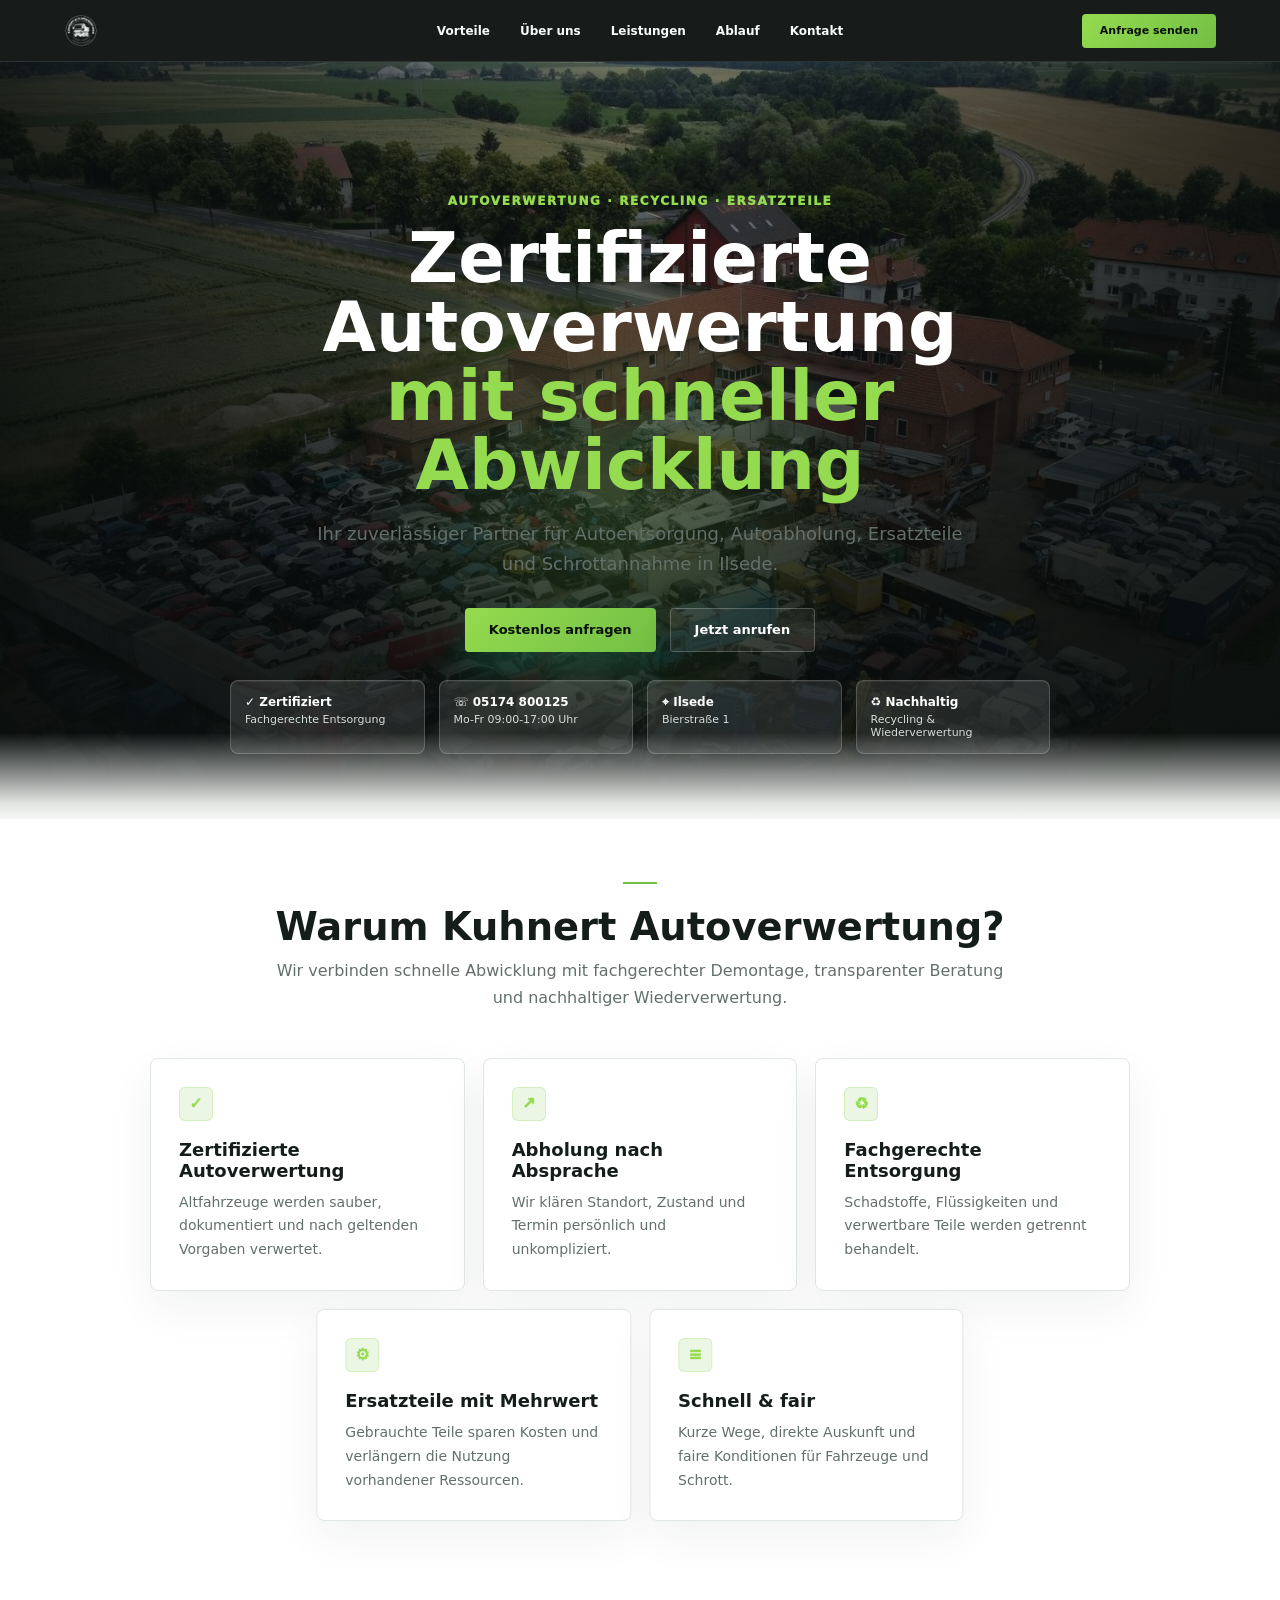
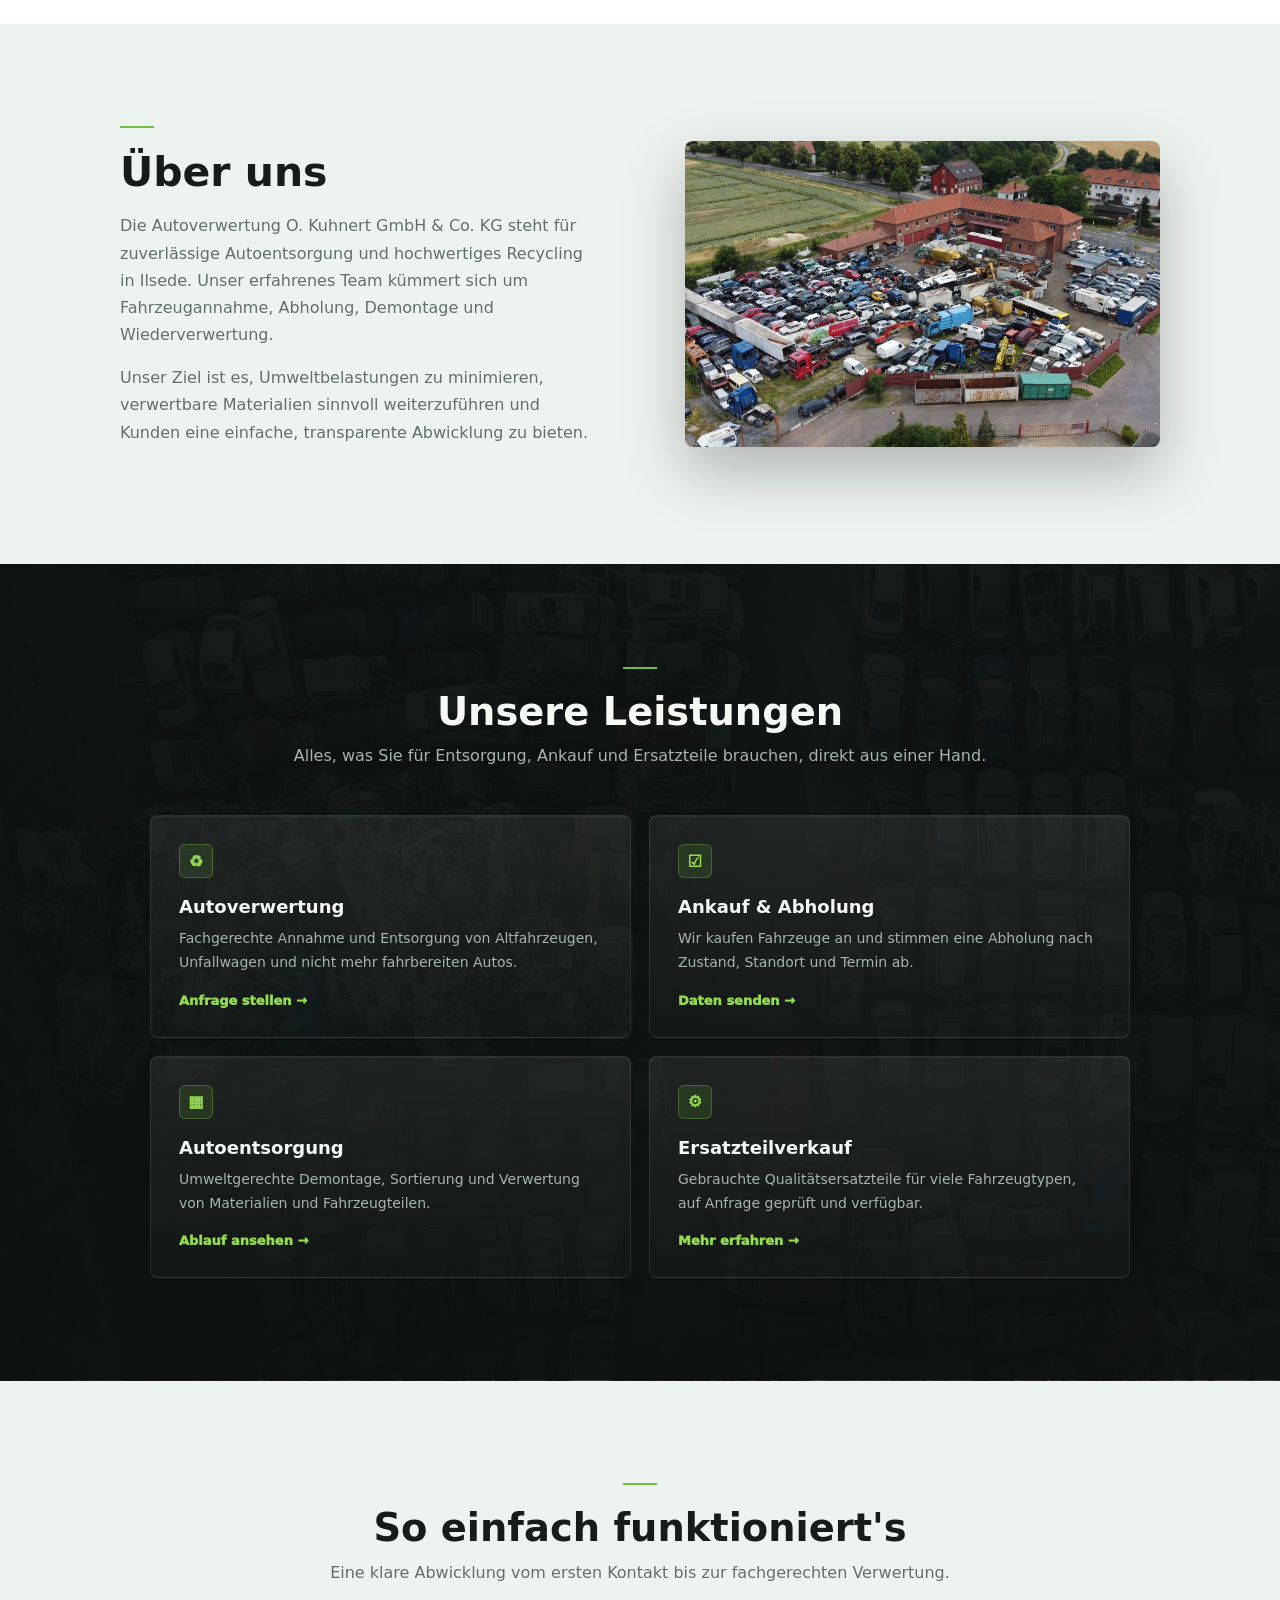
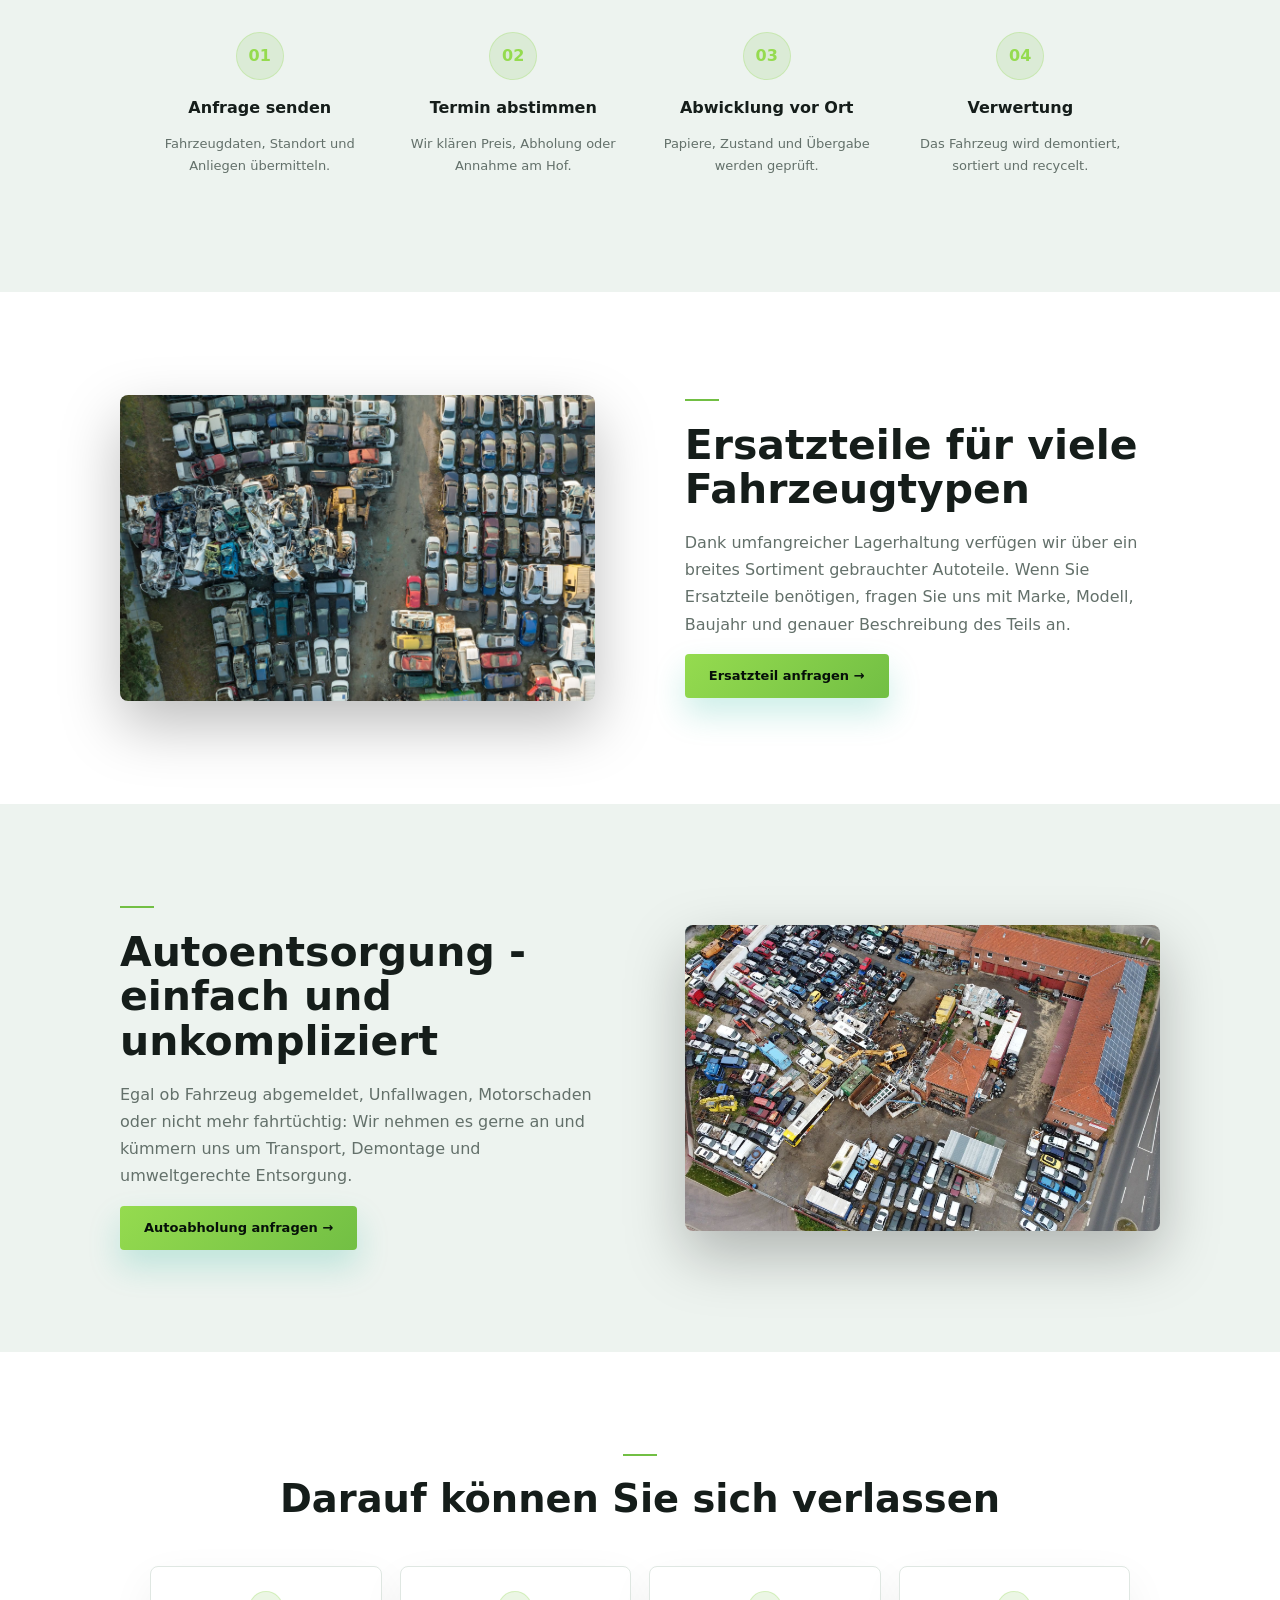
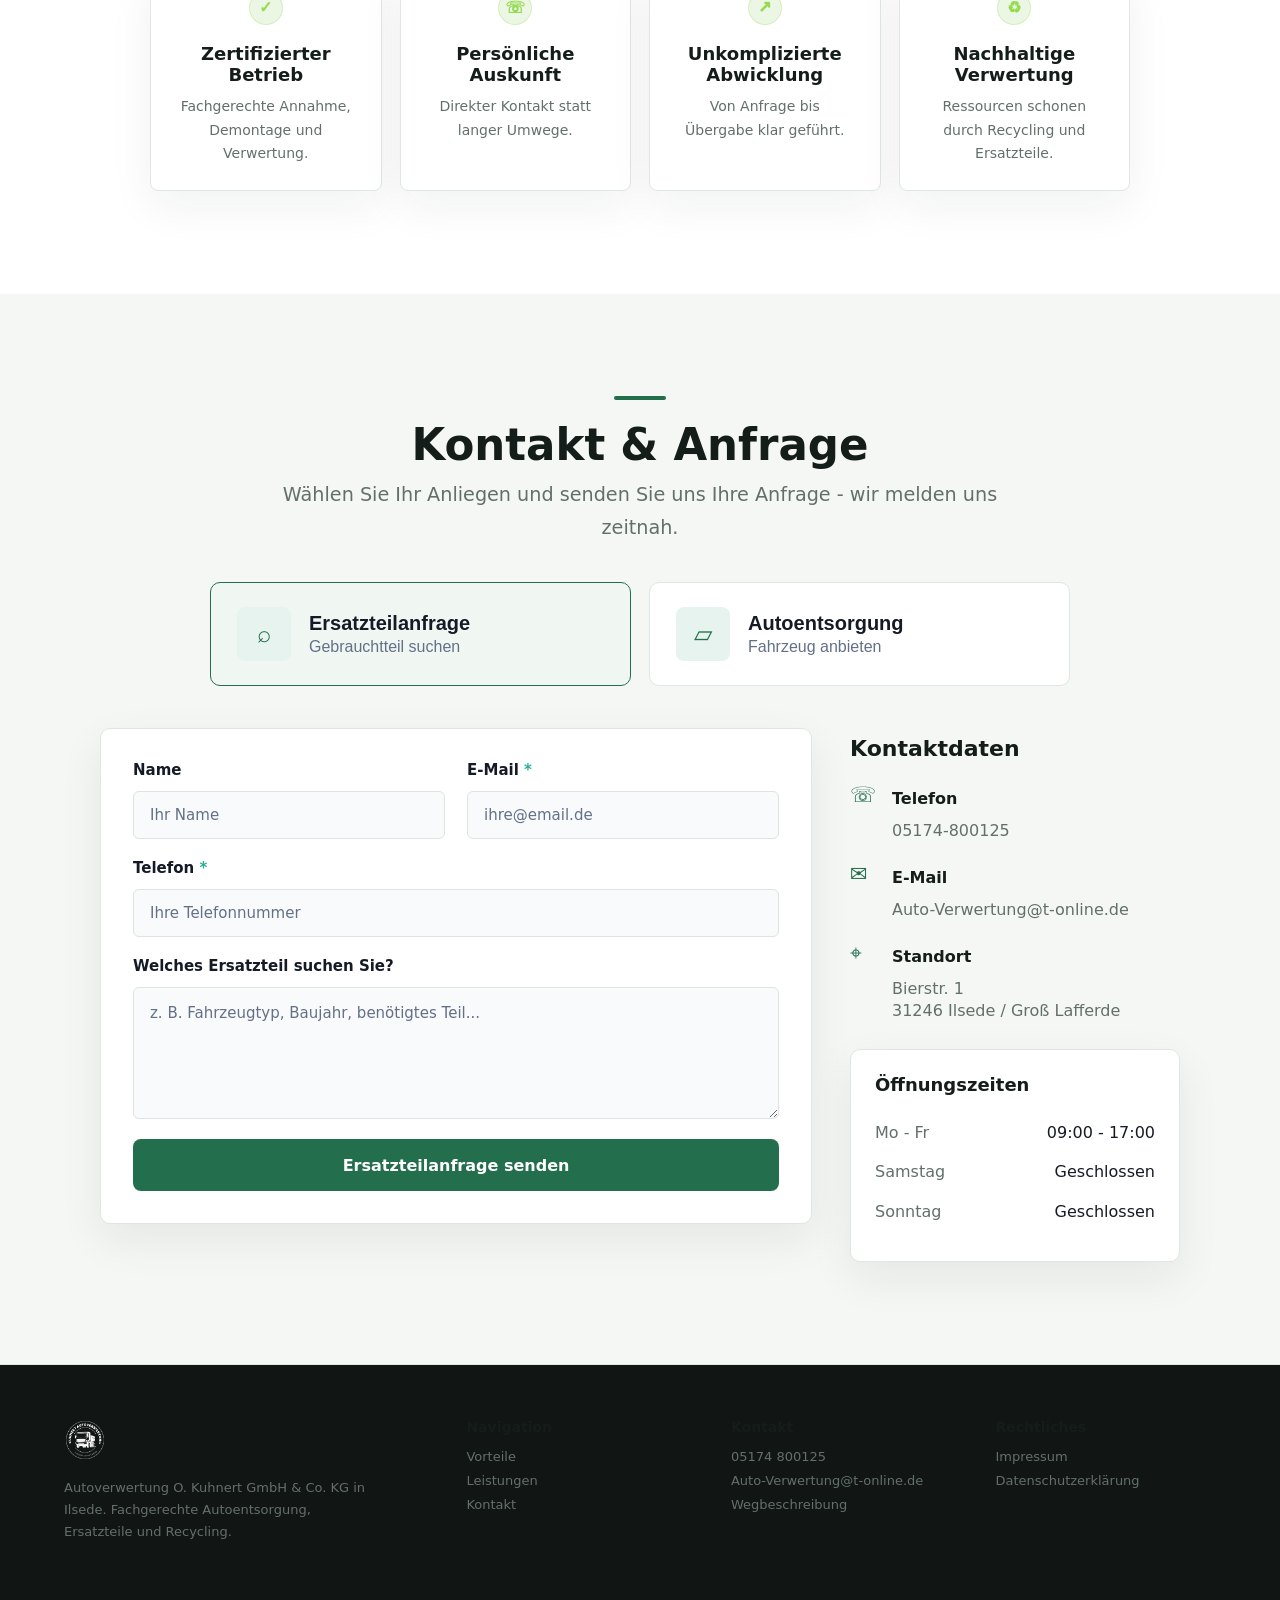
==== index.html @ eb3c518d "Create Kuhnert website" ====
<!doctype html>
<html lang="de">
  <head>
    <meta charset="utf-8" />
    <meta name="viewport" content="width=device-width, initial-scale=1" />
    <title>Autoverwertung O. Kuhnert GmbH & Co. KG</title>
    <meta name="description" content="Zertifizierte Autoverwertung, Autoabholung, Ersatzteile und Schrottannahme in Ilsede." />
    <link rel="stylesheet" href="assets/styles.css" />
  </head>
  <body class="onepage">
    <header class="onepage-header">
      <a class="onepage-logo" href="#top" aria-label="Zur Startseite">
        <img src="assets/logo.png" alt="Kuhnert Autoverwertung Logo" />
      </a>
      <nav class="onepage-nav" aria-label="Hauptnavigation">
        <a href="#vorteile">Vorteile</a>
        <a href="#ueber-uns">Über uns</a>
        <a href="#leistungen">Leistungen</a>
        <a href="#ablauf">Ablauf</a>
        <a href="#kontakt">Kontakt</a>
      </nav>
      <a class="onepage-header-button" href="#kontakt">Anfrage senden</a>
    </header>

    <main id="top">
      <section class="onepage-hero">
        <div class="onepage-hero-content">
          <span class="onepage-kicker">Autoverwertung · Recycling · Ersatzteile</span>
          <h1>Zertifizierte Autoverwertung <span>mit schneller Abwicklung</span></h1>
          <p>Ihr zuverlässiger Partner für Autoentsorgung, Autoabholung, Ersatzteile und Schrottannahme in Ilsede.</p>
          <div class="onepage-hero-actions">
            <a class="onepage-button" href="#kontakt">Kostenlos anfragen</a>
            <a class="onepage-button secondary" href="tel:+495174800125">Jetzt anrufen</a>
          </div>
          <div class="onepage-hero-facts">
            <div><b>✓ Zertifiziert</b><span>Fachgerechte Entsorgung</span></div>
            <div><b>☏ 05174 800125</b><span>Mo-Fr 09:00-17:00 Uhr</span></div>
            <div><b>⌖ Ilsede</b><span>Bierstraße 1</span></div>
            <div><b>♻ Nachhaltig</b><span>Recycling & Wiederverwertung</span></div>
          </div>
        </div>
      </section>

      <section id="vorteile" class="onepage-section">
        <div class="onepage-section-head">
          <span></span>
          <h2>Warum Kuhnert Autoverwertung?</h2>
          <p>Wir verbinden schnelle Abwicklung mit fachgerechter Demontage, transparenter Beratung und nachhaltiger Wiederverwertung.</p>
        </div>
        <div class="onepage-feature-grid">
          <article>
            <i>✓</i>
            <h3>Zertifizierte Autoverwertung</h3>
            <p>Altfahrzeuge werden sauber, dokumentiert und nach geltenden Vorgaben verwertet.</p>
          </article>
          <article>
            <i>↗</i>
            <h3>Abholung nach Absprache</h3>
            <p>Wir klären Standort, Zustand und Termin persönlich und unkompliziert.</p>
          </article>
          <article>
            <i>♻</i>
            <h3>Fachgerechte Entsorgung</h3>
            <p>Schadstoffe, Flüssigkeiten und verwertbare Teile werden getrennt behandelt.</p>
          </article>
          <article>
            <i>⚙</i>
            <h3>Ersatzteile mit Mehrwert</h3>
            <p>Gebrauchte Teile sparen Kosten und verlängern die Nutzung vorhandener Ressourcen.</p>
          </article>
          <article>
            <i>≡</i>
            <h3>Schnell & fair</h3>
            <p>Kurze Wege, direkte Auskunft und faire Konditionen für Fahrzeuge und Schrott.</p>
          </article>
        </div>
      </section>

      <section id="ueber-uns" class="onepage-section onepage-band">
        <div class="onepage-split">
          <div>
            <span class="onepage-line"></span>
            <h2>Über uns</h2>
            <p>Die Autoverwertung O. Kuhnert GmbH & Co. KG steht für zuverlässige Autoentsorgung und hochwertiges Recycling in Ilsede. Unser erfahrenes Team kümmert sich um Fahrzeugannahme, Abholung, Demontage und Wiederverwertung.</p>
            <p>Unser Ziel ist es, Umweltbelastungen zu minimieren, verwertbare Materialien sinnvoll weiterzuführen und Kunden eine einfache, transparente Abwicklung zu bieten.</p>
          </div>
          <img src="assets/yard-aerial.jpg" alt="Luftaufnahme der Autoverwertung Kuhnert" />
        </div>
      </section>

      <section id="leistungen" class="onepage-section">
        <div class="onepage-section-head">
          <span></span>
          <h2>Unsere Leistungen</h2>
          <p>Alles, was Sie für Entsorgung, Ankauf und Ersatzteile brauchen, direkt aus einer Hand.</p>
        </div>
        <div class="onepage-service-grid">
          <article>
            <i>♻</i>
            <h3>Autoverwertung</h3>
            <p>Fachgerechte Annahme und Entsorgung von Altfahrzeugen, Unfallwagen und nicht mehr fahrbereiten Autos.</p>
            <a href="#kontakt">Anfrage stellen →</a>
          </article>
          <article>
            <i>☑</i>
            <h3>Ankauf & Abholung</h3>
            <p>Wir kaufen Fahrzeuge an und stimmen eine Abholung nach Zustand, Standort und Termin ab.</p>
            <a href="#kontakt">Daten senden →</a>
          </article>
          <article>
            <i>▦</i>
            <h3>Autoentsorgung</h3>
            <p>Umweltgerechte Demontage, Sortierung und Verwertung von Materialien und Fahrzeugteilen.</p>
            <a href="#ablauf">Ablauf ansehen →</a>
          </article>
          <article>
            <i>⚙</i>
            <h3>Ersatzteilverkauf</h3>
            <p>Gebrauchte Qualitätsersatzteile für viele Fahrzeugtypen, auf Anfrage geprüft und verfügbar.</p>
            <a href="#ersatzteile">Mehr erfahren →</a>
          </article>
        </div>
      </section>

      <section id="ablauf" class="onepage-section onepage-band">
        <div class="onepage-section-head">
          <span></span>
          <h2>So einfach funktioniert's</h2>
          <p>Eine klare Abwicklung vom ersten Kontakt bis zur fachgerechten Verwertung.</p>
        </div>
        <div class="onepage-process">
          <article><b>01</b><h3>Anfrage senden</h3><p>Fahrzeugdaten, Standort und Anliegen übermitteln.</p></article>
          <article><b>02</b><h3>Termin abstimmen</h3><p>Wir klären Preis, Abholung oder Annahme am Hof.</p></article>
          <article><b>03</b><h3>Abwicklung vor Ort</h3><p>Papiere, Zustand und Übergabe werden geprüft.</p></article>
          <article><b>04</b><h3>Verwertung</h3><p>Das Fahrzeug wird demontiert, sortiert und recycelt.</p></article>
        </div>
      </section>

      <section id="ersatzteile" class="onepage-section">
        <div class="onepage-split reverse">
          <img src="assets/scrapyard.jpg" alt="Fahrzeuge und Ersatzteile auf dem Verwertungshof" />
          <div>
            <span class="onepage-line"></span>
            <h2>Ersatzteile für viele Fahrzeugtypen</h2>
            <p>Dank umfangreicher Lagerhaltung verfügen wir über ein breites Sortiment gebrauchter Autoteile. Wenn Sie Ersatzteile benötigen, fragen Sie uns mit Marke, Modell, Baujahr und genauer Beschreibung des Teils an.</p>
            <a class="onepage-button" href="#kontakt">Ersatzteil anfragen →</a>
          </div>
        </div>
      </section>

      <section class="onepage-section onepage-band">
        <div class="onepage-split">
          <div>
            <span class="onepage-line"></span>
            <h2>Autoentsorgung - einfach und unkompliziert</h2>
            <p>Egal ob Fahrzeug abgemeldet, Unfallwagen, Motorschaden oder nicht mehr fahrtüchtig: Wir nehmen es gerne an und kümmern uns um Transport, Demontage und umweltgerechte Entsorgung.</p>
            <a class="onepage-button" href="#kontakt">Autoabholung anfragen →</a>
          </div>
          <img src="assets/yard-front.jpg" alt="Hof der Autoverwertung Kuhnert" />
        </div>
      </section>

      <section class="onepage-section">
        <div class="onepage-section-head">
          <span></span>
          <h2>Darauf können Sie sich verlassen</h2>
        </div>
        <div class="onepage-trust-grid">
          <article><i>✓</i><h3>Zertifizierter Betrieb</h3><p>Fachgerechte Annahme, Demontage und Verwertung.</p></article>
          <article><i>☏</i><h3>Persönliche Auskunft</h3><p>Direkter Kontakt statt langer Umwege.</p></article>
          <article><i>↗</i><h3>Unkomplizierte Abwicklung</h3><p>Von Anfrage bis Übergabe klar geführt.</p></article>
          <article><i>♻</i><h3>Nachhaltige Verwertung</h3><p>Ressourcen schonen durch Recycling und Ersatzteile.</p></article>
        </div>
      </section>

      <section id="kontakt" class="onepage-section onepage-contact inquiry-section">
        <div class="onepage-section-head">
          <span></span>
          <h2>Kontakt & Anfrage</h2>
          <p>Wählen Sie Ihr Anliegen und senden Sie uns Ihre Anfrage - wir melden uns zeitnah.</p>
        </div>

        <div class="inquiry-switch" aria-label="Anfrageart auswählen">
          <button class="inquiry-option is-active" type="button" data-inquiry="Ersatzteilanfrage">
            <i>⌕</i>
            <span><b>Ersatzteilanfrage</b><small>Gebrauchtteil suchen</small></span>
          </button>
          <button class="inquiry-option" type="button" data-inquiry="Autoentsorgung">
            <i>▱</i>
            <span><b>Autoentsorgung</b><small>Fahrzeug anbieten</small></span>
          </button>
        </div>

        <div class="inquiry-layout">
          <form class="request-form inquiry-form" id="request-form" action="mailto:Auto-Verwertung@t-online.de" method="post" enctype="text/plain">
            <input id="art" type="hidden" name="Anfrageart" value="Ersatzteilanfrage" />
            <div class="field"><label for="name">Name</label><input id="name" name="Name" placeholder="Ihr Name" /></div>
            <div class="field"><label for="email">E-Mail <span>*</span></label><input id="email" name="E-Mail" type="email" placeholder="ihre@email.de" required /></div>
            <div class="field full"><label for="telefon">Telefon <span>*</span></label><input id="telefon" name="Telefon" placeholder="Ihre Telefonnummer" required /></div>

            <div class="field part-field full"><label for="teil">Welches Ersatzteil suchen Sie?</label><textarea id="teil" name="Nachricht" placeholder="z. B. Fahrzeugtyp, Baujahr, benötigtes Teil..."></textarea></div>

            <div class="field car-field"><label for="marke">Automarke</label><input id="marke" name="Automarke" placeholder="z. B. VW, BMW..." /></div>
            <div class="field car-field"><label for="modell">Modell / Typ</label><input id="modell" name="Modell / Typ" placeholder="z. B. Golf, 3er..." /></div>
            <div class="field car-field"><label for="baujahr">Baujahr</label><input id="baujahr" name="Baujahr" placeholder="z. B. 2015" /></div>
            <div class="field car-field"><label for="rollfaehig">Rollfähig</label><select id="rollfaehig" name="Rollfähig"><option>Bitte wählen</option><option>Ja</option><option>Nein</option></select></div>
            <div class="field car-field"><label for="abgemeldet">Abgemeldet</label><select id="abgemeldet" name="Abgemeldet"><option>Bitte wählen</option><option>Ja</option><option>Nein</option></select></div>
            <div class="field car-field full"><label for="standort">Standort <span>*</span></label><input id="standort" name="Standort" placeholder="PLZ / Ort des Fahrzeugs" /></div>
            <div class="field car-field full"><label for="nachricht">Ihre Nachricht</label><textarea id="nachricht" name="Weitere Angaben" placeholder="Weitere Angaben zum Fahrzeug oder Ihrer Anfrage..."></textarea></div>

            <div class="field full"><button class="onepage-button inquiry-submit" type="submit">Ersatzteilanfrage senden</button></div>
          </form>

          <aside class="inquiry-side">
            <h3>Kontaktdaten</h3>
            <div class="inquiry-contact-row"><i>☏</i><p><b>Telefon</b><a href="tel:+495174800125">05174-800125</a></p></div>
            <div class="inquiry-contact-row"><i>✉</i><p><b>E-Mail</b><a href="mailto:Auto-Verwertung@t-online.de">Auto-Verwertung@t-online.de</a></p></div>
            <div class="inquiry-contact-row"><i>⌖</i><p><b>Standort</b><span>Bierstr. 1<br />31246 Ilsede / Groß Lafferde</span></p></div>
            <div class="opening-card">
              <h3>Öffnungszeiten</h3>
              <p><span>Mo - Fr</span><b>09:00 - 17:00</b></p>
              <p><span>Samstag</span><b>Geschlossen</b></p>
              <p><span>Sonntag</span><b>Geschlossen</b></p>
            </div>
          </aside>
        </div>
      </section>
    </main>

    <footer class="onepage-footer">
      <div>
        <img src="assets/logo.png" alt="Kuhnert Autoverwertung Logo" />
        <p>Autoverwertung O. Kuhnert GmbH & Co. KG in Ilsede. Fachgerechte Autoentsorgung, Ersatzteile und Recycling.</p>
      </div>
      <div>
        <h3>Navigation</h3>
        <a href="#vorteile">Vorteile</a>
        <a href="#leistungen">Leistungen</a>
        <a href="#kontakt">Kontakt</a>
      </div>
      <div>
        <h3>Kontakt</h3>
        <a href="tel:+495174800125">05174 800125</a>
        <a href="mailto:Auto-Verwertung@t-online.de">Auto-Verwertung@t-online.de</a>
        <a href="https://www.google.com/maps/search/?api=1&query=Bierstra%C3%9Fe%201%2031246%20Ilsede">Wegbeschreibung</a>
      </div>
      <div>
        <h3>Rechtliches</h3>
        <a href="impressum.html">Impressum</a>
        <a href="datenschutz.html">Datenschutzerklärung</a>
      </div>
    </footer>
    <script src="assets/mailto.js"></script>
    <script src="assets/contact-toggle.js"></script>
  </body>
</html>
---- assets/styles.css ----
:root {
  --bg: #0c1110;
  --bg-deep: #070b0a;
  --panel: #111918;
  --panel-soft: #18221f;
  --paper: #f4f6f2;
  --ink: #101514;
  --text: #f6f8f4;
  --muted: #a8b4ad;
  --line: rgba(255, 255, 255, 0.1);
  --line-dark: rgba(16, 21, 20, 0.12);
  --green: #72bf44;
  --green-bright: #95db4f;
  --green-dark: #326d30;
  --mint: #34d49b;
  --yellow: #ffc52d;
}

* {
  box-sizing: border-box;
}

html {
  scroll-behavior: smooth;
}

body {
  margin: 0;
  background: var(--bg);
  color: var(--text);
  font-family: "Montserrat", "Avenir Next", "Segoe UI", system-ui, sans-serif;
}

img {
  display: block;
  max-width: 100%;
}

a {
  color: inherit;
}

.site-header {
  position: relative;
  z-index: 20;
  display: flex;
  align-items: center;
  justify-content: space-between;
  gap: 28px;
  min-height: 82px;
  padding: 0 clamp(20px, 4vw, 72px);
  background: rgba(7, 11, 10, 0.94);
  border-bottom: 1px solid var(--line);
  backdrop-filter: blur(16px);
}

.brand {
  display: flex;
  align-items: center;
  gap: 14px;
  text-decoration: none;
  min-width: 260px;
}

.brand img {
  width: 58px;
  height: 58px;
  object-fit: contain;
}

.brand-kicker {
  display: block;
  color: var(--green-bright);
  font-size: 11px;
  font-weight: 950;
  letter-spacing: 1.8px;
  line-height: 1;
  text-transform: uppercase;
}

.brand strong {
  display: block;
  color: #fff;
  font-size: 23px;
  font-weight: 950;
  letter-spacing: 0.5px;
  line-height: 0.95;
}

.brand small {
  color: #dbe4df;
  font-size: 11px;
  font-weight: 800;
}

.main-nav {
  display: flex;
  align-items: center;
  justify-content: center;
  gap: clamp(18px, 2.7vw, 42px);
  font-size: 13px;
  font-weight: 850;
}

.main-nav a {
  color: #f8fbf7;
  text-decoration: none;
}

.main-nav a[aria-current="page"],
.main-nav a:hover {
  color: var(--green-bright);
}

.header-actions {
  display: flex;
  align-items: center;
  gap: 18px;
}

.phone-block {
  display: grid;
  grid-template-columns: 28px 1fr;
  gap: 10px;
  align-items: center;
  text-decoration: none;
}

.phone-block .icon {
  color: var(--green);
  font-size: 25px;
}

.phone-block b {
  display: block;
  color: #fff;
  font-size: 18px;
  line-height: 1.1;
}

.phone-block small {
  display: block;
  color: var(--muted);
  font-size: 10px;
  margin-top: 3px;
}

.button {
  display: inline-flex;
  align-items: center;
  justify-content: center;
  gap: 10px;
  min-height: 50px;
  padding: 0 26px;
  border: 1px solid transparent;
  border-radius: 7px;
  background: linear-gradient(135deg, var(--green-bright), var(--green));
  color: #061009;
  font-size: 13px;
  font-weight: 950;
  letter-spacing: 0.4px;
  text-decoration: none;
  text-transform: uppercase;
  box-shadow: 0 18px 42px rgba(114, 191, 68, 0.25);
  cursor: pointer;
}

button.button {
  font-family: inherit;
}

.button:hover {
  transform: translateY(-1px);
}

.button.ghost {
  background: rgba(255, 255, 255, 0.045);
  border-color: rgba(255, 255, 255, 0.22);
  color: #fff;
  box-shadow: none;
}

.hero {
  position: relative;
  min-height: 640px;
  display: flex;
  align-items: center;
  padding: 108px clamp(24px, 5vw, 78px) 78px;
  background-image:
    radial-gradient(circle at 18% 58%, rgba(114, 191, 68, 0.22), transparent 28%),
    linear-gradient(90deg, rgba(7, 11, 10, 0.94) 0%, rgba(7, 11, 10, 0.76) 38%, rgba(7, 11, 10, 0.2) 72%, rgba(7, 11, 10, 0.78) 100%),
    linear-gradient(0deg, rgba(7, 11, 10, 0.74), rgba(7, 11, 10, 0.22)),
    url("yard-front.jpg");
  background-position: center;
  background-size: cover;
}

.hero-inner {
  width: min(760px, 100%);
}

.eyebrow {
  display: inline-flex;
  align-items: center;
  gap: 10px;
  color: #dce8dd;
  font-size: 13px;
  font-weight: 900;
  letter-spacing: 1.6px;
  text-transform: uppercase;
}

.eyebrow::before {
  content: "♻";
  color: var(--green);
  font-size: 20px;
}

h1,
h2,
h3,
p {
  margin-top: 0;
}

h1 {
  margin-bottom: 22px;
  font-size: clamp(46px, 6.5vw, 88px);
  font-weight: 950;
  letter-spacing: 0;
  line-height: 0.96;
  text-transform: uppercase;
}

h2 {
  margin-bottom: 18px;
  font-size: clamp(32px, 3.5vw, 50px);
  font-weight: 950;
  line-height: 1.08;
}

h3 {
  font-size: 20px;
  font-weight: 950;
}

.accent {
  color: var(--green);
}

.lead {
  max-width: 690px;
  color: #e6eee9;
  font-size: clamp(18px, 1.5vw, 23px);
  line-height: 1.6;
}

.hero-badges {
  display: flex;
  flex-wrap: wrap;
  gap: 24px;
  margin: 46px 0 36px;
}

.hero-badge {
  display: flex;
  align-items: center;
  gap: 13px;
  color: #fff;
  font-size: 13px;
  font-weight: 900;
  line-height: 1.25;
  text-transform: uppercase;
}

.badge-icon,
.card-icon,
.contact-icon {
  display: grid;
  place-items: center;
  border-radius: 50%;
}

.badge-icon {
  width: 48px;
  height: 48px;
  border: 1px solid rgba(149, 219, 79, 0.6);
  color: var(--green-bright);
  font-size: 22px;
}

.hero-actions,
.actions {
  display: flex;
  flex-wrap: wrap;
  gap: 16px;
}

.section {
  padding: clamp(56px, 6vw, 92px) clamp(22px, 5vw, 78px);
}

.light-section {
  background: var(--paper);
  color: var(--ink);
}

.split {
  display: grid;
  grid-template-columns: 0.9fr 1.1fr;
  gap: clamp(36px, 5vw, 76px);
  align-items: center;
}

.media-card {
  min-height: 380px;
  border-radius: 10px;
  overflow: hidden;
  background-position: center;
  background-size: cover;
  box-shadow: 0 24px 70px rgba(0, 0, 0, 0.18);
}

.media-yard {
  background-image:
    linear-gradient(180deg, rgba(7, 11, 10, 0.08), rgba(7, 11, 10, 0.2)),
    url("yard-aerial.jpg");
}

.media-scrap {
  background-image:
    linear-gradient(180deg, rgba(7, 11, 10, 0.1), rgba(7, 11, 10, 0.25)),
    url("scrapyard.jpg");
}

.label {
  color: var(--green);
  font-size: 13px;
  font-weight: 950;
  letter-spacing: 1.8px;
  text-transform: uppercase;
}

.light-section p {
  color: #35413c;
}

.body-copy {
  font-size: 18px;
  line-height: 1.74;
}

.checks {
  display: grid;
  gap: 12px;
  margin: 24px 0 30px;
  color: #26322d;
  font-weight: 800;
}

.checks span::before {
  content: "✓";
  display: inline-grid;
  place-items: center;
  width: 21px;
  height: 21px;
  margin-right: 10px;
  border-radius: 50%;
  background: #dff3d4;
  color: #3f9d35;
  font-size: 12px;
}

.dark-image-section {
  background-image:
    linear-gradient(180deg, rgba(12, 17, 16, 0.95), rgba(12, 17, 16, 0.98)),
    url("scrapyard.jpg");
  background-position: center;
  background-size: cover;
}

.center {
  max-width: 900px;
  margin-inline: auto;
  text-align: center;
}

.cards {
  display: grid;
  grid-template-columns: repeat(4, 1fr);
  gap: 22px;
  margin-top: 42px;
}

.card {
  min-height: 238px;
  padding: 30px;
  border: 1px solid var(--line);
  border-radius: 8px;
  background: linear-gradient(180deg, rgba(255, 255, 255, 0.07), rgba(255, 255, 255, 0.025));
  box-shadow: inset 0 1px 0 rgba(255, 255, 255, 0.06);
}

.card-icon {
  width: 50px;
  height: 50px;
  margin-bottom: 24px;
  color: var(--green);
  font-size: 32px;
  background: rgba(114, 191, 68, 0.1);
}

.card h3 {
  margin-bottom: 12px;
  text-transform: uppercase;
}

.card p {
  color: var(--muted);
  line-height: 1.65;
}

.card a {
  color: var(--green-bright);
  font-size: 13px;
  font-weight: 950;
  text-decoration: none;
  text-transform: uppercase;
}

.cta-band {
  display: grid;
  grid-template-columns: 1fr auto;
  align-items: center;
  gap: 28px;
  margin-top: 48px;
  padding: clamp(26px, 3vw, 42px);
  border-radius: 9px;
  background-image:
    linear-gradient(90deg, rgba(25, 94, 75, 0.92), rgba(10, 16, 15, 0.35)),
    url("scrapyard.jpg");
  background-position: center 56%;
  background-size: cover;
}

.cta-band h2,
.cta-band h3 {
  margin-bottom: 10px;
  text-transform: uppercase;
}

.cta-band p {
  margin-bottom: 0;
  color: #dce8dd;
}

.contact-grid {
  display: grid;
  grid-template-columns: 430px 1fr;
  gap: 34px;
}

.contact-panel {
  padding: clamp(28px, 3vw, 42px);
  border: 1px solid var(--line);
  border-radius: 9px;
  background: rgba(8, 12, 12, 0.88);
}

.contact-list {
  display: grid;
  gap: 24px;
}

.contact-row {
  display: grid;
  grid-template-columns: 42px 1fr;
  gap: 16px;
}

.contact-icon {
  width: 42px;
  height: 42px;
  color: var(--green-bright);
  background: rgba(114, 191, 68, 0.13);
}

.contact-row b {
  display: block;
  margin-bottom: 5px;
  font-size: 14px;
}

.contact-row span,
.contact-row a {
  color: var(--muted);
  font-size: 14px;
  line-height: 1.45;
  text-decoration: none;
}

.map-panel {
  position: relative;
  min-height: 430px;
  border-radius: 9px;
  overflow: hidden;
  background:
    linear-gradient(90deg, rgba(15, 22, 21, 0.62), rgba(15, 22, 21, 0.15)),
    linear-gradient(36deg, transparent 0 49%, rgba(149, 219, 79, 0.3) 49% 50%, transparent 50%),
    linear-gradient(118deg, transparent 0 48%, rgba(255, 255, 255, 0.16) 48% 49%, transparent 49%),
    #182420;
}

.map-panel::before {
  content: "";
  position: absolute;
  inset: 0;
  background-image:
    linear-gradient(rgba(255, 255, 255, 0.05) 1px, transparent 1px),
    linear-gradient(90deg, rgba(255, 255, 255, 0.05) 1px, transparent 1px);
  background-size: 52px 52px;
  opacity: 0.35;
}

.pin {
  position: absolute;
  left: 56%;
  top: 40%;
  width: 44px;
  height: 44px;
  border-radius: 50% 50% 50% 0;
  background: var(--green);
  transform: rotate(-45deg);
}

.pin::after {
  content: "";
  position: absolute;
  left: 14px;
  top: 14px;
  width: 16px;
  height: 16px;
  border-radius: 50%;
  background: var(--bg);
}

.page-hero {
  padding: 96px clamp(22px, 5vw, 78px) 80px;
  background-image:
    linear-gradient(90deg, rgba(7, 11, 10, 0.92), rgba(7, 11, 10, 0.58), rgba(7, 11, 10, 0.9)),
    url("yard-aerial.jpg");
  background-position: center;
  background-size: cover;
}

.page-hero .lead {
  max-width: 850px;
}

.content-grid {
  display: grid;
  grid-template-columns: minmax(0, 1fr) 360px;
  gap: 44px;
  align-items: start;
}

.prose {
  max-width: 980px;
}

.prose p {
  color: #d8e1dc;
  font-size: 18px;
  line-height: 1.8;
}

.prose.light p {
  color: #25312c;
}

.steps {
  display: grid;
  gap: 16px;
  margin-top: 28px;
}

.step {
  display: grid;
  grid-template-columns: 58px 1fr;
  gap: 18px;
  padding: 22px;
  border: 1px solid var(--line);
  border-radius: 8px;
  background: rgba(255, 255, 255, 0.045);
}

.step-number {
  display: grid;
  place-items: center;
  width: 58px;
  height: 58px;
  border-radius: 50%;
  background: var(--green-bright);
  color: #07100b;
  font-weight: 950;
}

.side-panel {
  padding: 28px;
  border: 1px solid var(--line);
  border-radius: 8px;
  background: var(--panel);
}

.side-panel .button {
  width: 100%;
  margin-top: 12px;
}

.form-page {
  background: var(--paper);
  color: var(--ink);
}

.form-wrap {
  display: grid;
  grid-template-columns: 0.75fr 1.25fr;
  gap: 38px;
  align-items: start;
}

.form-intro {
  min-height: 690px;
  padding: 36px;
  border-radius: 9px;
  overflow: hidden;
  background-image:
    linear-gradient(180deg, rgba(12, 17, 16, 0.12), rgba(12, 17, 16, 0.9)),
    url("yard-aerial.jpg");
  background-position: center;
  background-size: cover;
  color: #fff;
}

.form-intro h2 {
  margin-top: 250px;
}

.form-intro p {
  color: #dbe4df;
  font-size: 17px;
  line-height: 1.7;
}

.request-form {
  display: grid;
  grid-template-columns: 1fr 1fr;
  gap: 20px;
}

.field {
  display: grid;
  gap: 8px;
}

.field.full {
  grid-column: 1 / -1;
}

label {
  color: var(--ink);
  font-size: 14px;
  font-weight: 900;
}

input,
textarea,
select {
  width: 100%;
  min-height: 58px;
  padding: 0 16px;
  border: 1px solid #dde5e0;
  border-radius: 6px;
  background: #edf2ef;
  color: var(--ink);
  font: inherit;
}

textarea {
  min-height: 170px;
  padding-top: 16px;
  resize: vertical;
}

.site-footer {
  display: grid;
  grid-template-columns: 1fr 1fr 1fr;
  gap: 48px;
  align-items: center;
  padding: 54px clamp(22px, 5vw, 78px);
  border-top: 1px solid var(--line);
  background: #111514;
}

.site-footer img {
  width: 120px;
}

.site-footer p,
.site-footer a {
  color: #d9dfdc;
  text-decoration: none;
  line-height: 1.8;
}

.legal-page {
  min-height: 50vh;
}

@media (max-width: 980px) {
  .site-header {
    align-items: flex-start;
    flex-wrap: wrap;
    padding-top: 14px;
    padding-bottom: 14px;
  }

  .brand {
    min-width: 0;
  }

  .main-nav {
    order: 3;
    width: 100%;
    justify-content: flex-start;
    overflow-x: auto;
    padding-top: 10px;
  }

  .phone-block {
    display: none;
  }

  .split,
  .contact-grid,
  .content-grid,
  .form-wrap,
  .site-footer {
    grid-template-columns: 1fr;
  }

  .cards {
    grid-template-columns: repeat(2, 1fr);
  }

  .cta-band {
    grid-template-columns: 1fr;
  }

  .form-intro {
    min-height: 430px;
  }

  .form-intro h2 {
    margin-top: 160px;
  }
}

@media (max-width: 640px) {
  .site-header {
    min-height: 74px;
    gap: 10px;
  }

  .brand img {
    width: 46px;
    height: 46px;
  }

  .brand-kicker {
    display: none;
  }

  .brand strong {
    font-size: 18px;
  }

  .header-actions .button {
    min-height: 42px;
    padding-inline: 16px;
    font-size: 12px;
  }

  .main-nav {
    display: none;
  }

  .hero {
    min-height: 640px;
    padding: 58px 22px 34px;
    background-position: center;
  }

  h1 {
    font-size: 43px;
  }

  .hero-badges {
    display: grid;
    gap: 14px;
  }

  .hero-actions,
  .actions,
  .request-form {
    display: grid;
    grid-template-columns: 1fr;
  }

  .button {
    width: 100%;
  }

  .media-card {
    min-height: 230px;
  }

  .cards {
    grid-template-columns: 1fr;
  }

  .card {
    min-height: 0;
  }

  .contact-panel {
    padding: 24px;
  }

  .map-panel {
    min-height: 300px;
  }

  .step {
    grid-template-columns: 44px 1fr;
    padding: 16px;
  }

  .step-number {
    width: 44px;
    height: 44px;
  }

  .form-intro {
    min-height: 360px;
    padding: 24px;
  }

  .form-intro h2 {
    margin-top: 110px;
  }

  .site-footer {
    text-align: center;
  }

  .site-footer img {
    margin: 0 auto;
  }
}

/* Onepage redesign */
.onepage {
  --one-bg: #f6f8f7;
  --one-soft: #eef3f1;
  --one-card: #ffffff;
  --one-ink: #13201c;
  --one-muted: #66756f;
  --one-line: #dde8e4;
  --one-teal: #19b394;
  --one-teal-dark: #0d8e76;
  background: var(--one-bg);
  color: var(--one-ink);
  font-family: "Montserrat", "Avenir Next", "Segoe UI", system-ui, sans-serif;
}

.onepage {
  --one-bg: #0c1110;
  --one-soft: #111918;
  --one-card: rgba(255, 255, 255, 0.055);
  --one-ink: #f6f8f4;
  --one-muted: #a8b4ad;
  --one-line: rgba(255, 255, 255, 0.1);
  --one-teal: #72bf44;
  --one-teal-dark: #95db4f;
}

.onepage-header {
  position: sticky;
  top: 0;
  z-index: 30;
  display: grid;
  grid-template-columns: 1fr auto 1fr;
  align-items: center;
  min-height: 62px;
  padding: 0 clamp(18px, 5vw, 96px);
  background: rgba(7, 11, 10, 0.94);
  border-bottom: 1px solid rgba(255, 255, 255, 0.1);
  backdrop-filter: blur(18px);
}

.onepage-logo img {
  width: 34px;
  height: 34px;
  object-fit: contain;
}

.onepage-nav {
  display: flex;
  gap: 30px;
  align-items: center;
  color: #f8fbf7;
  font-size: 12px;
  font-weight: 850;
}

.onepage-nav a,
.onepage-footer a {
  color: inherit;
  text-decoration: none;
}

.onepage-nav a:hover {
  color: var(--one-teal);
}

.onepage-header-button {
  justify-self: end;
  display: inline-flex;
  align-items: center;
  justify-content: center;
  min-height: 34px;
  padding: 0 18px;
  border-radius: 4px;
  background: linear-gradient(135deg, #95db4f, #72bf44);
  color: #061009;
  font-size: 11px;
  font-weight: 900;
  text-decoration: none;
}

.onepage-hero {
  position: relative;
  min-height: 760px;
  display: grid;
  place-items: center;
  padding: 110px 22px 120px;
  text-align: center;
  background-image:
    radial-gradient(circle at 48% 58%, rgba(114, 191, 68, 0.18), transparent 32%),
    linear-gradient(180deg, rgba(7, 11, 10, 0.5), rgba(7, 11, 10, 0.92) 78%, #0c1110 100%),
    linear-gradient(90deg, rgba(7, 11, 10, 0.75), rgba(7, 11, 10, 0.2), rgba(7, 11, 10, 0.75)),
    url("yard-aerial.jpg");
  background-position: center top;
  background-size: cover;
}

.onepage-hero::after {
  content: "";
  position: absolute;
  left: 0;
  right: 0;
  bottom: -1px;
  height: 150px;
  background: linear-gradient(180deg, rgba(12,17,16,0), #0c1110);
  pointer-events: none;
}

.onepage-hero-content {
  position: relative;
  z-index: 1;
  width: min(920px, 100%);
}

.onepage-kicker,
.onepage-section-head span,
.onepage-line {
  display: inline-block;
  width: 34px;
  height: 2px;
  margin-bottom: 18px;
  background: var(--one-teal);
}

.onepage-kicker {
  width: auto;
  height: auto;
  margin-bottom: 16px;
  background: transparent;
  color: var(--one-teal);
  font-size: 12px;
  font-weight: 950;
  letter-spacing: 1.6px;
  text-transform: uppercase;
}

.onepage h1,
.onepage h2,
.onepage h3 {
  color: var(--one-ink);
  letter-spacing: 0;
}

.onepage h1 {
  max-width: 860px;
  margin: 0 auto 18px;
  font-size: clamp(42px, 5.4vw, 78px);
  font-weight: 780;
  line-height: 1;
  text-transform: none;
}

.onepage h1 span {
  display: block;
  color: #95db4f;
}

.onepage-hero p {
  max-width: 680px;
  margin: 0 auto;
  color: #dce8dd;
  font-size: 18px;
  line-height: 1.65;
}

.onepage-hero-actions {
  display: flex;
  justify-content: center;
  gap: 14px;
  margin-top: 28px;
}

.onepage-button {
  display: inline-flex;
  align-items: center;
  justify-content: center;
  min-height: 44px;
  padding: 0 24px;
  border: 0;
  border-radius: 4px;
  background: linear-gradient(135deg, #95db4f, #72bf44);
  color: #061009;
  font: inherit;
  font-size: 13px;
  font-weight: 900;
  text-decoration: none;
  box-shadow: 0 16px 32px rgba(25, 179, 148, 0.22);
  cursor: pointer;
}

.onepage-button.secondary {
  background: rgba(255, 255, 255, 0.06);
  color: #fff;
  border: 1px solid rgba(255, 255, 255, 0.22);
  box-shadow: 0 10px 28px rgba(31, 48, 42, 0.12);
}

.onepage-hero-facts {
  display: grid;
  grid-template-columns: repeat(4, 1fr);
  gap: 14px;
  max-width: 820px;
  margin: 34px auto 0;
}

.onepage-hero-facts div,
.onepage-feature-grid article,
.onepage-service-grid article,
.onepage-trust-grid article,
.onepage-contact-cards a {
  border: 1px solid var(--one-line);
  border-radius: 8px;
  background: var(--one-card);
  box-shadow: inset 0 1px 0 rgba(255, 255, 255, 0.06);
}

.onepage-hero-facts div {
  padding: 14px;
  text-align: left;
}

.onepage-hero-facts b,
.onepage-hero-facts span {
  display: block;
}

.onepage-hero-facts b {
  font-size: 12px;
}

.onepage-hero-facts span {
  margin-top: 4px;
  color: var(--one-muted);
  font-size: 11px;
}

.onepage-section {
  padding: clamp(70px, 8vw, 112px) clamp(22px, 5vw, 96px);
  background: #0c1110;
}

.onepage-band {
  background: #111918;
}

.onepage-section-head {
  width: min(760px, 100%);
  margin: 0 auto 46px;
  text-align: center;
}

.onepage-section-head h2 {
  margin-bottom: 10px;
  font-size: clamp(28px, 3vw, 42px);
  font-weight: 760;
  text-transform: none;
}

.onepage-section-head p,
.onepage p {
  color: var(--one-muted);
  line-height: 1.7;
}

.onepage-feature-grid {
  display: grid;
  grid-template-columns: repeat(3, minmax(0, 1fr));
  gap: 18px;
  width: min(980px, 100%);
  margin: 0 auto;
}

.onepage-feature-grid article,
.onepage-service-grid article {
  padding: 28px;
}

.onepage-feature-grid article:nth-child(4),
.onepage-feature-grid article:nth-child(5) {
  transform: translateX(calc(50% + 9px));
}

.onepage-feature-grid i,
.onepage-service-grid i,
.onepage-trust-grid i {
  display: grid;
  place-items: center;
  width: 34px;
  height: 34px;
  margin-bottom: 18px;
  border-radius: 6px;
  background: var(--one-teal);
  color: #fff;
  font-style: normal;
  font-weight: 950;
}

.onepage-feature-grid h3,
.onepage-service-grid h3,
.onepage-trust-grid h3 {
  margin-bottom: 10px;
  font-size: 18px;
  font-weight: 760;
}

.onepage-feature-grid p,
.onepage-service-grid p,
.onepage-trust-grid p {
  margin-bottom: 0;
  font-size: 14px;
}

.onepage-split {
  display: grid;
  grid-template-columns: 1fr 1fr;
  gap: clamp(42px, 7vw, 96px);
  align-items: center;
  width: min(1040px, 100%);
  margin: 0 auto;
}

.onepage-split img {
  width: 100%;
  aspect-ratio: 1.55 / 1;
  border-radius: 8px;
  object-fit: cover;
  box-shadow: 0 24px 60px rgba(0, 0, 0, 0.26);
}

.onepage-split h2 {
  font-size: clamp(30px, 3.2vw, 44px);
  font-weight: 760;
  text-transform: none;
}

.onepage-split p {
  font-size: 16px;
}

.onepage-service-grid {
  display: grid;
  grid-template-columns: repeat(2, minmax(0, 1fr));
  gap: 18px;
  width: min(980px, 100%);
  margin: 0 auto;
}

.onepage-service-grid a {
  display: inline-block;
  margin-top: 18px;
  color: var(--one-teal);
  font-size: 13px;
  font-weight: 950;
  text-decoration: none;
}

.onepage-process {
  position: relative;
  display: grid;
  grid-template-columns: repeat(4, 1fr);
  gap: 34px;
  width: min(980px, 100%);
  margin: 0 auto;
  text-align: center;
}

.onepage-process b {
  display: grid;
  place-items: center;
  width: 48px;
  height: 48px;
  margin: 0 auto 18px;
  border: 1px solid rgba(25, 179, 148, 0.25);
  border-radius: 50%;
  background: #e5faf5;
  color: var(--one-teal);
}

.onepage-process h3 {
  font-size: 16px;
}

.onepage-process p {
  font-size: 13px;
}

.onepage-trust-grid {
  display: grid;
  grid-template-columns: repeat(4, 1fr);
  gap: 18px;
  width: min(980px, 100%);
  margin: 0 auto;
}

.onepage-trust-grid article {
  padding: 24px;
  text-align: center;
}

.onepage-trust-grid i {
  margin-inline: auto;
  border-radius: 50%;
  background: #e5faf5;
  color: var(--one-teal);
}

.onepage-contact {
  background: #f4f6f8;
  color: #151b26;
}

.onepage-contact .onepage-section-head h2,
.onepage-contact .onepage-section-head p {
  color: #151b26;
}

.onepage-contact-cards {
  display: flex;
  justify-content: center;
  gap: 16px;
  margin: -16px auto 34px;
}

.onepage-contact-cards a {
  min-width: 230px;
  padding: 18px 22px;
  color: var(--one-ink);
  text-decoration: none;
}

.onepage-contact-cards b,
.onepage-contact-cards span {
  display: block;
}

.onepage-contact-cards span {
  margin-top: 4px;
  color: var(--one-muted);
}

.onepage-contact-layout {
  display: grid;
  grid-template-columns: minmax(0, 1fr) 320px;
  gap: 30px;
  width: min(980px, 100%);
  margin: 0 auto;
  align-items: start;
}

.onepage-form {
  padding: 28px;
  border: 1px solid var(--one-line);
  border-radius: 8px;
  background: #fff;
  box-shadow: 0 18px 55px rgba(25, 42, 36, 0.08);
}

.onepage-form input,
.onepage-form select,
.onepage-form textarea {
  background: #f6faf8;
  border-color: #dfe9e5;
}

.onepage-contact-layout aside {
  padding: 28px;
  border-radius: 8px;
  background: #fff;
  border: 1px solid var(--one-line);
}

.onepage-contact-layout aside a {
  color: var(--one-teal-dark);
  text-decoration: none;
}

.onepage-footer {
  display: grid;
  grid-template-columns: 1.3fr .8fr .8fr .8fr;
  gap: 44px;
  padding: 54px clamp(22px, 5vw, 96px);
  border-top: 1px solid var(--one-line);
  background: #111514;
  color: #f6f8f4;
}

.onepage-footer img {
  width: 42px;
  margin-bottom: 16px;
}

.onepage-footer h3 {
  margin-bottom: 14px;
  font-size: 14px;
}

.onepage-footer a {
  display: block;
  margin-bottom: 9px;
  color: var(--one-muted);
  font-size: 13px;
}

.onepage-footer p {
  max-width: 310px;
  font-size: 13px;
}

@media (max-width: 980px) {
  .onepage-header {
    grid-template-columns: auto 1fr;
    gap: 16px;
  }

  .onepage-nav {
    display: none;
  }

  .onepage-header-button {
    justify-self: end;
  }

  .onepage-hero-facts,
  .onepage-feature-grid,
  .onepage-service-grid,
  .onepage-process,
  .onepage-trust-grid,
  .onepage-split,
  .onepage-contact-layout,
  .onepage-footer {
    grid-template-columns: 1fr;
  }

  .onepage-feature-grid article:nth-child(4),
  .onepage-feature-grid article:nth-child(5) {
    transform: none;
  }

  .onepage-split.reverse img {
    order: 2;
  }
}

@media (max-width: 640px) {
  .onepage-header {
    min-height: 58px;
    padding-inline: 16px;
  }

  .onepage-header-button {
    min-height: 34px;
    padding-inline: 12px;
    font-size: 10px;
  }

  .onepage-hero {
    min-height: 690px;
    padding-top: 74px;
  }

  .onepage h1 {
    font-size: 39px;
  }

  .onepage-hero-actions,
  .onepage-contact-cards {
    display: grid;
  }

  .onepage-button {
    width: 100%;
  }

  .onepage-section {
    padding: 62px 18px;
  }

  .onepage-form {
    padding: 18px;
  }
}

.onepage .onepage-kicker {
  color: #95db4f;
}

.onepage .onepage-feature-grid i,
.onepage .onepage-service-grid i,
.onepage .onepage-trust-grid i,
.onepage-process b {
  background: rgba(114, 191, 68, 0.14);
  color: #95db4f;
  border: 1px solid rgba(149, 219, 79, 0.28);
}

.onepage-service-grid a {
  color: #95db4f;
}

.onepage-contact .onepage-section-head {
  margin-bottom: 54px;
}

.onepage-contact .onepage-section-head span {
  width: 74px;
  height: 6px;
  border-radius: 999px;
  background: #28ad98;
}

.onepage-contact .onepage-section-head h2 {
  font-size: clamp(38px, 4.8vw, 64px);
  font-weight: 700;
}

.onepage-contact .onepage-section-head p {
  max-width: 1100px;
  margin-inline: auto;
  color: #637087;
  font-size: clamp(20px, 2vw, 28px);
}

.inquiry-switch {
  display: grid;
  grid-template-columns: repeat(2, minmax(0, 1fr));
  gap: 28px;
  width: min(1100px, 100%);
  margin: 0 auto 76px;
}

.inquiry-option {
  display: grid;
  grid-template-columns: 76px 1fr;
  gap: 26px;
  align-items: center;
  min-height: 150px;
  padding: 32px 38px;
  border: 2px solid #dce3ea;
  border-radius: 18px;
  background: #fff;
  color: #151b26;
  text-align: left;
  cursor: pointer;
  transition: border-color 160ms ease, background 160ms ease, transform 160ms ease;
}

.inquiry-option:hover,
.inquiry-option.is-active {
  border-color: #28ad98;
  background: #eff8f6;
}

.inquiry-option:hover {
  transform: translateY(-1px);
}

.inquiry-option i {
  display: grid;
  place-items: center;
  width: 76px;
  height: 76px;
  border-radius: 12px;
  background: #e5f4f1;
  color: #28ad98;
  font-style: normal;
  font-size: 34px;
}

.inquiry-option b,
.inquiry-option small {
  display: block;
}

.inquiry-option b {
  font-size: 27px;
  font-weight: 700;
  line-height: 1.1;
}

.inquiry-option small {
  margin-top: 8px;
  color: #637087;
  font-size: 22px;
}

.inquiry-layout {
  display: grid;
  grid-template-columns: minmax(0, 1fr) 460px;
  gap: 78px;
  width: min(1500px, 100%);
  margin: 0 auto;
  align-items: start;
}

.inquiry-form {
  display: grid;
  grid-template-columns: repeat(2, minmax(0, 1fr));
  gap: 30px 32px;
  padding: 50px;
  border: 2px solid #dce3ea;
  border-radius: 18px;
  background: #fff;
  box-shadow: 0 10px 24px rgba(30, 45, 60, 0.06);
}

.inquiry-form .field {
  gap: 12px;
}

.inquiry-form .field.full {
  grid-column: 1 / -1;
}

.inquiry-form label {
  color: #151b26;
  font-size: 21px;
  font-weight: 700;
}

.inquiry-form label span {
  color: #28ad98;
}

.inquiry-form input,
.inquiry-form select,
.inquiry-form textarea {
  min-height: 62px;
  border: 2px solid #dce3ea;
  border-radius: 8px;
  background: #f8fafc;
  color: #151b26;
  font-size: 20px;
}

.inquiry-form textarea {
  min-height: 160px;
}

.inquiry-form input::placeholder,
.inquiry-form textarea::placeholder {
  color: #637087;
}

.inquiry-form .onepage-button {
  width: 100%;
  min-height: 70px;
  border-radius: 8px;
  background: #28ad98;
  color: #fff;
  font-size: 24px;
  font-weight: 700;
  box-shadow: none;
}

.car-field {
  display: none;
}

.inquiry-section.is-car .car-field {
  display: grid;
}

.inquiry-section.is-car .part-field {
  display: none;
}

.inquiry-side {
  padding-top: 8px;
}

.inquiry-side h3 {
  margin-bottom: 30px;
  color: #151b26;
  font-size: 29px;
  font-weight: 700;
}

.inquiry-contact-row {
  display: grid;
  grid-template-columns: 34px 1fr;
  gap: 20px;
  margin-bottom: 30px;
  color: #151b26;
}

.inquiry-contact-row i {
  color: #28ad98;
  font-style: normal;
  font-size: 28px;
  line-height: 1;
}

.inquiry-contact-row p {
  margin: 0;
}

.inquiry-contact-row b,
.inquiry-contact-row a,
.inquiry-contact-row span {
  display: block;
}

.inquiry-contact-row b {
  margin-bottom: 8px;
  color: #151b26;
  font-size: 22px;
  font-weight: 700;
}

.inquiry-contact-row a,
.inquiry-contact-row span {
  color: #637087;
  font-size: 22px;
  line-height: 1.35;
  text-decoration: none;
}

.opening-card {
  margin-top: 42px;
  padding: 34px;
  border: 2px solid #dce3ea;
  border-radius: 18px;
  background: #fff;
  box-shadow: 0 10px 24px rgba(30, 45, 60, 0.06);
}

.opening-card h3 {
  margin-bottom: 24px;
  font-size: 24px;
}

.opening-card p {
  display: flex;
  justify-content: space-between;
  gap: 24px;
  margin: 0 0 12px;
  color: #637087;
  font-size: 21px;
}

.opening-card b {
  color: #151b26;
  font-weight: 500;
}

@media (max-width: 1100px) {
  .inquiry-layout {
    grid-template-columns: 1fr;
    gap: 42px;
  }

  .inquiry-side {
    display: grid;
    grid-template-columns: 1fr 1fr;
    gap: 28px;
  }

  .inquiry-side h3 {
    grid-column: 1 / -1;
  }

  .opening-card {
    margin-top: 0;
  }
}

@media (max-width: 760px) {
  .inquiry-switch,
  .inquiry-form,
  .inquiry-side {
    grid-template-columns: 1fr;
  }

  .inquiry-switch {
    gap: 14px;
    margin-bottom: 38px;
  }

  .inquiry-option {
    grid-template-columns: 58px 1fr;
    min-height: 108px;
    padding: 20px;
  }

  .inquiry-option i {
    width: 58px;
    height: 58px;
    font-size: 26px;
  }

  .inquiry-option b {
    font-size: 22px;
  }

  .inquiry-option small,
  .inquiry-form input,
  .inquiry-form select,
  .inquiry-form textarea,
  .inquiry-contact-row a,
  .inquiry-contact-row span,
  .opening-card p {
    font-size: 17px;
  }

  .inquiry-form {
    padding: 22px;
    gap: 22px;
  }

  .inquiry-form label,
  .inquiry-contact-row b {
    font-size: 17px;
  }

  .onepage-contact .onepage-section-head h2 {
    font-size: 38px;
  }

  .onepage-contact .onepage-section-head p {
    font-size: 18px;
  }
}

/* Balance pass: keep the Kuhnert premium design, but with onepage pacing. */
.onepage {
  --one-bg: #f5f7f4;
  --one-soft: #edf3ef;
  --one-card: #ffffff;
  --one-ink: #151d1a;
  --one-muted: #63706a;
  --one-line: #dfe7e2;
  --one-teal: #72bf44;
  --one-teal-dark: #236f4d;
  background: var(--one-bg);
  color: var(--one-ink);
}

.onepage h1,
.onepage h2,
.onepage h3 {
  font-weight: 650;
}

.onepage-header {
  background: rgba(9, 14, 13, 0.94);
}

.onepage-hero {
  min-height: 620px;
  padding-bottom: 82px;
  background-image:
    radial-gradient(circle at 48% 58%, rgba(114, 191, 68, 0.2), transparent 34%),
    linear-gradient(180deg, rgba(7, 11, 10, 0.24), rgba(7, 11, 10, 0.8) 76%, #0c1110 100%),
    linear-gradient(90deg, rgba(7, 11, 10, 0.78), rgba(7, 11, 10, 0.14), rgba(7, 11, 10, 0.72)),
    url("yard-aerial.jpg");
}

.onepage-hero h1,
.onepage-hero h2,
.onepage-hero h3 {
  color: #fff;
}

.onepage-hero::after {
  height: 86px;
  background: linear-gradient(180deg, rgba(12, 17, 16, 0), rgba(245, 247, 244, 0.92) 82%, #f5f7f4);
}

.onepage-hero-content {
  transform: translateY(18px);
}

.onepage-hero-facts {
  margin-top: 28px;
}

#vorteile {
  padding-top: 64px;
}

.onepage-hero-facts div {
  background: rgba(255, 255, 255, 0.1);
  border-color: rgba(255, 255, 255, 0.18);
}

.onepage-hero-facts b {
  color: #fff;
}

.onepage-hero-facts span {
  color: #d5ded9;
}

.onepage-section {
  background: #fff;
  color: var(--one-ink);
}

.onepage-band {
  background: var(--one-soft);
}

.onepage-section-head h2,
.onepage-split h2,
.onepage-feature-grid h3,
.onepage-service-grid h3,
.onepage-trust-grid h3 {
  color: var(--one-ink);
  font-weight: 650;
}

.onepage-section-head p,
.onepage p {
  color: var(--one-muted);
}

.onepage-feature-grid article,
.onepage-service-grid article,
.onepage-trust-grid article {
  background: #fff;
  border-color: var(--one-line);
  box-shadow: 0 16px 45px rgba(22, 35, 30, 0.06);
}

#leistungen {
  background-image:
    linear-gradient(180deg, rgba(12, 17, 16, 0.95), rgba(12, 17, 16, 0.98)),
    url("scrapyard.jpg");
  background-position: center;
  background-size: cover;
  color: #f6f8f4;
}

#leistungen .onepage-section-head h2,
#leistungen .onepage-service-grid h3 {
  color: #f6f8f4;
}

#leistungen .onepage-section-head p,
#leistungen .onepage-service-grid p {
  color: #a8b4ad;
}

#leistungen .onepage-service-grid article {
  background: linear-gradient(180deg, rgba(255, 255, 255, 0.075), rgba(255, 255, 255, 0.025));
  border-color: rgba(255, 255, 255, 0.1);
  box-shadow: inset 0 1px 0 rgba(255, 255, 255, 0.06);
}

.onepage-contact {
  background: #f5f7f4;
  color: var(--one-ink);
}

.onepage-contact .onepage-section-head {
  width: min(780px, 100%);
  margin-bottom: 38px;
}

.onepage-contact .onepage-section-head h2 {
  color: var(--one-ink);
  font-size: clamp(32px, 3.4vw, 46px);
  font-weight: 650;
}

.onepage-contact .onepage-section-head p {
  color: var(--one-muted);
  font-size: clamp(16px, 1.5vw, 20px);
}

.onepage-contact .onepage-section-head span {
  width: 52px;
  height: 4px;
  background: var(--one-teal-dark);
}

.inquiry-switch {
  width: min(860px, 100%);
  gap: 18px;
  margin-bottom: 42px;
}

.inquiry-option {
  grid-template-columns: 54px 1fr;
  gap: 18px;
  min-height: 104px;
  padding: 22px 26px;
  border: 1px solid var(--one-line);
  border-radius: 10px;
  background: #fff;
}

.inquiry-option:hover,
.inquiry-option.is-active {
  border-color: var(--one-teal-dark);
  background: #f0f7f3;
}

.inquiry-option i {
  width: 54px;
  height: 54px;
  border-radius: 8px;
  background: #e6f3ee;
  color: var(--one-teal-dark);
  font-size: 24px;
}

.inquiry-option b {
  font-size: 20px;
  font-weight: 650;
}

.inquiry-option small {
  margin-top: 4px;
  font-size: 16px;
}

.inquiry-layout {
  grid-template-columns: minmax(0, 1fr) 330px;
  gap: 38px;
  width: min(1080px, 100%);
}

.inquiry-form {
  gap: 20px 22px;
  padding: 32px;
  border: 1px solid var(--one-line);
  border-radius: 10px;
  box-shadow: 0 16px 45px rgba(22, 35, 30, 0.07);
}

.inquiry-form label {
  font-size: 15px;
  font-weight: 650;
}

.inquiry-form input,
.inquiry-form select,
.inquiry-form textarea {
  min-height: 48px;
  border: 1px solid #dce5e0;
  border-radius: 6px;
  font-size: 15px;
}

.inquiry-form textarea {
  min-height: 132px;
}

.inquiry-form .onepage-button {
  min-height: 52px;
  background: var(--one-teal-dark);
  font-size: 16px;
  font-weight: 650;
}

.inquiry-side h3 {
  color: var(--one-ink);
  font-size: 22px;
  font-weight: 650;
  margin-bottom: 24px;
}

.inquiry-contact-row {
  grid-template-columns: 26px 1fr;
  gap: 16px;
  margin-bottom: 22px;
}

.inquiry-contact-row i {
  color: var(--one-teal-dark);
  font-size: 21px;
}

.inquiry-contact-row b {
  color: var(--one-ink);
  font-size: 16px;
  font-weight: 650;
}

.inquiry-contact-row a,
.inquiry-contact-row span {
  color: var(--one-muted);
  font-size: 16px;
}

.opening-card {
  margin-top: 28px;
  padding: 24px;
  border: 1px solid var(--one-line);
  border-radius: 10px;
  box-shadow: 0 16px 45px rgba(22, 35, 30, 0.07);
}

.opening-card h3 {
  font-size: 18px;
  font-weight: 650;
}

.opening-card p {
  font-size: 16px;
}

.onepage-footer {
  background: #111514;
  color: #f6f8f4;
}

@media (max-width: 1100px) {
  .inquiry-layout {
    grid-template-columns: 1fr;
  }
}

@media (max-width: 760px) {
  .inquiry-switch,
  .inquiry-form,
  .inquiry-side {
    grid-template-columns: 1fr;
  }

  .inquiry-side {
    display: block;
  }
}
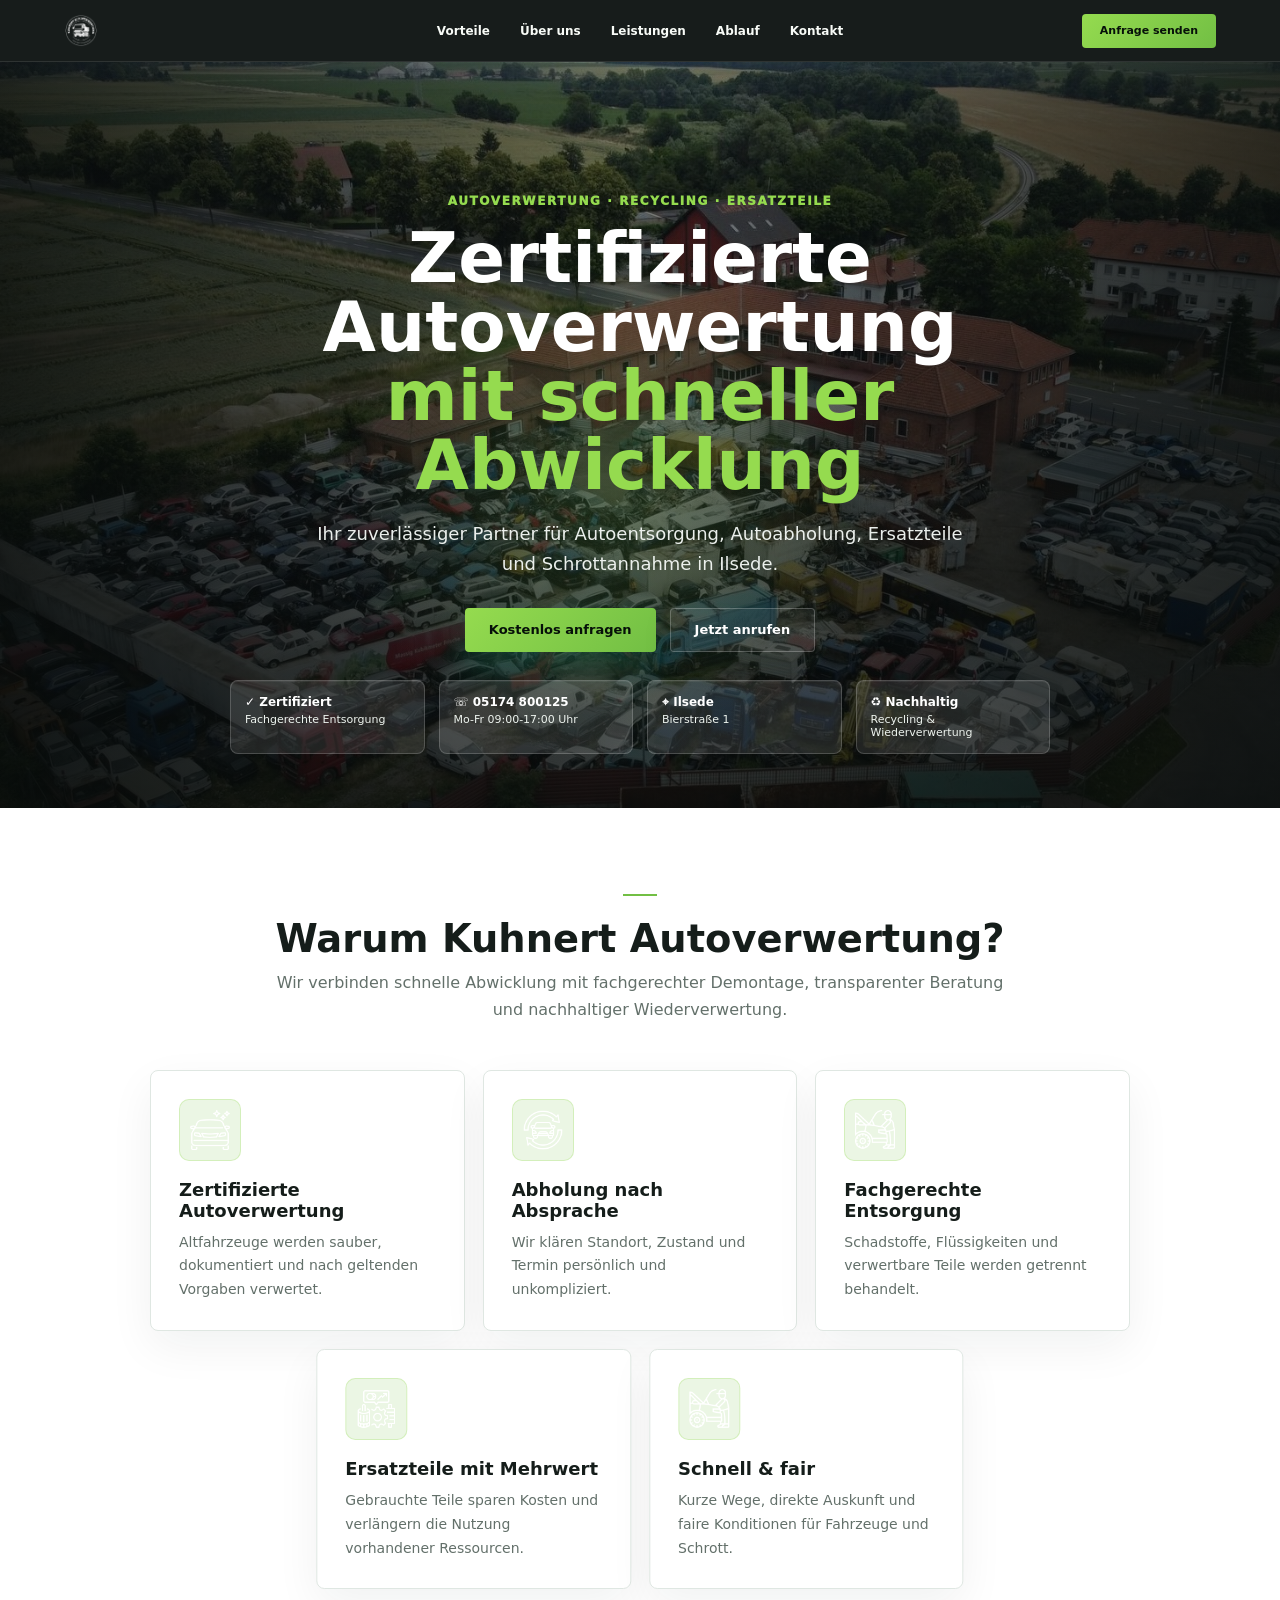
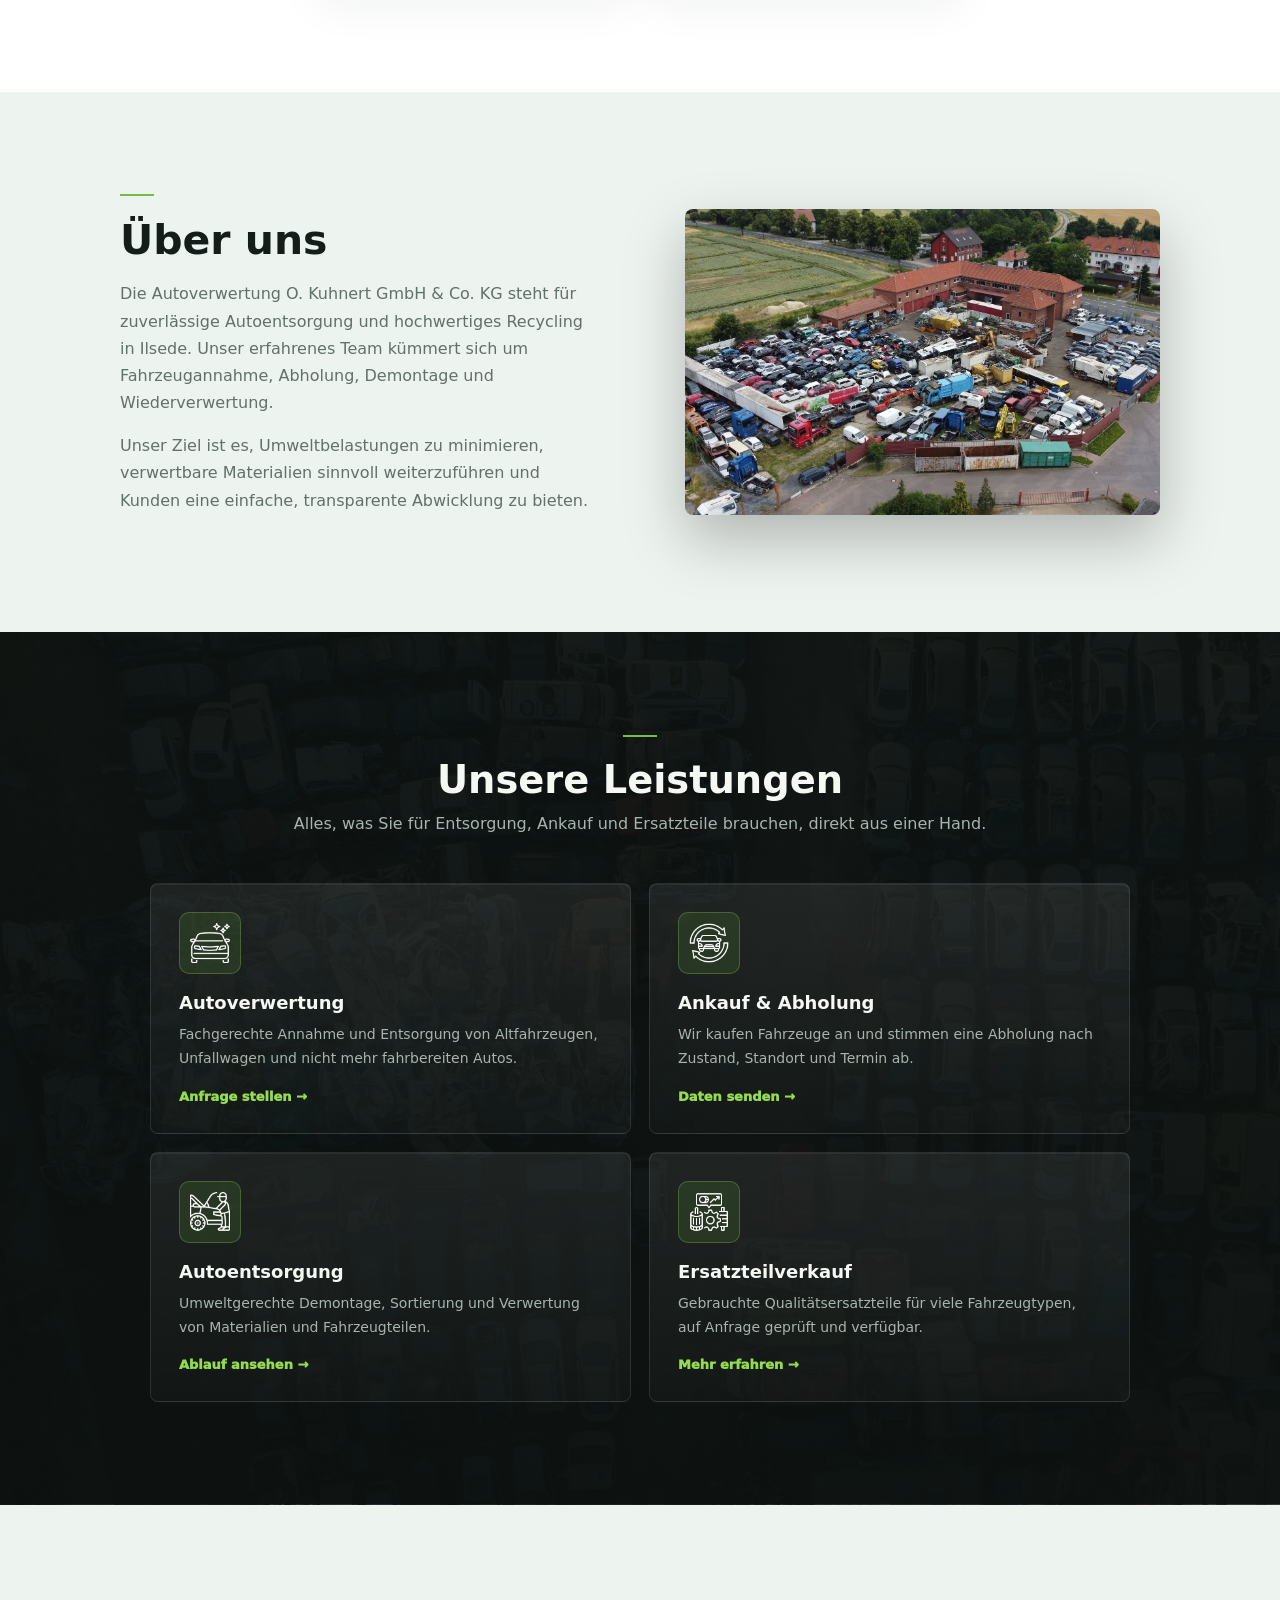
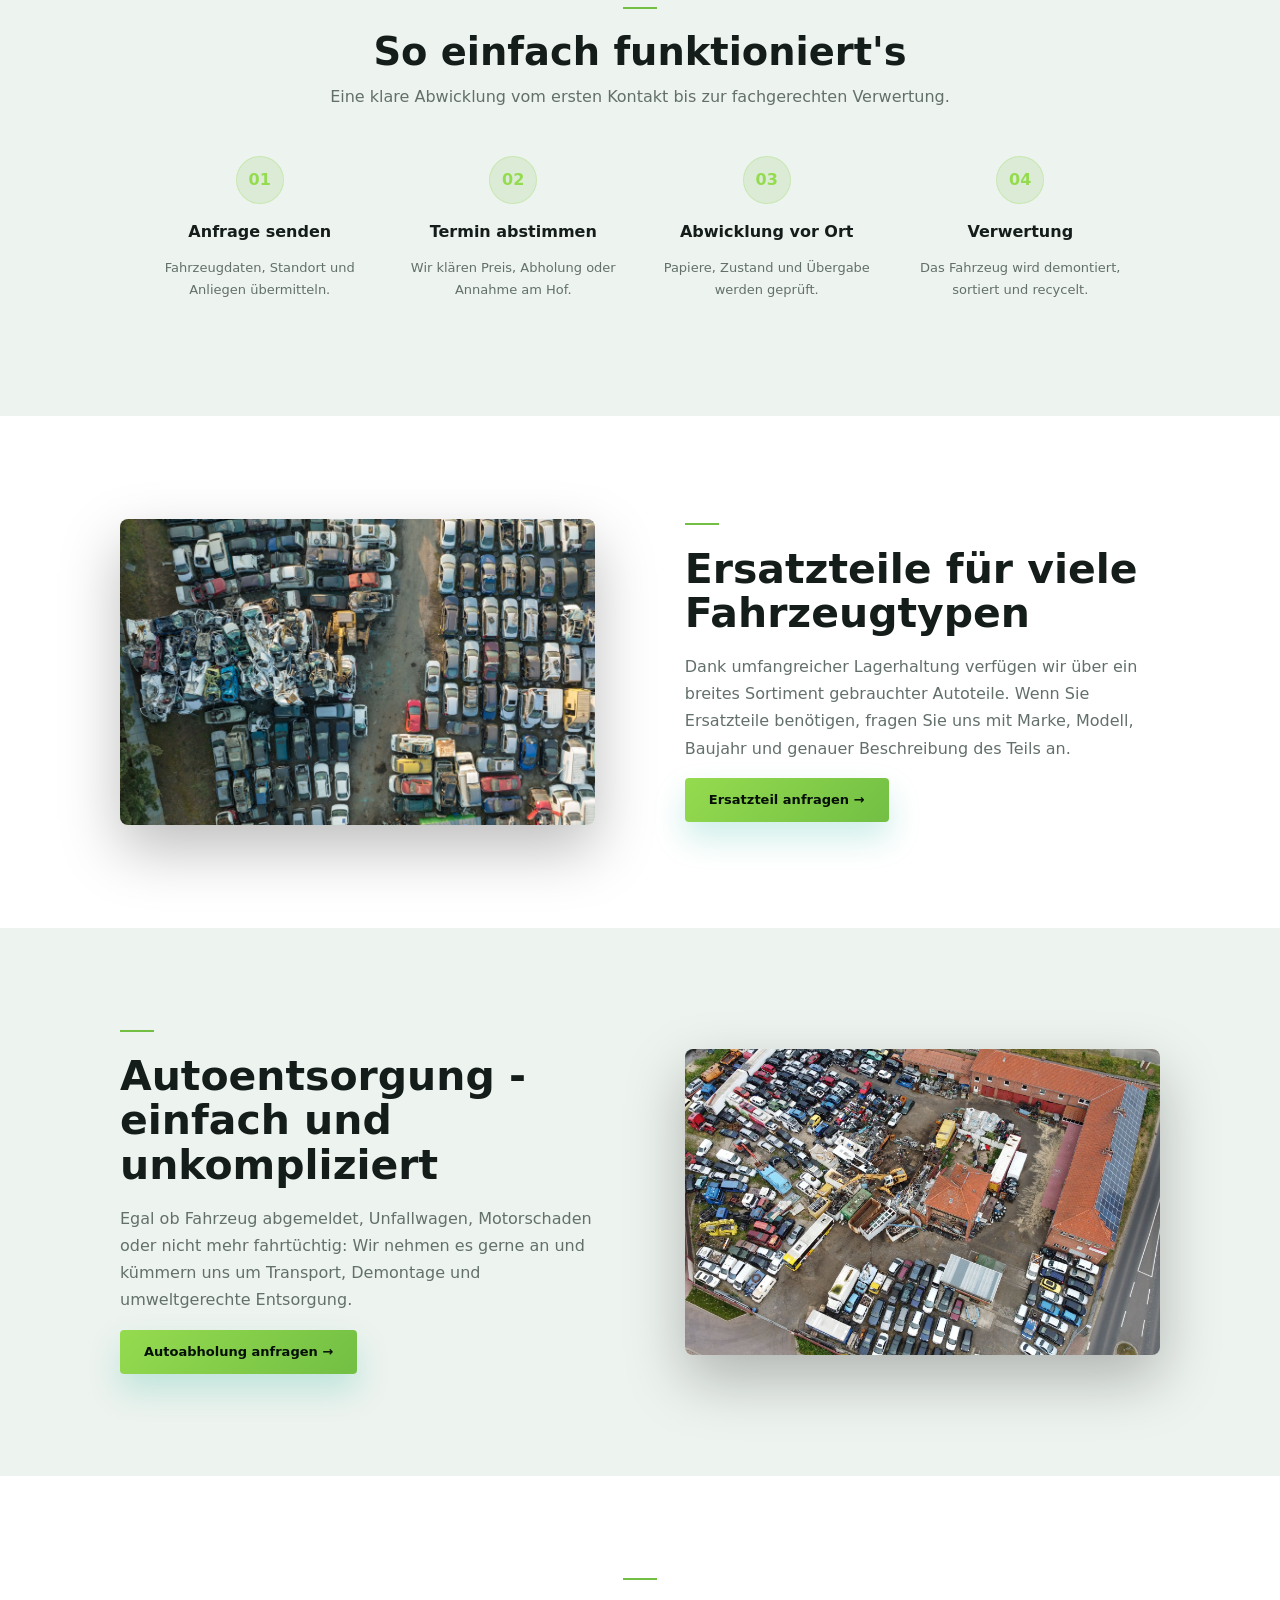
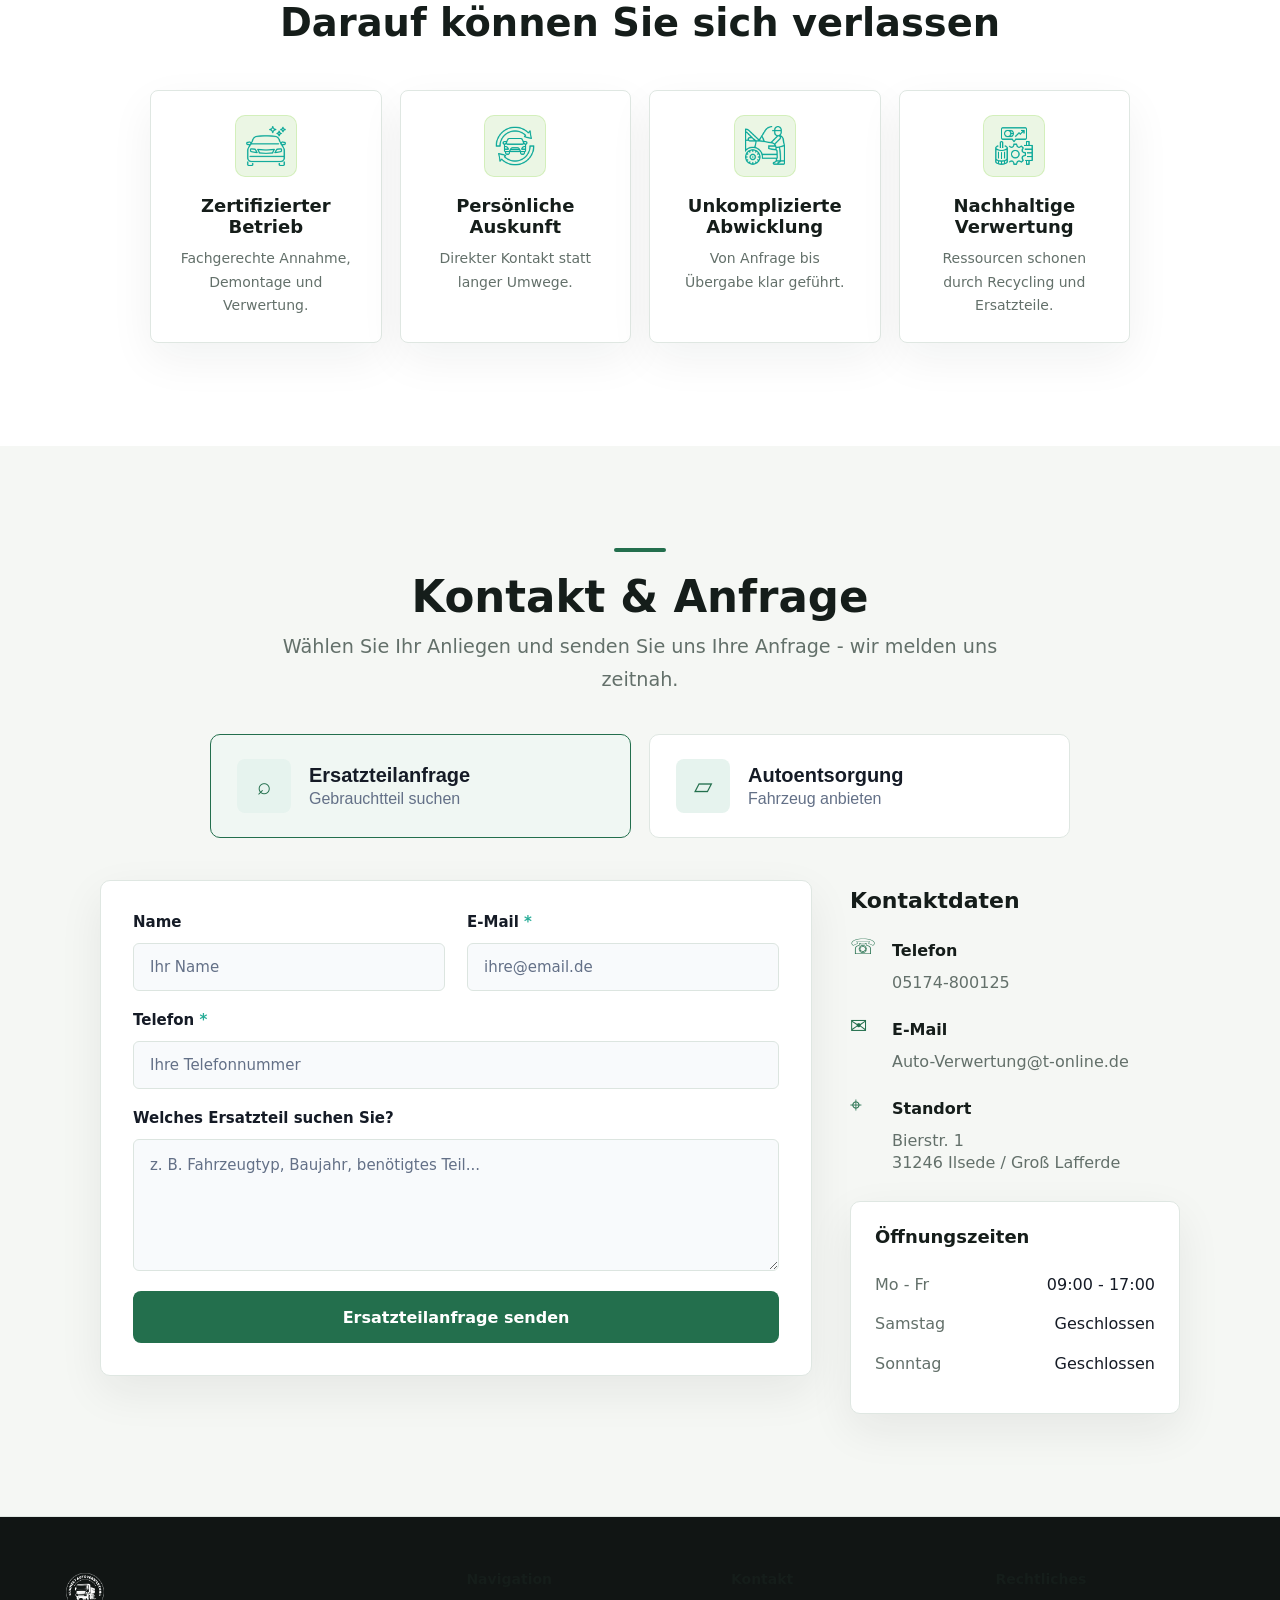
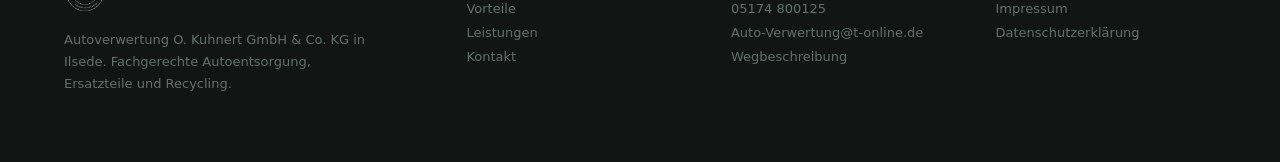
==== commit 80b5acda: "Refine hero transition and icons" ====
--- a/index.html
+++ b/index.html
@@ -49,27 +49,27 @@
         </div>
         <div class="onepage-feature-grid">
           <article>
-            <i>✓</i>
+            <i><img src="assets/icon-car-clean.png" alt="" /></i>
             <h3>Zertifizierte Autoverwertung</h3>
             <p>Altfahrzeuge werden sauber, dokumentiert und nach geltenden Vorgaben verwertet.</p>
           </article>
           <article>
-            <i>↗</i>
+            <i><img src="assets/icon-car.png" alt="" /></i>
             <h3>Abholung nach Absprache</h3>
             <p>Wir klären Standort, Zustand und Termin persönlich und unkompliziert.</p>
           </article>
           <article>
-            <i>♻</i>
+            <i><img src="assets/icon-maintenance.png" alt="" /></i>
             <h3>Fachgerechte Entsorgung</h3>
             <p>Schadstoffe, Flüssigkeiten und verwertbare Teile werden getrennt behandelt.</p>
           </article>
           <article>
-            <i>⚙</i>
+            <i><img src="assets/icon-spare-parts.png" alt="" /></i>
             <h3>Ersatzteile mit Mehrwert</h3>
             <p>Gebrauchte Teile sparen Kosten und verlängern die Nutzung vorhandener Ressourcen.</p>
           </article>
           <article>
-            <i>≡</i>
+            <i><img src="assets/icon-maintenance.png" alt="" /></i>
             <h3>Schnell & fair</h3>
             <p>Kurze Wege, direkte Auskunft und faire Konditionen für Fahrzeuge und Schrott.</p>
           </article>
@@ -96,25 +96,25 @@
         </div>
         <div class="onepage-service-grid">
           <article>
-            <i>♻</i>
+            <i><img src="assets/icon-car-clean.png" alt="" /></i>
             <h3>Autoverwertung</h3>
             <p>Fachgerechte Annahme und Entsorgung von Altfahrzeugen, Unfallwagen und nicht mehr fahrbereiten Autos.</p>
             <a href="#kontakt">Anfrage stellen →</a>
           </article>
           <article>
-            <i>☑</i>
+            <i><img src="assets/icon-car.png" alt="" /></i>
             <h3>Ankauf & Abholung</h3>
             <p>Wir kaufen Fahrzeuge an und stimmen eine Abholung nach Zustand, Standort und Termin ab.</p>
             <a href="#kontakt">Daten senden →</a>
           </article>
           <article>
-            <i>▦</i>
+            <i><img src="assets/icon-maintenance.png" alt="" /></i>
             <h3>Autoentsorgung</h3>
             <p>Umweltgerechte Demontage, Sortierung und Verwertung von Materialien und Fahrzeugteilen.</p>
             <a href="#ablauf">Ablauf ansehen →</a>
           </article>
           <article>
-            <i>⚙</i>
+            <i><img src="assets/icon-spare-parts.png" alt="" /></i>
             <h3>Ersatzteilverkauf</h3>
             <p>Gebrauchte Qualitätsersatzteile für viele Fahrzeugtypen, auf Anfrage geprüft und verfügbar.</p>
             <a href="#ersatzteile">Mehr erfahren →</a>
@@ -166,10 +166,10 @@
           <h2>Darauf können Sie sich verlassen</h2>
         </div>
         <div class="onepage-trust-grid">
-          <article><i>✓</i><h3>Zertifizierter Betrieb</h3><p>Fachgerechte Annahme, Demontage und Verwertung.</p></article>
-          <article><i>☏</i><h3>Persönliche Auskunft</h3><p>Direkter Kontakt statt langer Umwege.</p></article>
-          <article><i>↗</i><h3>Unkomplizierte Abwicklung</h3><p>Von Anfrage bis Übergabe klar geführt.</p></article>
-          <article><i>♻</i><h3>Nachhaltige Verwertung</h3><p>Ressourcen schonen durch Recycling und Ersatzteile.</p></article>
+          <article><i><img src="assets/icon-car-clean.png" alt="" /></i><h3>Zertifizierter Betrieb</h3><p>Fachgerechte Annahme, Demontage und Verwertung.</p></article>
+          <article><i><img src="assets/icon-car.png" alt="" /></i><h3>Persönliche Auskunft</h3><p>Direkter Kontakt statt langer Umwege.</p></article>
+          <article><i><img src="assets/icon-maintenance.png" alt="" /></i><h3>Unkomplizierte Abwicklung</h3><p>Von Anfrage bis Übergabe klar geführt.</p></article>
+          <article><i><img src="assets/icon-spare-parts.png" alt="" /></i><h3>Nachhaltige Verwertung</h3><p>Ressourcen schonen durch Recycling und Ersatzteile.</p></article>
         </div>
       </section>
 
--- a/assets/styles.css
+++ b/assets/styles.css
@@ -2093,3 +2093,58 @@
     display: block;
   }
 }
+
+/* Final hero and icon refinements */
+.onepage-hero {
+  min-height: 620px;
+  padding-bottom: 72px;
+  background-image:
+    radial-gradient(circle at 48% 58%, rgba(114, 191, 68, 0.18), transparent 34%),
+    linear-gradient(180deg, rgba(7, 11, 10, 0.24), rgba(7, 11, 10, 0.78) 100%),
+    linear-gradient(90deg, rgba(7, 11, 10, 0.78), rgba(7, 11, 10, 0.16), rgba(7, 11, 10, 0.72)),
+    url("yard-aerial.jpg");
+}
+
+.onepage-hero::after {
+  display: none;
+}
+
+.onepage-hero p {
+  color: #f3f7f4;
+  opacity: 0.96;
+}
+
+.onepage-hero-facts span {
+  color: #eef4ef;
+}
+
+#vorteile {
+  padding-top: 86px;
+}
+
+.onepage-feature-grid i,
+.onepage-service-grid i,
+.onepage-trust-grid i {
+  width: 62px;
+  height: 62px;
+  border: 0;
+  border-radius: 10px;
+  background: #28ad98;
+  color: #fff;
+}
+
+.onepage-feature-grid i img,
+.onepage-service-grid i img,
+.onepage-trust-grid i img {
+  width: 40px;
+  height: 40px;
+  object-fit: contain;
+}
+
+.onepage-trust-grid i {
+  background: #e5f4f1;
+}
+
+.onepage-trust-grid i img {
+  filter: brightness(0) saturate(100%) invert(50%) sepia(62%) saturate(596%) hue-rotate(125deg) brightness(93%) contrast(91%);
+}
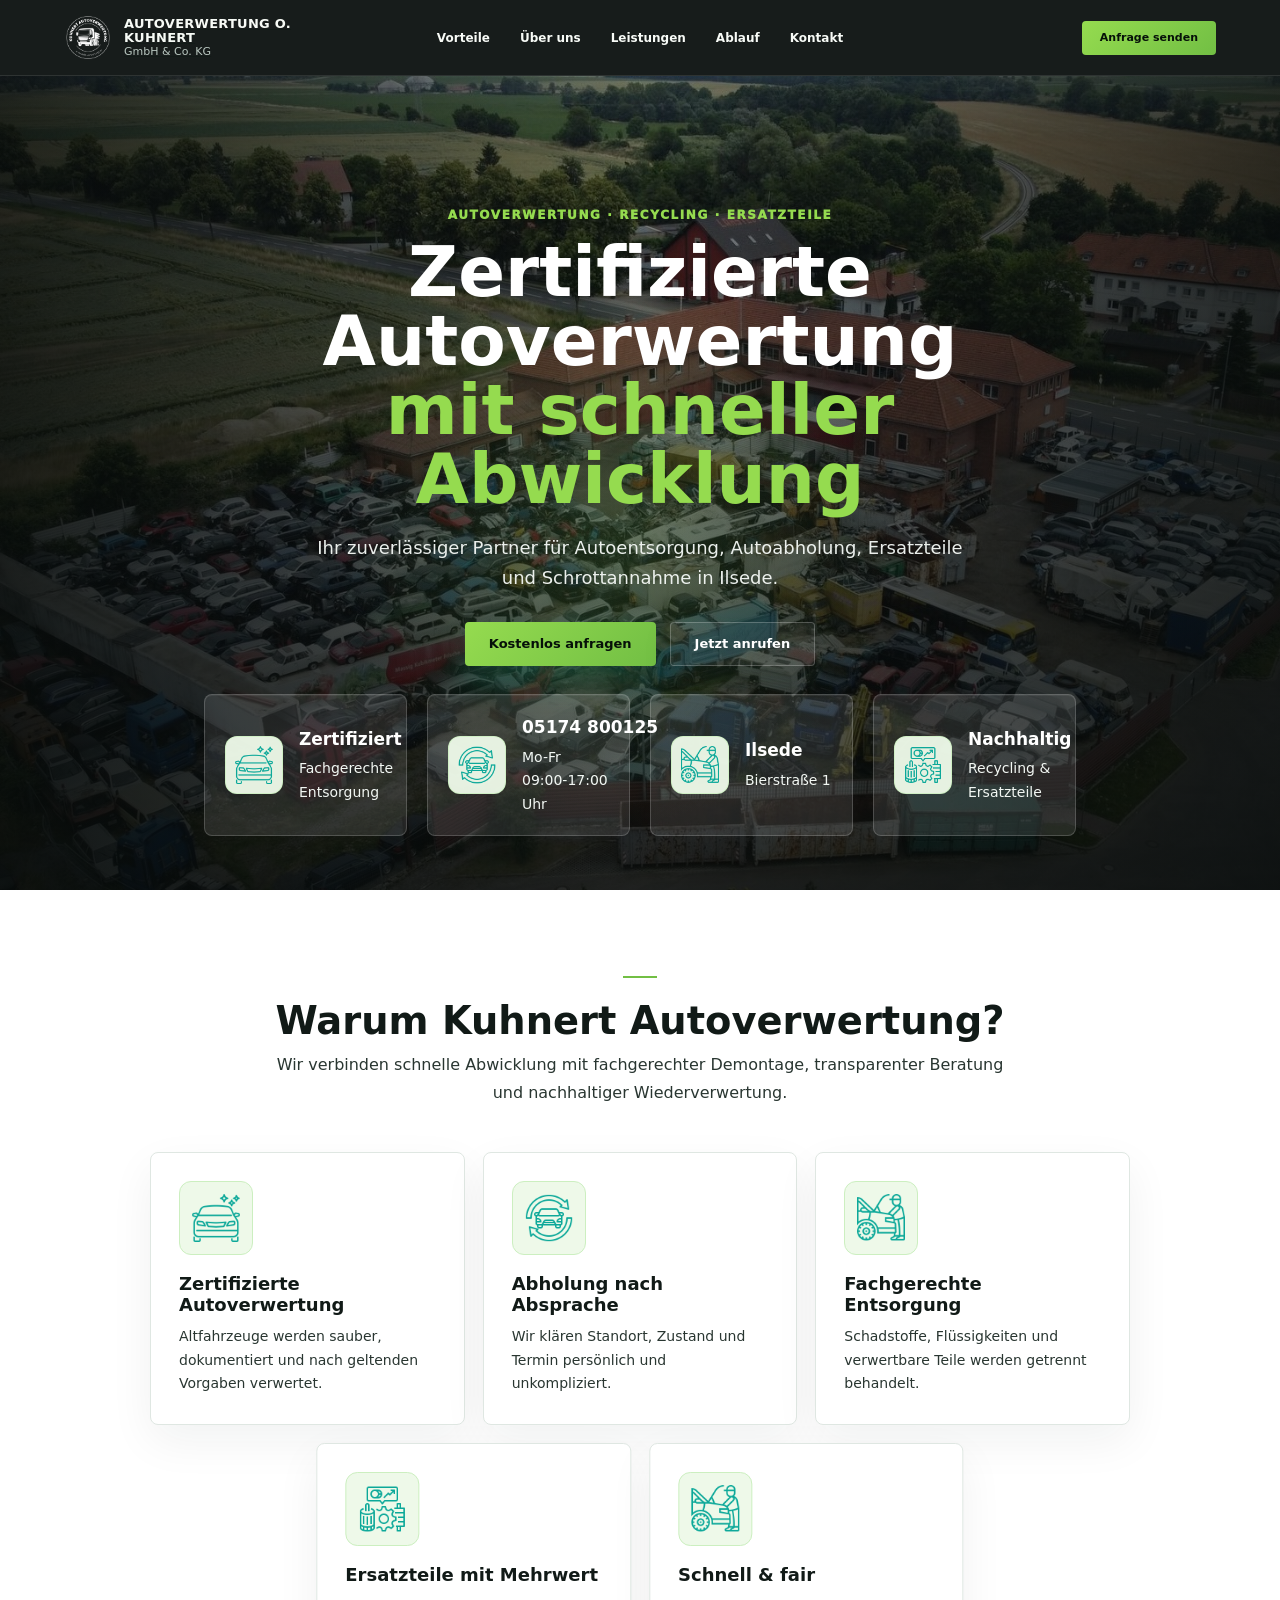
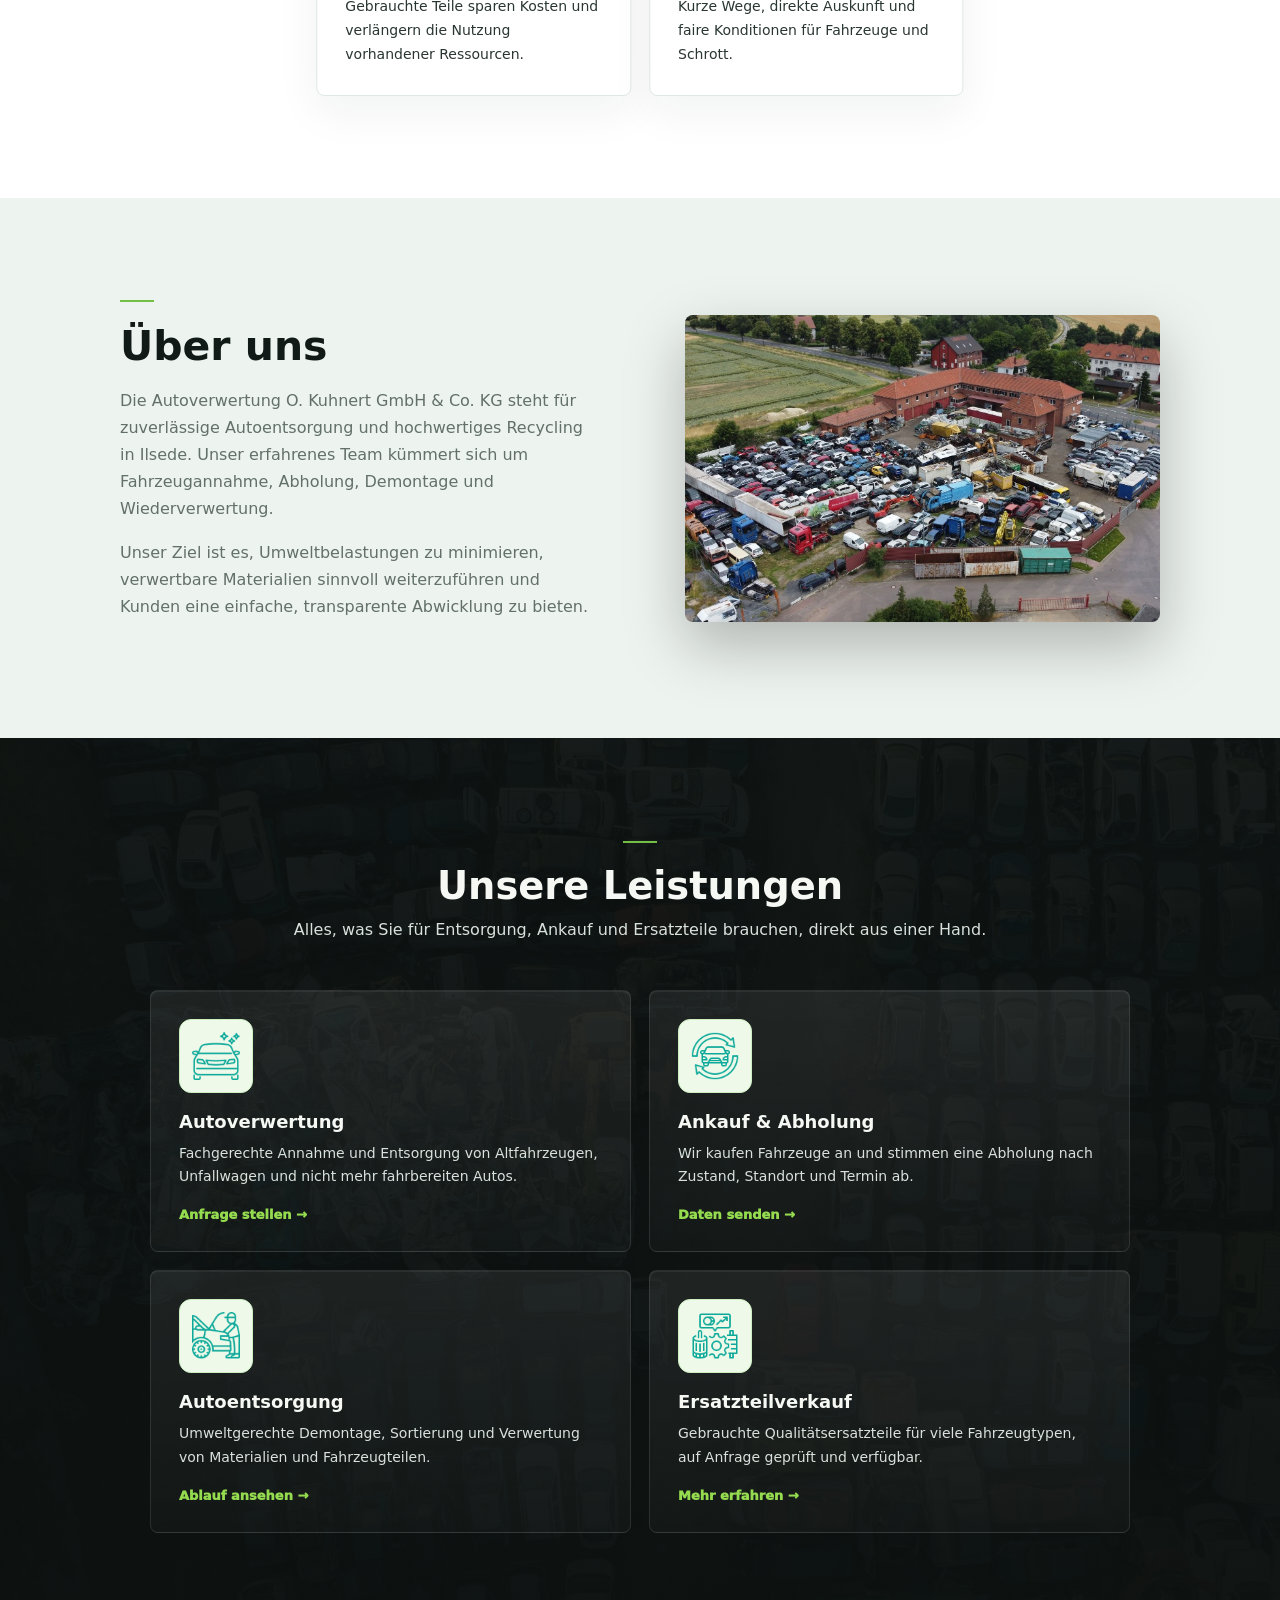
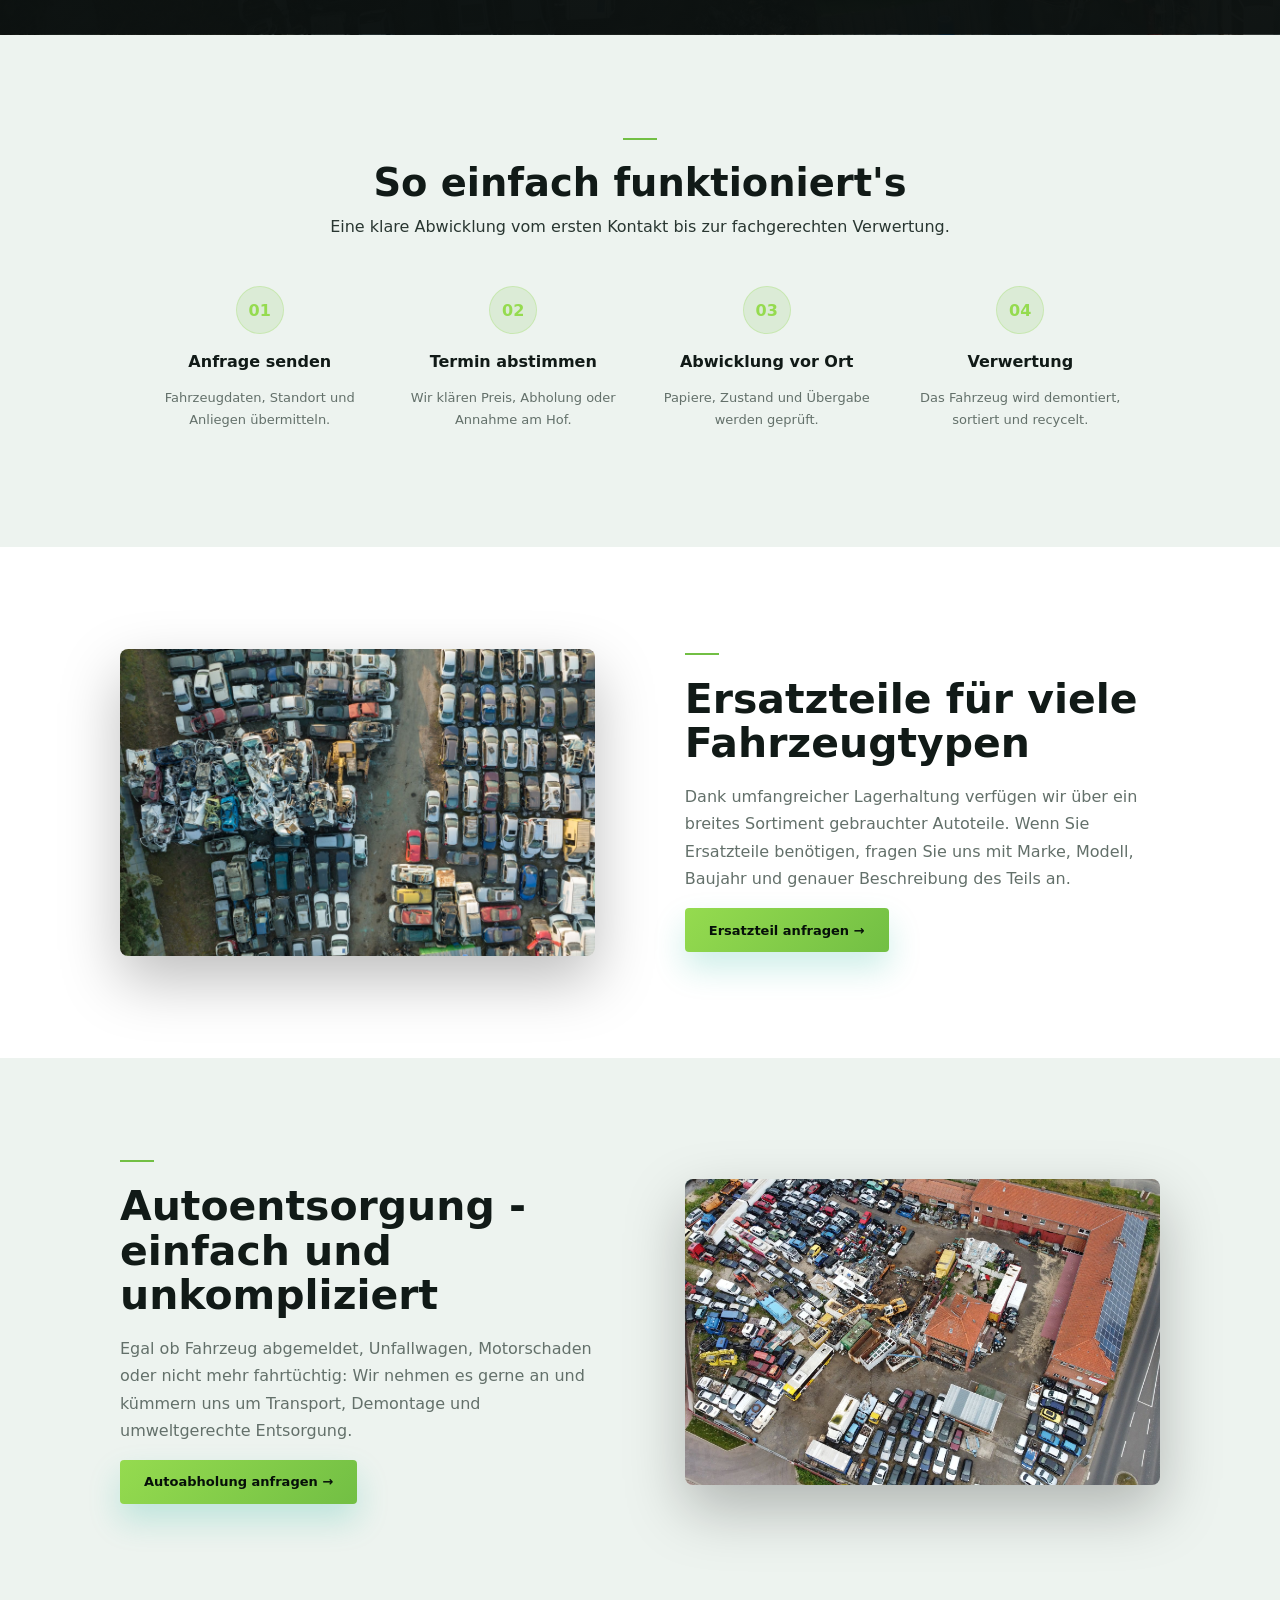
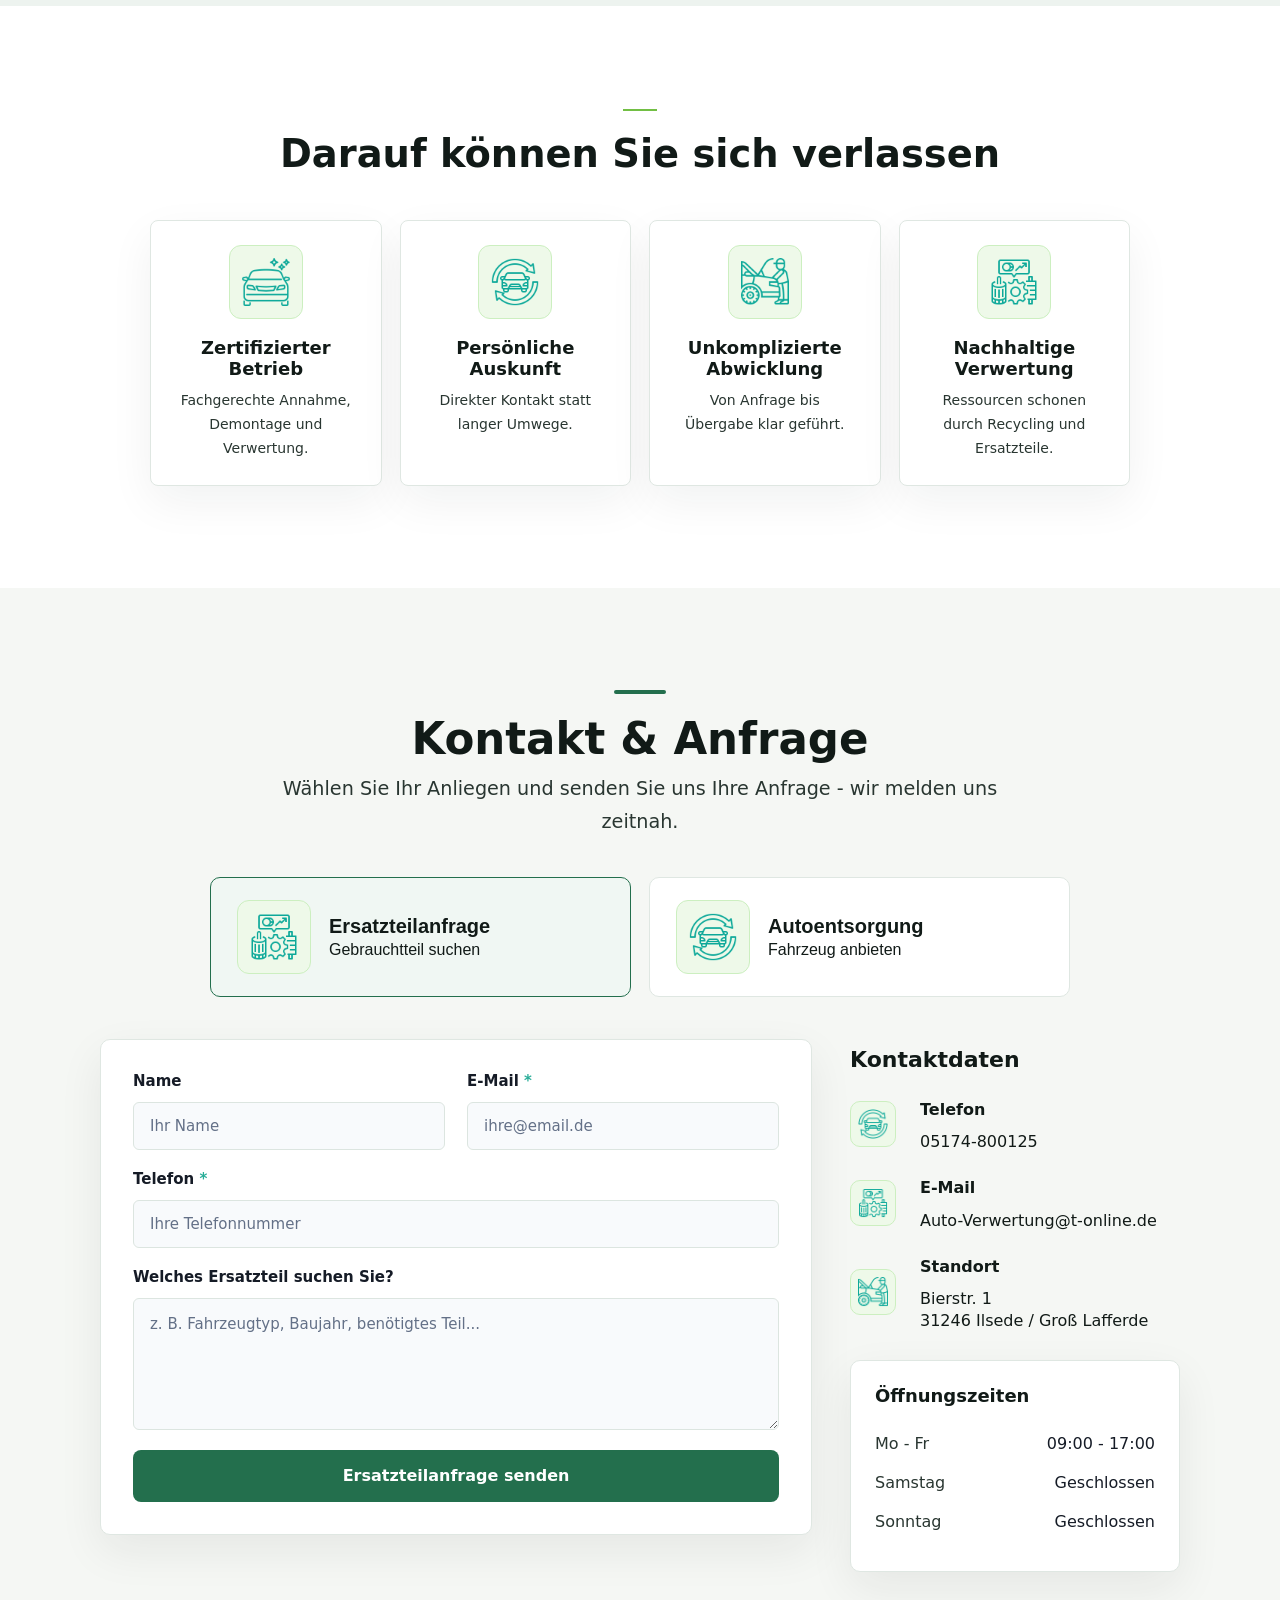
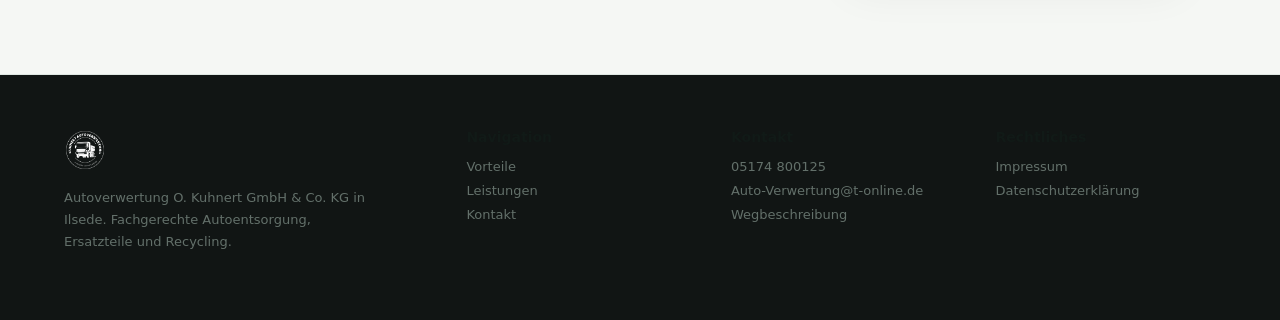
==== commit 1e6dfc31: "Refine icon treatments and contact styling" ====
--- a/index.html
+++ b/index.html
@@ -11,6 +11,7 @@
     <header class="onepage-header">
       <a class="onepage-logo" href="#top" aria-label="Zur Startseite">
         <img src="assets/logo.png" alt="Kuhnert Autoverwertung Logo" />
+        <span><b>Autoverwertung O. Kuhnert</b><small>GmbH & Co. KG</small></span>
       </a>
       <nav class="onepage-nav" aria-label="Hauptnavigation">
         <a href="#vorteile">Vorteile</a>
@@ -33,10 +34,10 @@
             <a class="onepage-button secondary" href="tel:+495174800125">Jetzt anrufen</a>
           </div>
           <div class="onepage-hero-facts">
-            <div><b>✓ Zertifiziert</b><span>Fachgerechte Entsorgung</span></div>
-            <div><b>☏ 05174 800125</b><span>Mo-Fr 09:00-17:00 Uhr</span></div>
-            <div><b>⌖ Ilsede</b><span>Bierstraße 1</span></div>
-            <div><b>♻ Nachhaltig</b><span>Recycling & Wiederverwertung</span></div>
+            <div><i><img src="assets/icon-car-clean.png" alt="" /></i><p><b>Zertifiziert</b><span>Fachgerechte Entsorgung</span></p></div>
+            <div><i><img src="assets/icon-car.png" alt="" /></i><p><b>05174 800125</b><span>Mo-Fr 09:00-17:00 Uhr</span></p></div>
+            <div><i><img src="assets/icon-maintenance.png" alt="" /></i><p><b>Ilsede</b><span>Bierstraße 1</span></p></div>
+            <div><i><img src="assets/icon-spare-parts.png" alt="" /></i><p><b>Nachhaltig</b><span>Recycling & Ersatzteile</span></p></div>
           </div>
         </div>
       </section>
@@ -182,11 +183,11 @@
 
         <div class="inquiry-switch" aria-label="Anfrageart auswählen">
           <button class="inquiry-option is-active" type="button" data-inquiry="Ersatzteilanfrage">
-            <i>⌕</i>
+            <i><img src="assets/icon-spare-parts.png" alt="" /></i>
             <span><b>Ersatzteilanfrage</b><small>Gebrauchtteil suchen</small></span>
           </button>
           <button class="inquiry-option" type="button" data-inquiry="Autoentsorgung">
-            <i>▱</i>
+            <i><img src="assets/icon-car.png" alt="" /></i>
             <span><b>Autoentsorgung</b><small>Fahrzeug anbieten</small></span>
           </button>
         </div>
@@ -213,9 +214,9 @@
 
           <aside class="inquiry-side">
             <h3>Kontaktdaten</h3>
-            <div class="inquiry-contact-row"><i>☏</i><p><b>Telefon</b><a href="tel:+495174800125">05174-800125</a></p></div>
-            <div class="inquiry-contact-row"><i>✉</i><p><b>E-Mail</b><a href="mailto:Auto-Verwertung@t-online.de">Auto-Verwertung@t-online.de</a></p></div>
-            <div class="inquiry-contact-row"><i>⌖</i><p><b>Standort</b><span>Bierstr. 1<br />31246 Ilsede / Groß Lafferde</span></p></div>
+            <div class="inquiry-contact-row"><i><img src="assets/icon-car.png" alt="" /></i><p><b>Telefon</b><a href="tel:+495174800125">05174-800125</a></p></div>
+            <div class="inquiry-contact-row"><i><img src="assets/icon-spare-parts.png" alt="" /></i><p><b>E-Mail</b><a href="mailto:Auto-Verwertung@t-online.de">Auto-Verwertung@t-online.de</a></p></div>
+            <div class="inquiry-contact-row"><i><img src="assets/icon-maintenance.png" alt="" /></i><p><b>Standort</b><span>Bierstr. 1<br />31246 Ilsede / Groß Lafferde</span></p></div>
             <div class="opening-card">
               <h3>Öffnungszeiten</h3>
               <p><span>Mo - Fr</span><b>09:00 - 17:00</b></p>
--- a/assets/styles.css
+++ b/assets/styles.css
@@ -2148,3 +2148,215 @@
 .onepage-trust-grid i img {
   filter: brightness(0) saturate(100%) invert(50%) sepia(62%) saturate(596%) hue-rotate(125deg) brightness(93%) contrast(91%);
 }
+
+/* Final card, header and contact icon refinements */
+.onepage {
+  --one-ink: #111a17;
+  --one-copy: #293631;
+}
+
+.onepage-header {
+  min-height: 76px;
+}
+
+.onepage-logo {
+  display: inline-flex;
+  align-items: center;
+  gap: 12px;
+}
+
+.onepage-logo img {
+  width: 48px;
+  height: 48px;
+}
+
+.onepage-logo span {
+  display: grid;
+  gap: 2px;
+  color: #f7fbf6;
+  line-height: 1.05;
+}
+
+.onepage-logo b {
+  max-width: 190px;
+  font-size: 13px;
+  font-weight: 750;
+  letter-spacing: 0.02em;
+  text-transform: uppercase;
+}
+
+.onepage-logo small {
+  color: #b9c7c0;
+  font-size: 11px;
+}
+
+.onepage .onepage-section-head h2,
+.onepage .onepage-split h2,
+.onepage .onepage-feature-grid h3,
+.onepage .onepage-trust-grid h3,
+.onepage .opening-card h3 {
+  color: var(--one-ink);
+}
+
+.onepage .onepage-section-head p,
+.onepage .onepage-feature-grid p,
+.onepage .onepage-trust-grid p,
+.onepage .opening-card p,
+.onepage .opening-card span {
+  color: var(--one-copy);
+  opacity: 1;
+}
+
+.onepage .onepage-feature-grid i,
+.onepage .onepage-service-grid i,
+.onepage .onepage-trust-grid i,
+.onepage .inquiry-option i,
+.onepage .inquiry-contact-row i {
+  display: grid;
+  place-items: center;
+  width: 74px;
+  height: 74px;
+  border: 1px solid #ccefc0;
+  border-radius: 12px;
+  background: #eef9e9;
+  color: #28ad98;
+}
+
+.onepage .onepage-feature-grid i img,
+.onepage .onepage-service-grid i img,
+.onepage .onepage-trust-grid i img,
+.onepage .inquiry-option i img,
+.onepage .inquiry-contact-row i img {
+  width: 48px;
+  height: 48px;
+  object-fit: contain;
+  filter: brightness(0) saturate(100%) invert(50%) sepia(62%) saturate(596%) hue-rotate(125deg) brightness(93%) contrast(91%);
+}
+
+.onepage .onepage-feature-grid article,
+.onepage .onepage-trust-grid article {
+  color: var(--one-ink);
+}
+
+.onepage-hero-facts {
+  width: min(1420px, 100%);
+  max-width: min(1280px, calc(100% - 48px));
+  gap: 20px;
+}
+
+.onepage-hero-facts div {
+  display: grid;
+  grid-template-columns: 58px minmax(0, 1fr);
+  align-items: center;
+  gap: 16px;
+  min-height: 96px;
+  padding: 18px 20px;
+  text-align: left;
+}
+
+.onepage-hero-facts i {
+  display: grid;
+  place-items: center;
+  width: 58px;
+  height: 58px;
+  border: 1px solid rgba(204, 239, 192, 0.82);
+  border-radius: 12px;
+  background: rgba(238, 249, 233, 0.96);
+}
+
+.onepage-hero-facts i img {
+  width: 38px;
+  height: 38px;
+  object-fit: contain;
+  filter: brightness(0) saturate(100%) invert(50%) sepia(62%) saturate(596%) hue-rotate(125deg) brightness(93%) contrast(91%);
+}
+
+.onepage-hero-facts p {
+  margin: 0;
+  color: inherit;
+  opacity: 1;
+}
+
+.onepage-hero-facts b {
+  color: #fff;
+  font-size: 17px;
+  font-weight: 750;
+  white-space: nowrap;
+}
+
+.onepage-hero-facts span {
+  margin-top: 4px;
+  color: #f2f7f3;
+  font-size: 14px;
+}
+
+.onepage .inquiry-option {
+  grid-template-columns: 74px 1fr;
+}
+
+.onepage .inquiry-option b,
+.onepage .inquiry-option small,
+.onepage .inquiry-contact-row b,
+.onepage .inquiry-contact-row a,
+.onepage .inquiry-contact-row span {
+  color: var(--one-ink);
+}
+
+.onepage .inquiry-contact-row {
+  grid-template-columns: 54px minmax(0, 1fr);
+  align-items: center;
+}
+
+.onepage .inquiry-contact-row i {
+  width: 46px;
+  height: 46px;
+  border-radius: 10px;
+}
+
+.onepage .inquiry-contact-row i img {
+  width: 30px;
+  height: 30px;
+}
+
+#leistungen .onepage-section-head h2,
+#leistungen .onepage-service-grid h3 {
+  color: #f6f8f4;
+}
+
+#leistungen .onepage-section-head p,
+#leistungen .onepage-service-grid p {
+  color: #d8e1dc;
+}
+
+@media (max-width: 760px) {
+  .onepage-logo img {
+    width: 42px;
+    height: 42px;
+  }
+
+  .onepage-logo b,
+  .onepage-logo small {
+    display: none;
+  }
+
+  .onepage-hero-facts div,
+  .onepage .inquiry-option {
+    grid-template-columns: 58px 1fr;
+  }
+
+  .onepage .onepage-feature-grid i,
+  .onepage .onepage-service-grid i,
+  .onepage .onepage-trust-grid i,
+  .onepage .inquiry-option i {
+    width: 62px;
+    height: 62px;
+  }
+
+  .onepage .onepage-feature-grid i img,
+  .onepage .onepage-service-grid i img,
+  .onepage .onepage-trust-grid i img,
+  .onepage .inquiry-option i img {
+    width: 40px;
+    height: 40px;
+  }
+}
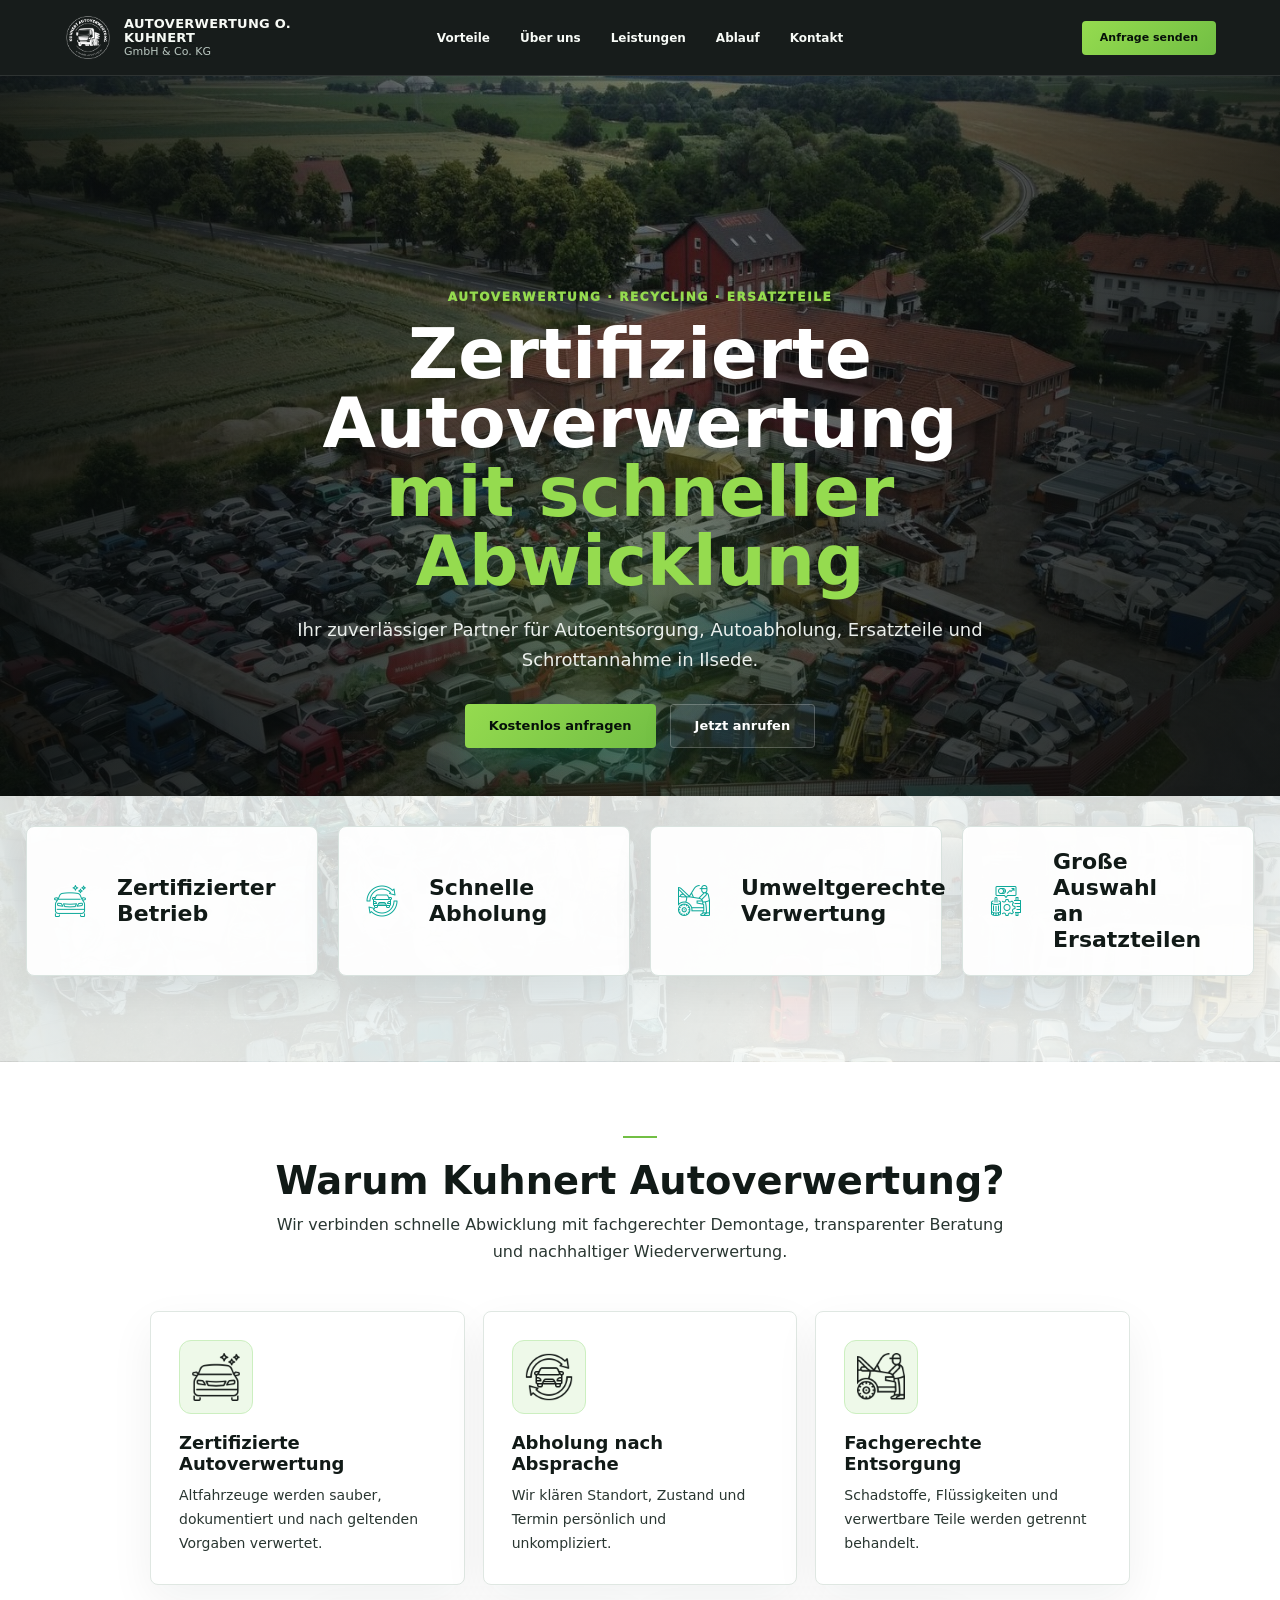
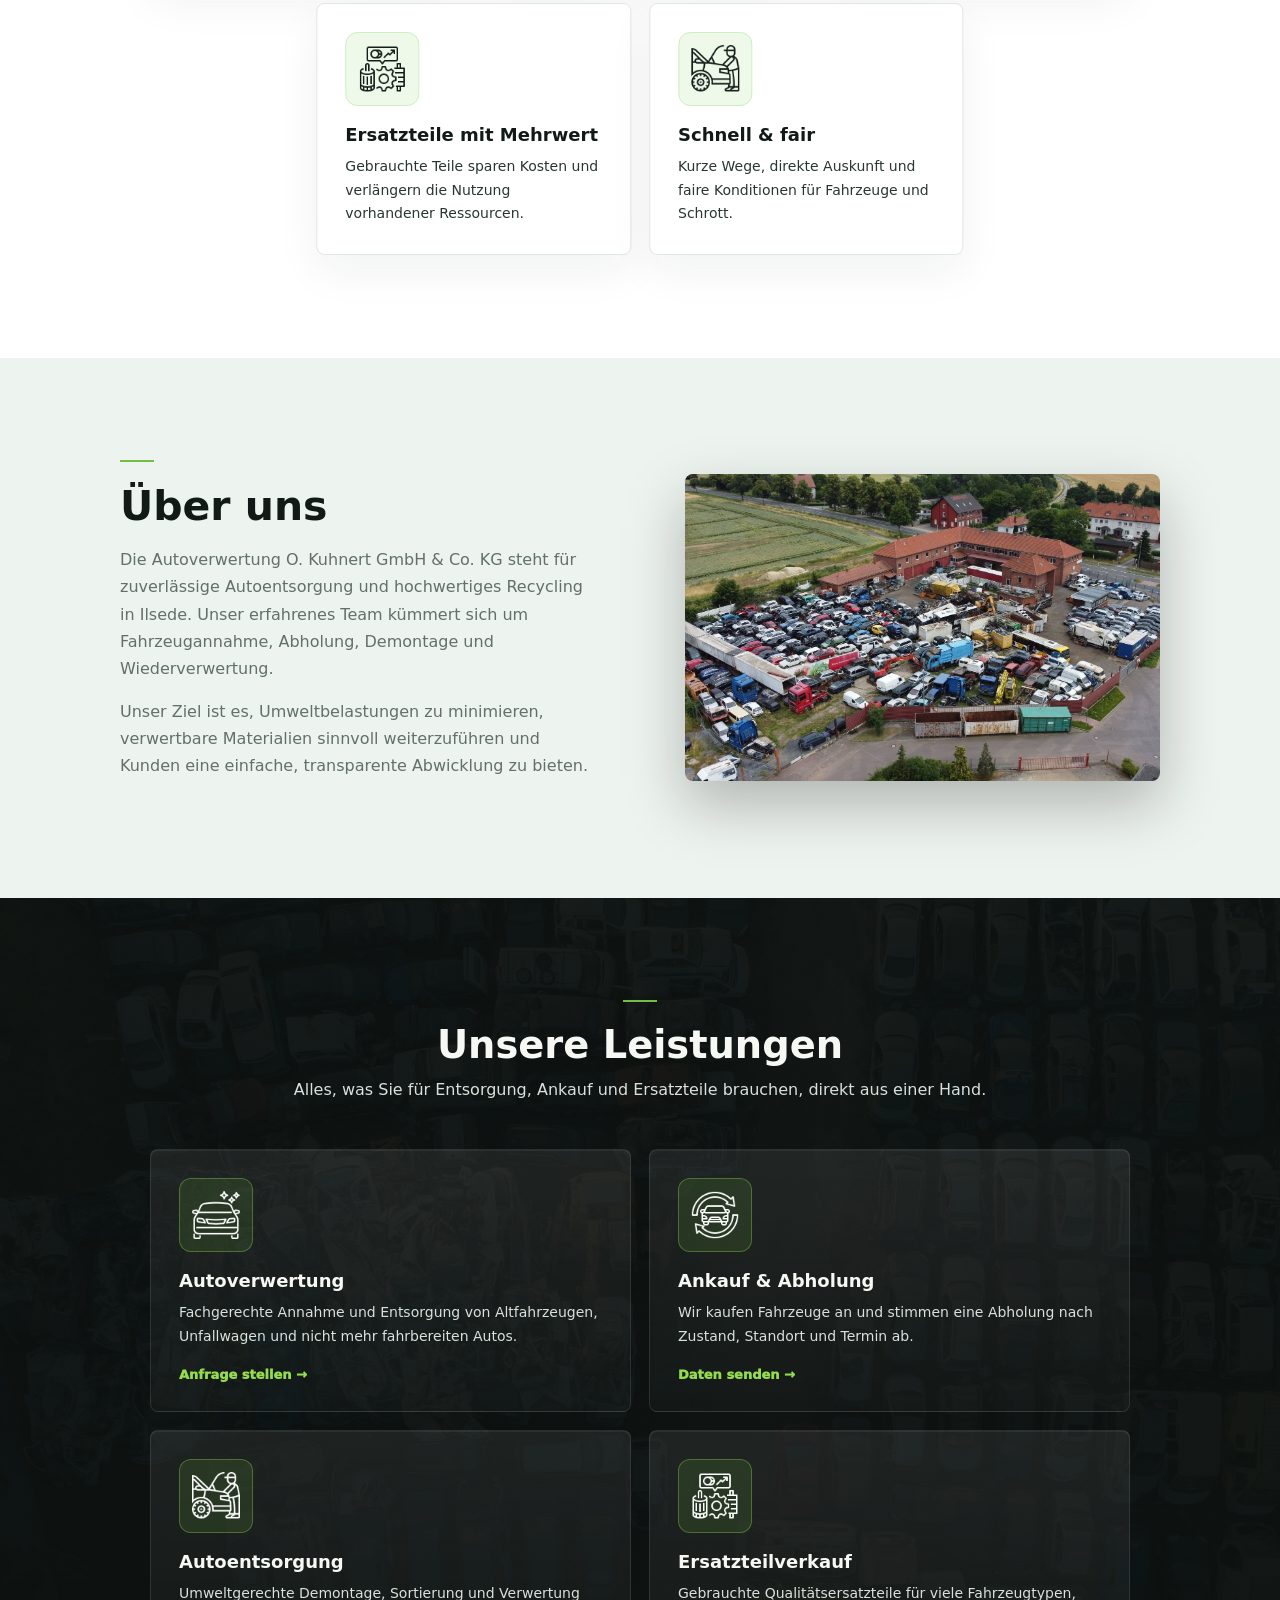
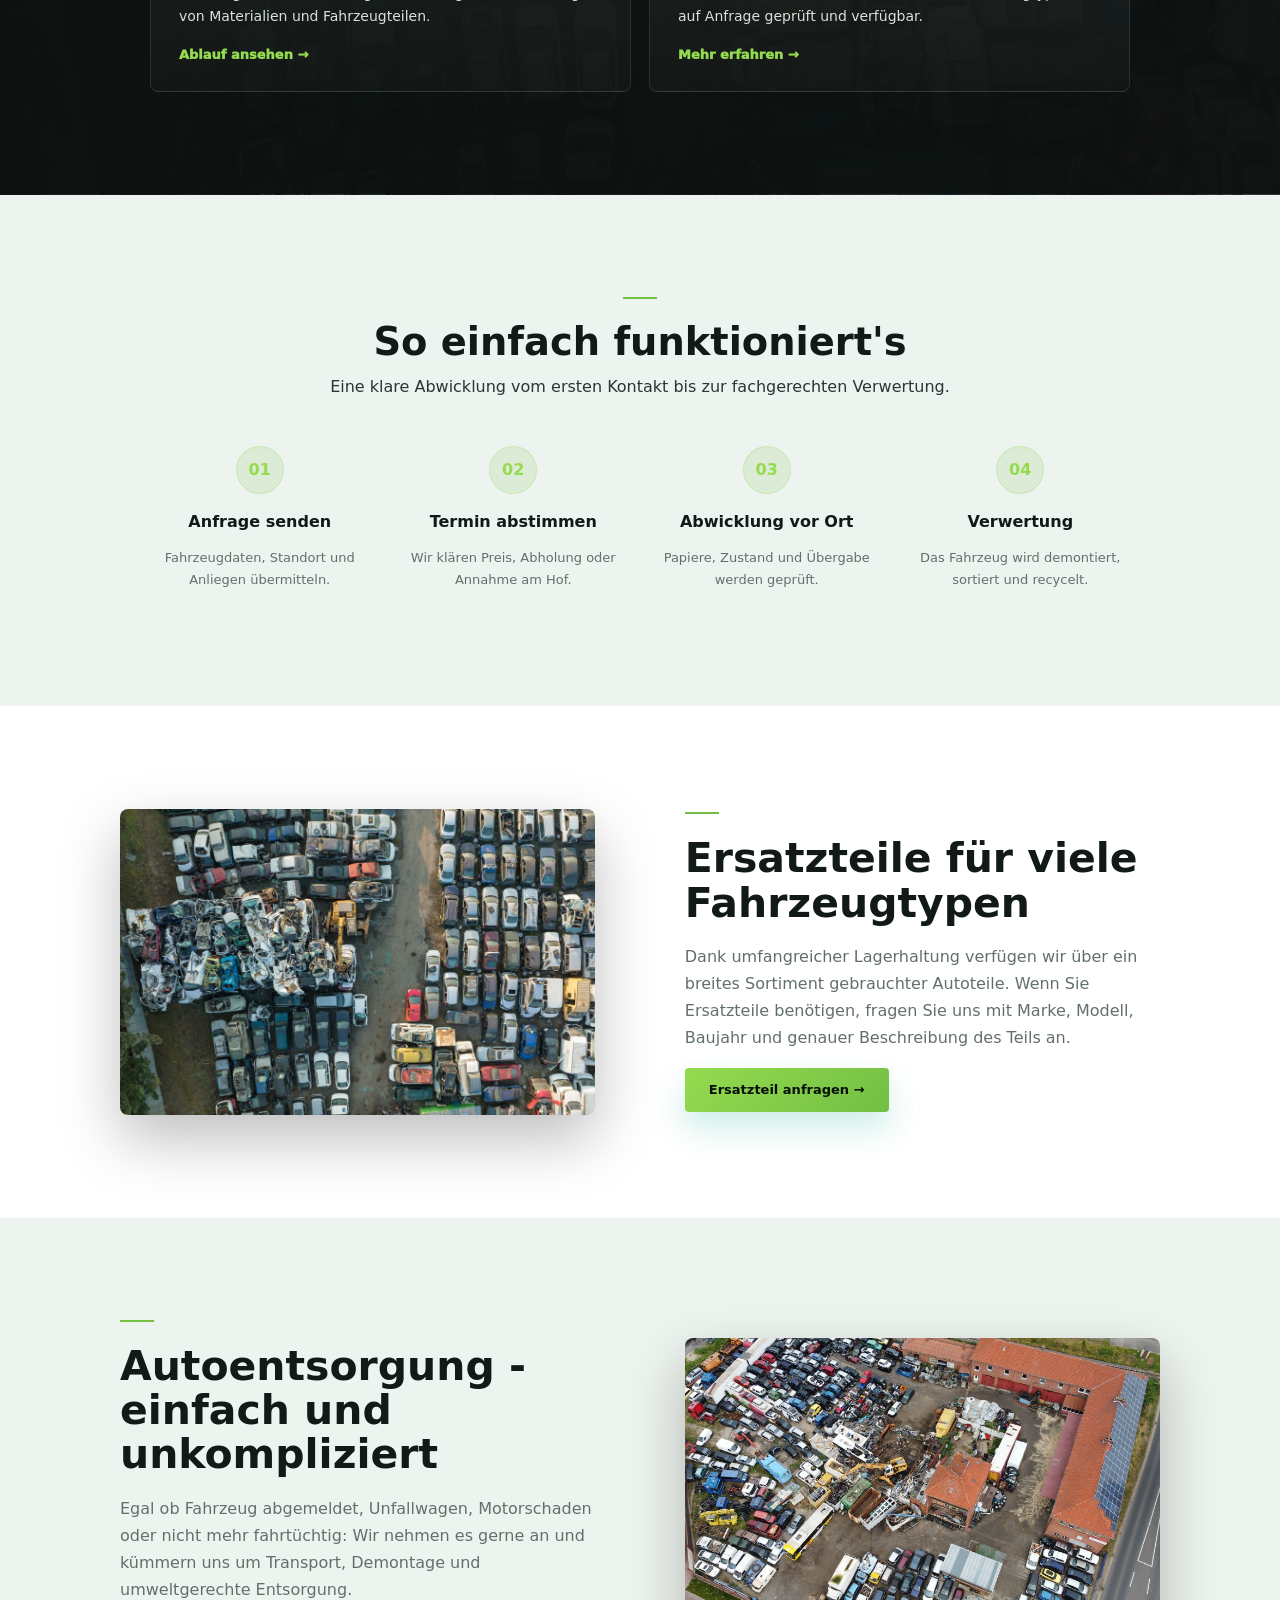
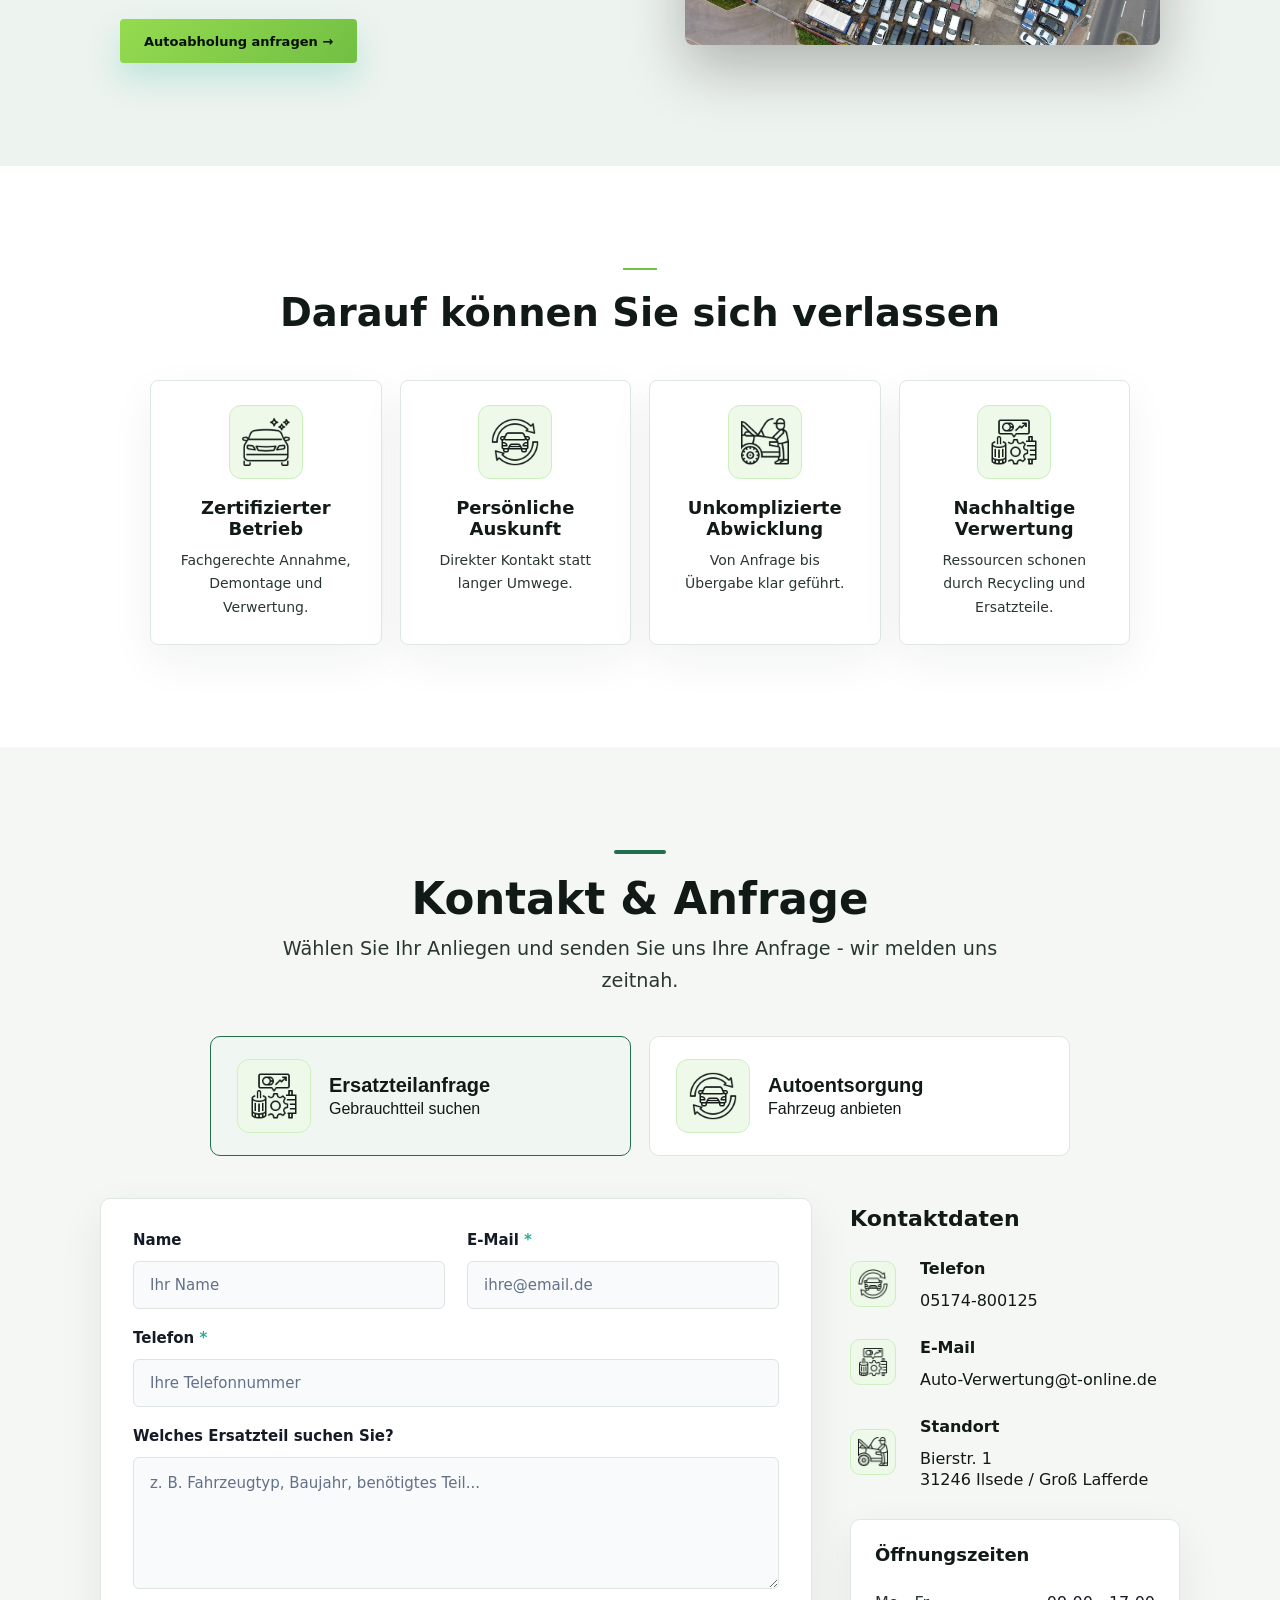
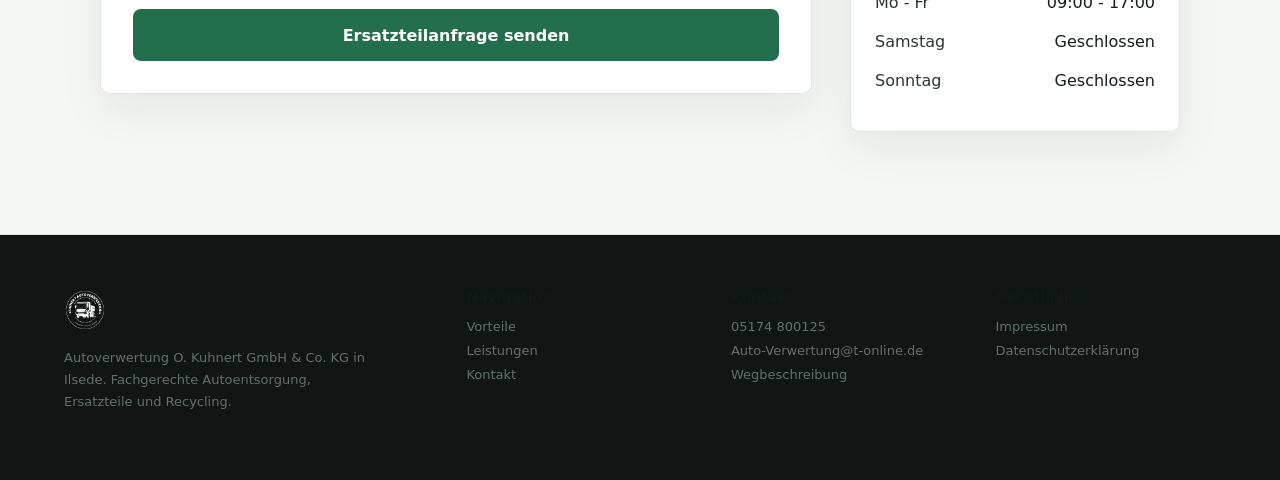
==== commit 5041bb47: "Restyle hero benefit strip" ====
--- a/index.html
+++ b/index.html
@@ -34,10 +34,10 @@
             <a class="onepage-button secondary" href="tel:+495174800125">Jetzt anrufen</a>
           </div>
           <div class="onepage-hero-facts">
-            <div><i><img src="assets/icon-car-clean.png" alt="" /></i><p><b>Zertifiziert</b><span>Fachgerechte Entsorgung</span></p></div>
-            <div><i><img src="assets/icon-car.png" alt="" /></i><p><b>05174 800125</b><span>Mo-Fr 09:00-17:00 Uhr</span></p></div>
-            <div><i><img src="assets/icon-maintenance.png" alt="" /></i><p><b>Ilsede</b><span>Bierstraße 1</span></p></div>
-            <div><i><img src="assets/icon-spare-parts.png" alt="" /></i><p><b>Nachhaltig</b><span>Recycling & Ersatzteile</span></p></div>
+            <div><i><img src="assets/icon-car-clean.png" alt="" /></i><p><b>Zertifizierter<br />Betrieb</b></p></div>
+            <div><i><img src="assets/icon-car.png" alt="" /></i><p><b>Schnelle<br />Abholung</b></p></div>
+            <div><i><img src="assets/icon-maintenance.png" alt="" /></i><p><b>Umweltgerechte<br />Verwertung</b></p></div>
+            <div><i><img src="assets/icon-spare-parts.png" alt="" /></i><p><b>Große Auswahl<br />an Ersatzteilen</b></p></div>
           </div>
         </div>
       </section>
--- a/assets/styles.css
+++ b/assets/styles.css
@@ -2219,7 +2219,7 @@
   border: 1px solid #ccefc0;
   border-radius: 12px;
   background: #eef9e9;
-  color: #28ad98;
+  color: var(--one-ink);
 }
 
 .onepage .onepage-feature-grid i img,
@@ -2230,7 +2230,7 @@
   width: 48px;
   height: 48px;
   object-fit: contain;
-  filter: brightness(0) saturate(100%) invert(50%) sepia(62%) saturate(596%) hue-rotate(125deg) brightness(93%) contrast(91%);
+  filter: brightness(0) saturate(100%) invert(8%) sepia(11%) saturate(748%) hue-rotate(103deg) brightness(93%) contrast(93%);
 }
 
 .onepage .onepage-feature-grid article,
@@ -2328,6 +2328,20 @@
   color: #d8e1dc;
 }
 
+#leistungen .onepage-service-grid i {
+  border-color: rgba(149, 219, 79, 0.35);
+  background: rgba(114, 191, 68, 0.14);
+  color: #fff;
+}
+
+#leistungen .onepage-service-grid i img {
+  filter: brightness(0) invert(1);
+}
+
+.onepage-hero-facts i img {
+  filter: brightness(0) saturate(100%) invert(50%) sepia(62%) saturate(596%) hue-rotate(125deg) brightness(93%) contrast(91%);
+}
+
 @media (max-width: 760px) {
   .onepage-logo img {
     width: 42px;
@@ -2360,3 +2374,124 @@
     height: 40px;
   }
 }
+
+/* Top benefit strip: light image band with compact cards */
+.onepage-hero {
+  display: block;
+  min-height: 0;
+  padding: 110px 0 0;
+}
+
+.onepage-hero-content {
+  width: 100%;
+  max-width: none;
+  padding-top: 82px;
+}
+
+.onepage-hero-content > .onepage-kicker,
+.onepage-hero-content > h1,
+.onepage-hero-content > p,
+.onepage-hero-actions {
+  margin-left: auto;
+  margin-right: auto;
+}
+
+.onepage-hero-content > h1 {
+  max-width: 900px;
+}
+
+.onepage-hero-content > p {
+  max-width: 760px;
+}
+
+.onepage-hero-actions {
+  justify-content: center;
+}
+
+.onepage-hero-facts {
+  box-sizing: border-box;
+  width: 100%;
+  max-width: none;
+  margin: 48px 0 0;
+  padding: 30px max(26px, calc((100vw - 1320px) / 2)) 86px;
+  background-image:
+    linear-gradient(180deg, rgba(245, 248, 246, 0.86), rgba(245, 248, 246, 0.9)),
+    url("scrapyard.jpg");
+  background-position: center 58%;
+  background-size: cover;
+}
+
+.onepage-hero-facts div {
+  min-height: 106px;
+  padding: 22px 26px;
+  grid-template-columns: 44px minmax(0, 1fr);
+  gap: 20px;
+  border: 1px solid #d9e3df;
+  border-radius: 8px;
+  background: rgba(255, 255, 255, 0.94);
+  box-shadow: 0 14px 40px rgba(17, 26, 23, 0.08);
+}
+
+.onepage-hero-facts i {
+  width: 34px;
+  height: 34px;
+  border: 0;
+  border-radius: 0;
+  background: transparent;
+}
+
+.onepage-hero-facts i img {
+  width: 32px;
+  height: 32px;
+  filter: brightness(0) saturate(100%) invert(50%) sepia(62%) saturate(596%) hue-rotate(125deg) brightness(93%) contrast(91%);
+}
+
+.onepage-hero-facts p {
+  margin: 0;
+}
+
+.onepage-hero-facts b {
+  color: var(--one-ink);
+  font-size: 22px;
+  font-weight: 650;
+  line-height: 1.18;
+  white-space: normal;
+}
+
+.onepage-hero-facts span {
+  display: none;
+}
+
+#vorteile {
+  padding-top: 92px;
+}
+
+@media (max-width: 980px) {
+  .onepage-hero-facts {
+    grid-template-columns: repeat(2, minmax(0, 1fr));
+  }
+}
+
+@media (max-width: 640px) {
+  .onepage-hero {
+    padding-top: 74px;
+  }
+
+  .onepage-hero-content {
+    padding-top: 42px;
+  }
+
+  .onepage-hero-facts {
+    grid-template-columns: 1fr;
+    padding: 24px 18px 56px;
+  }
+
+  .onepage-hero-facts div {
+    min-height: 86px;
+    padding: 18px 20px;
+  }
+
+  .onepage-hero-facts b {
+    font-size: 19px;
+  }
+}
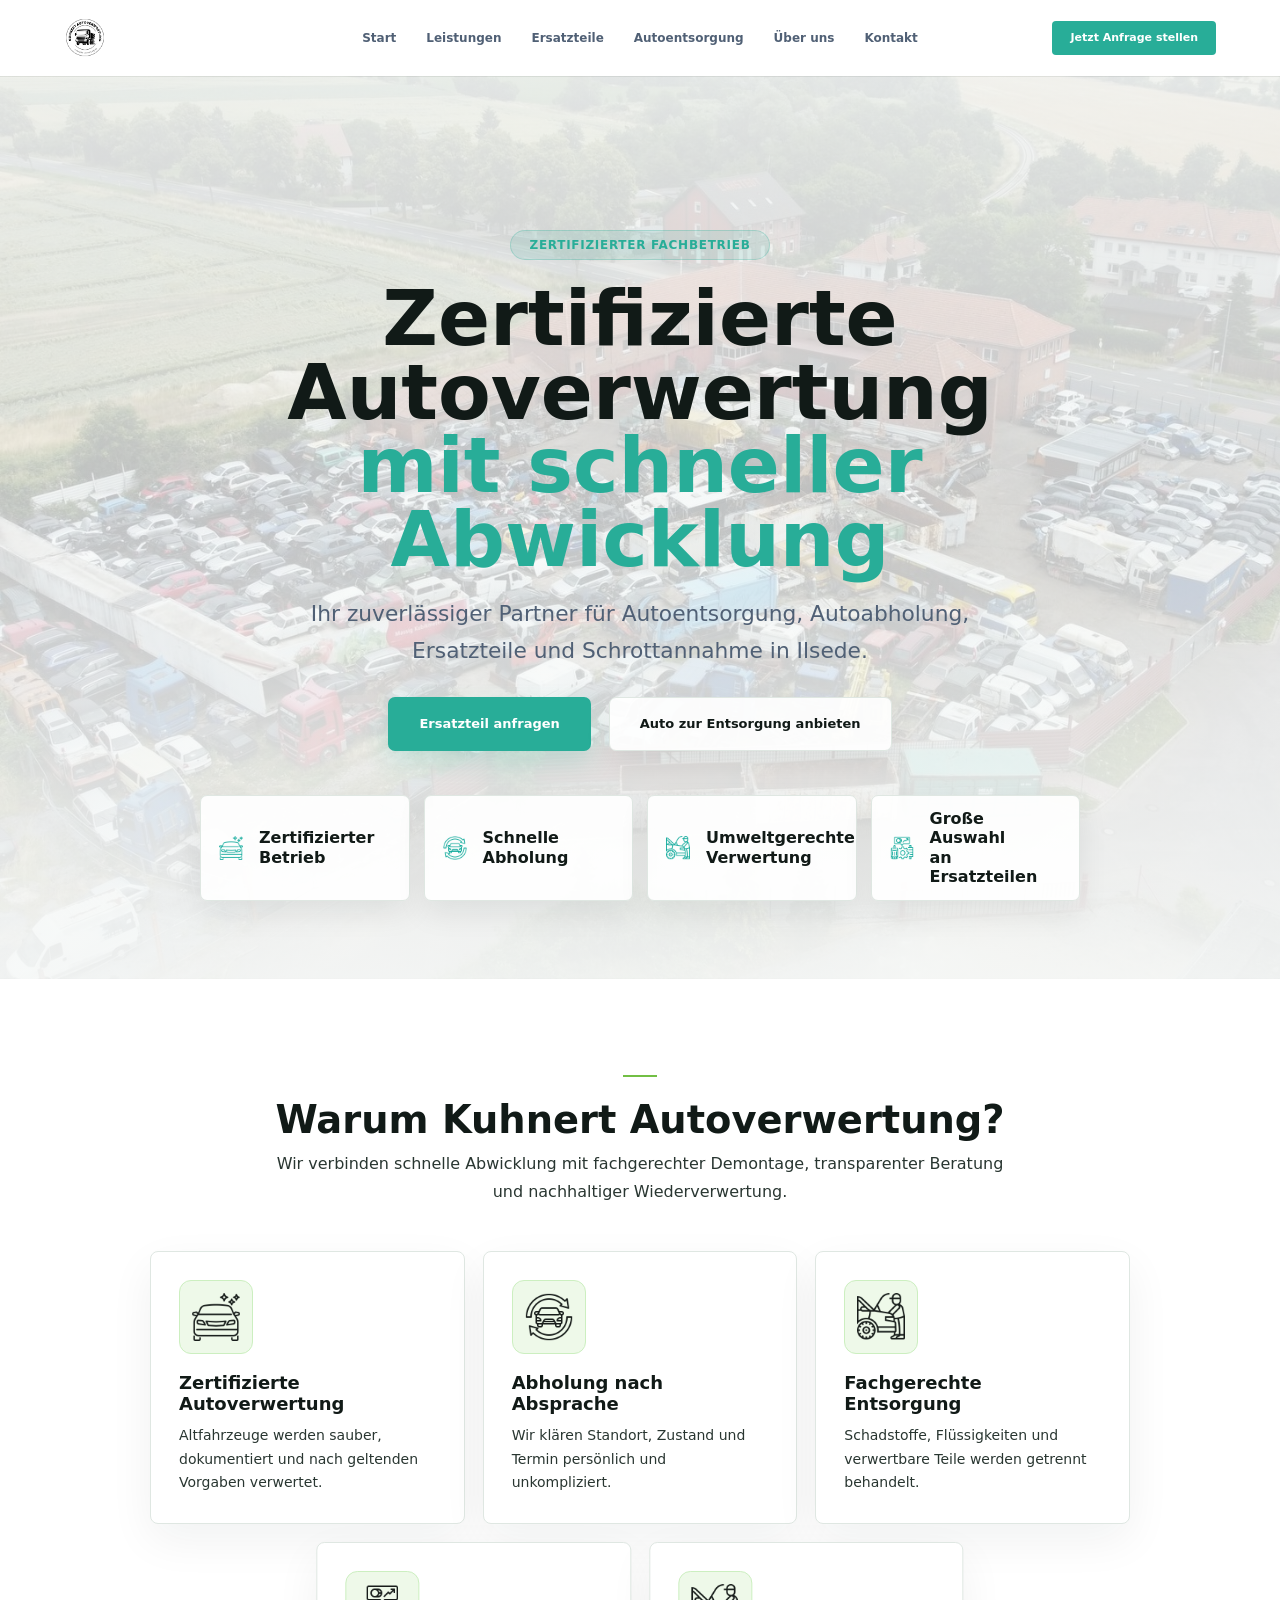
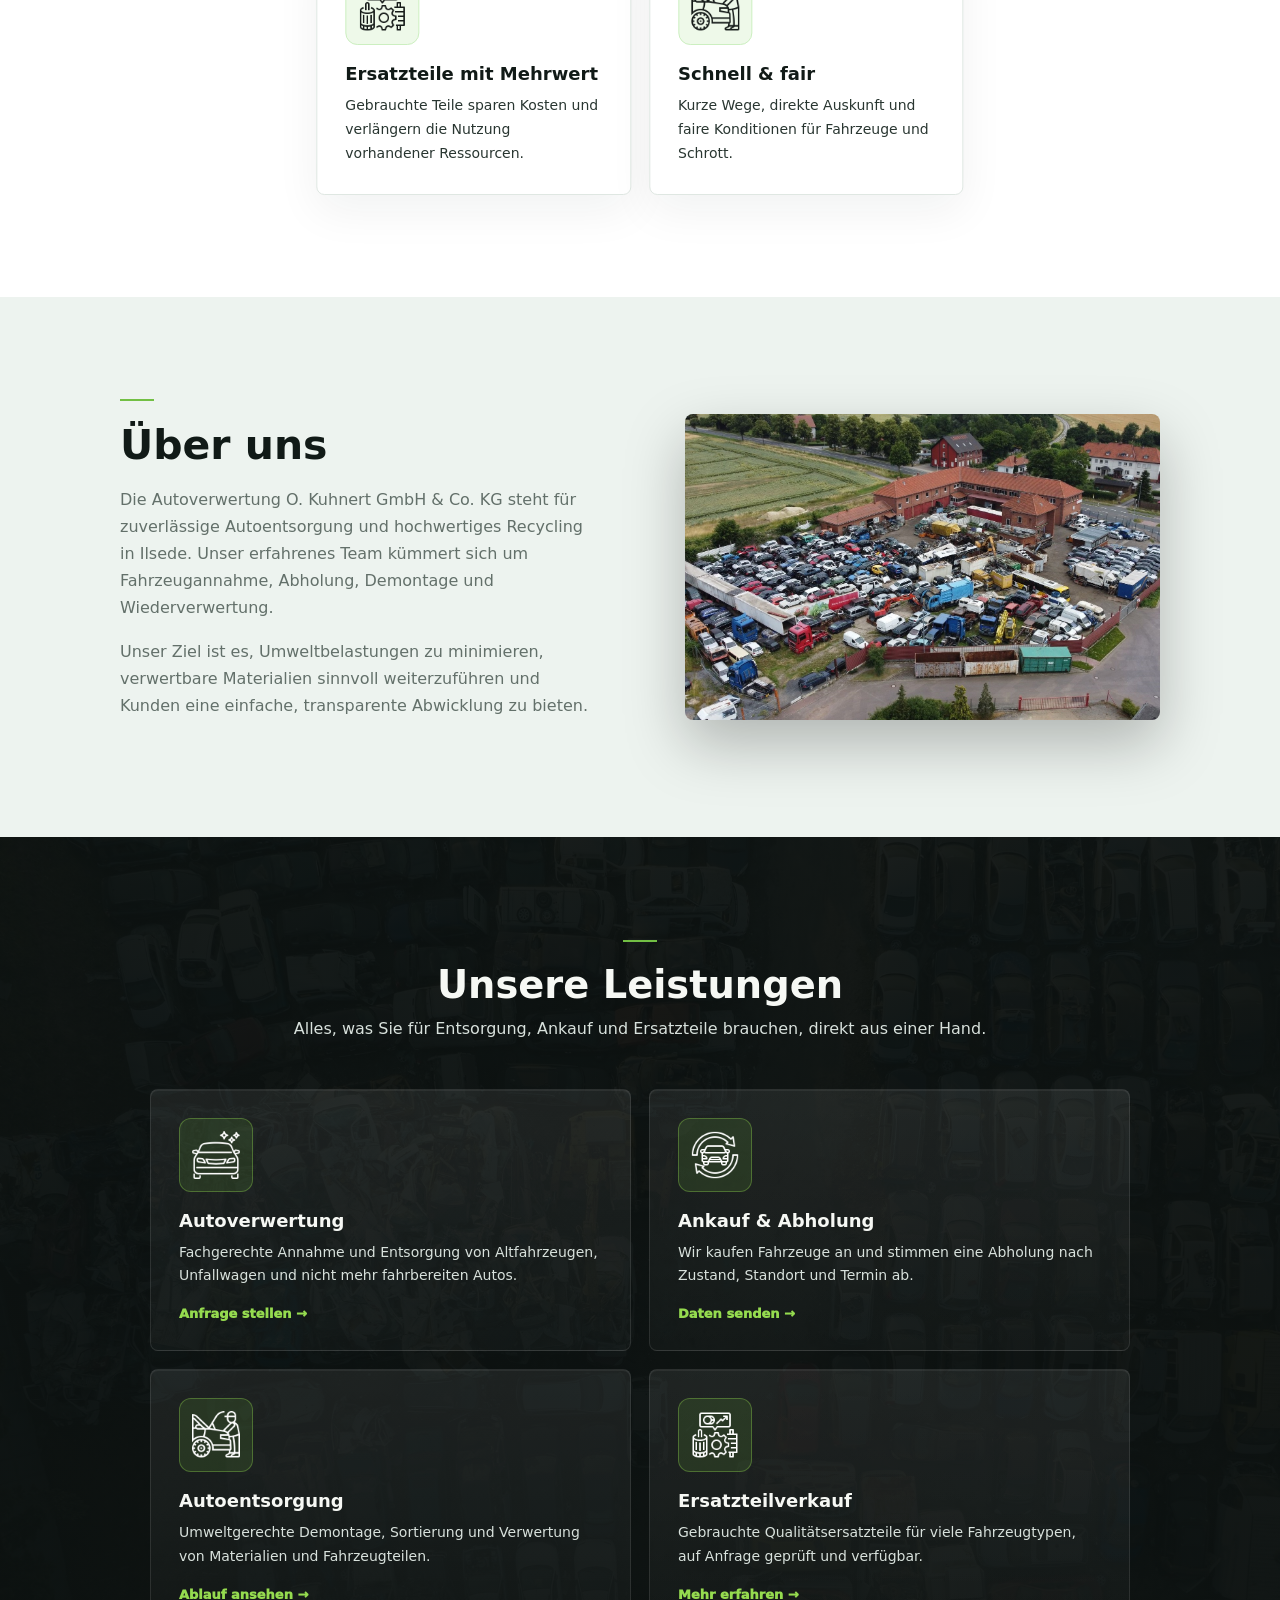
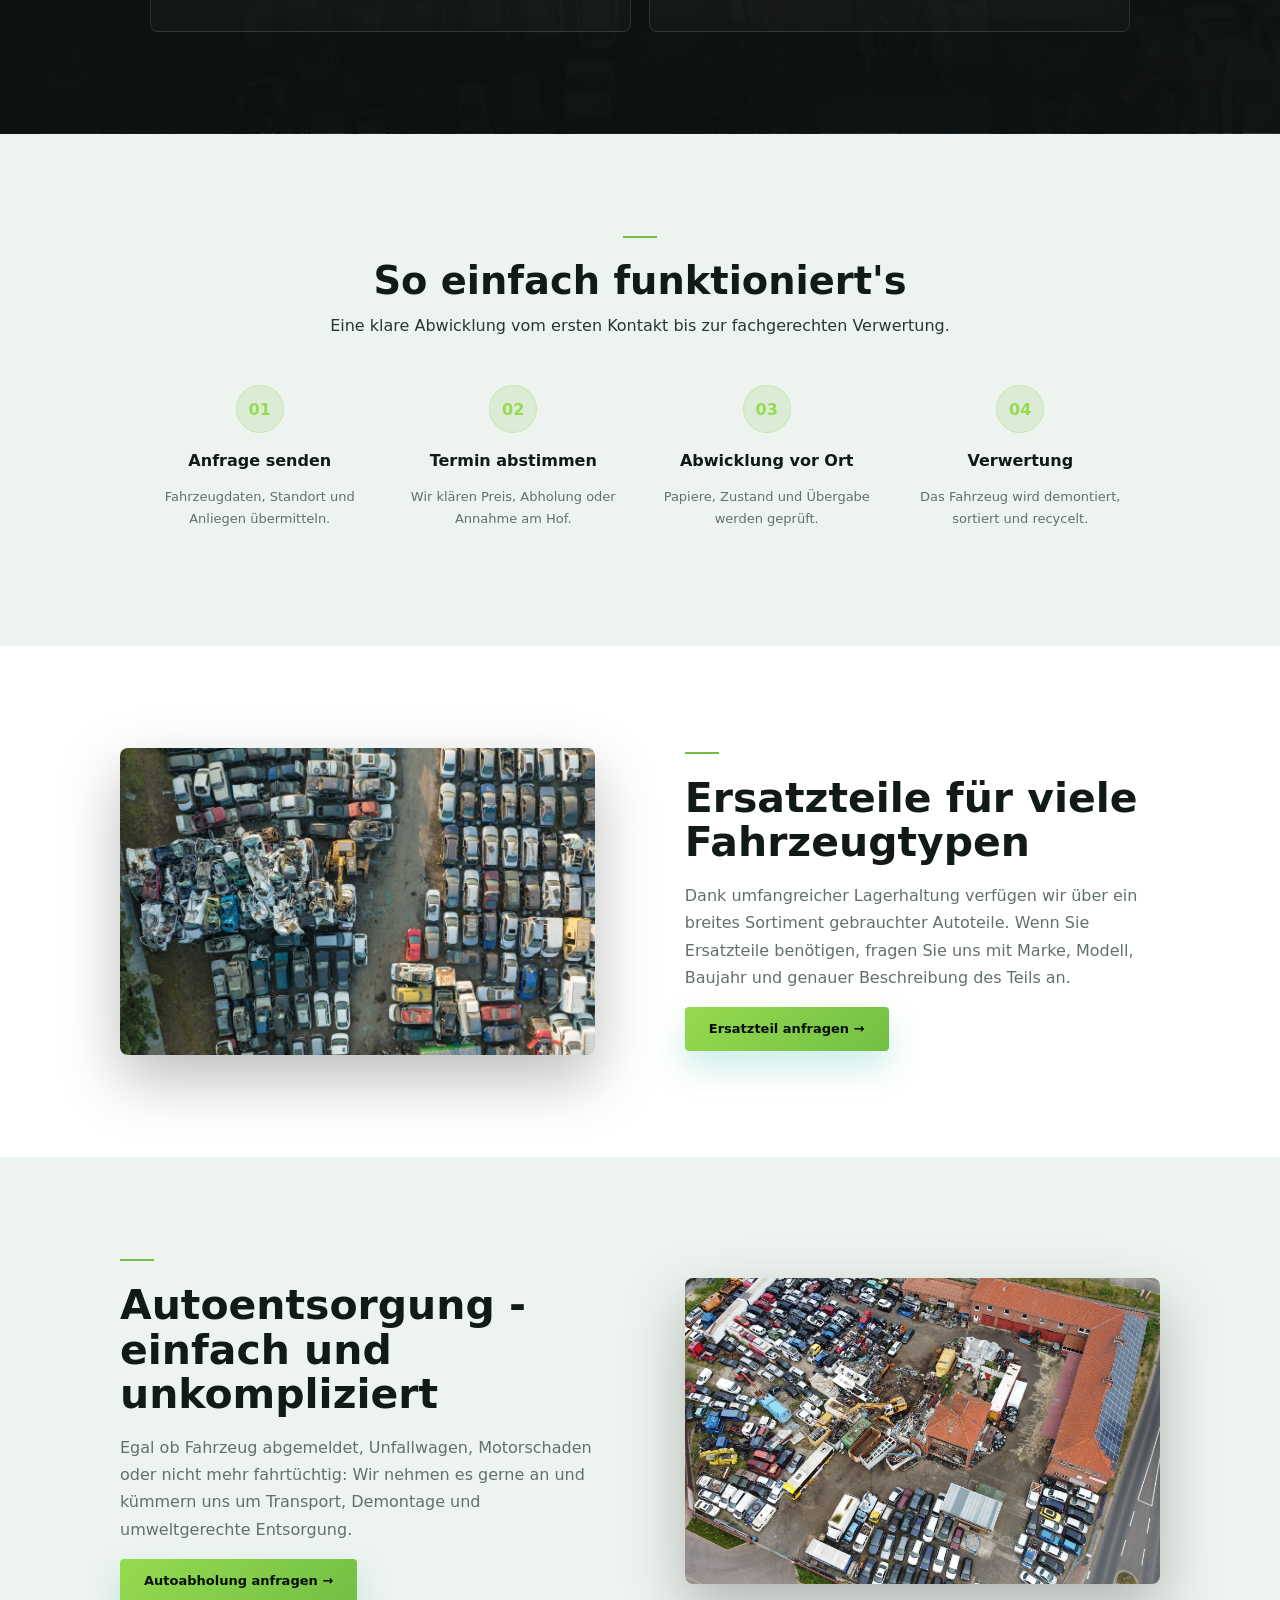
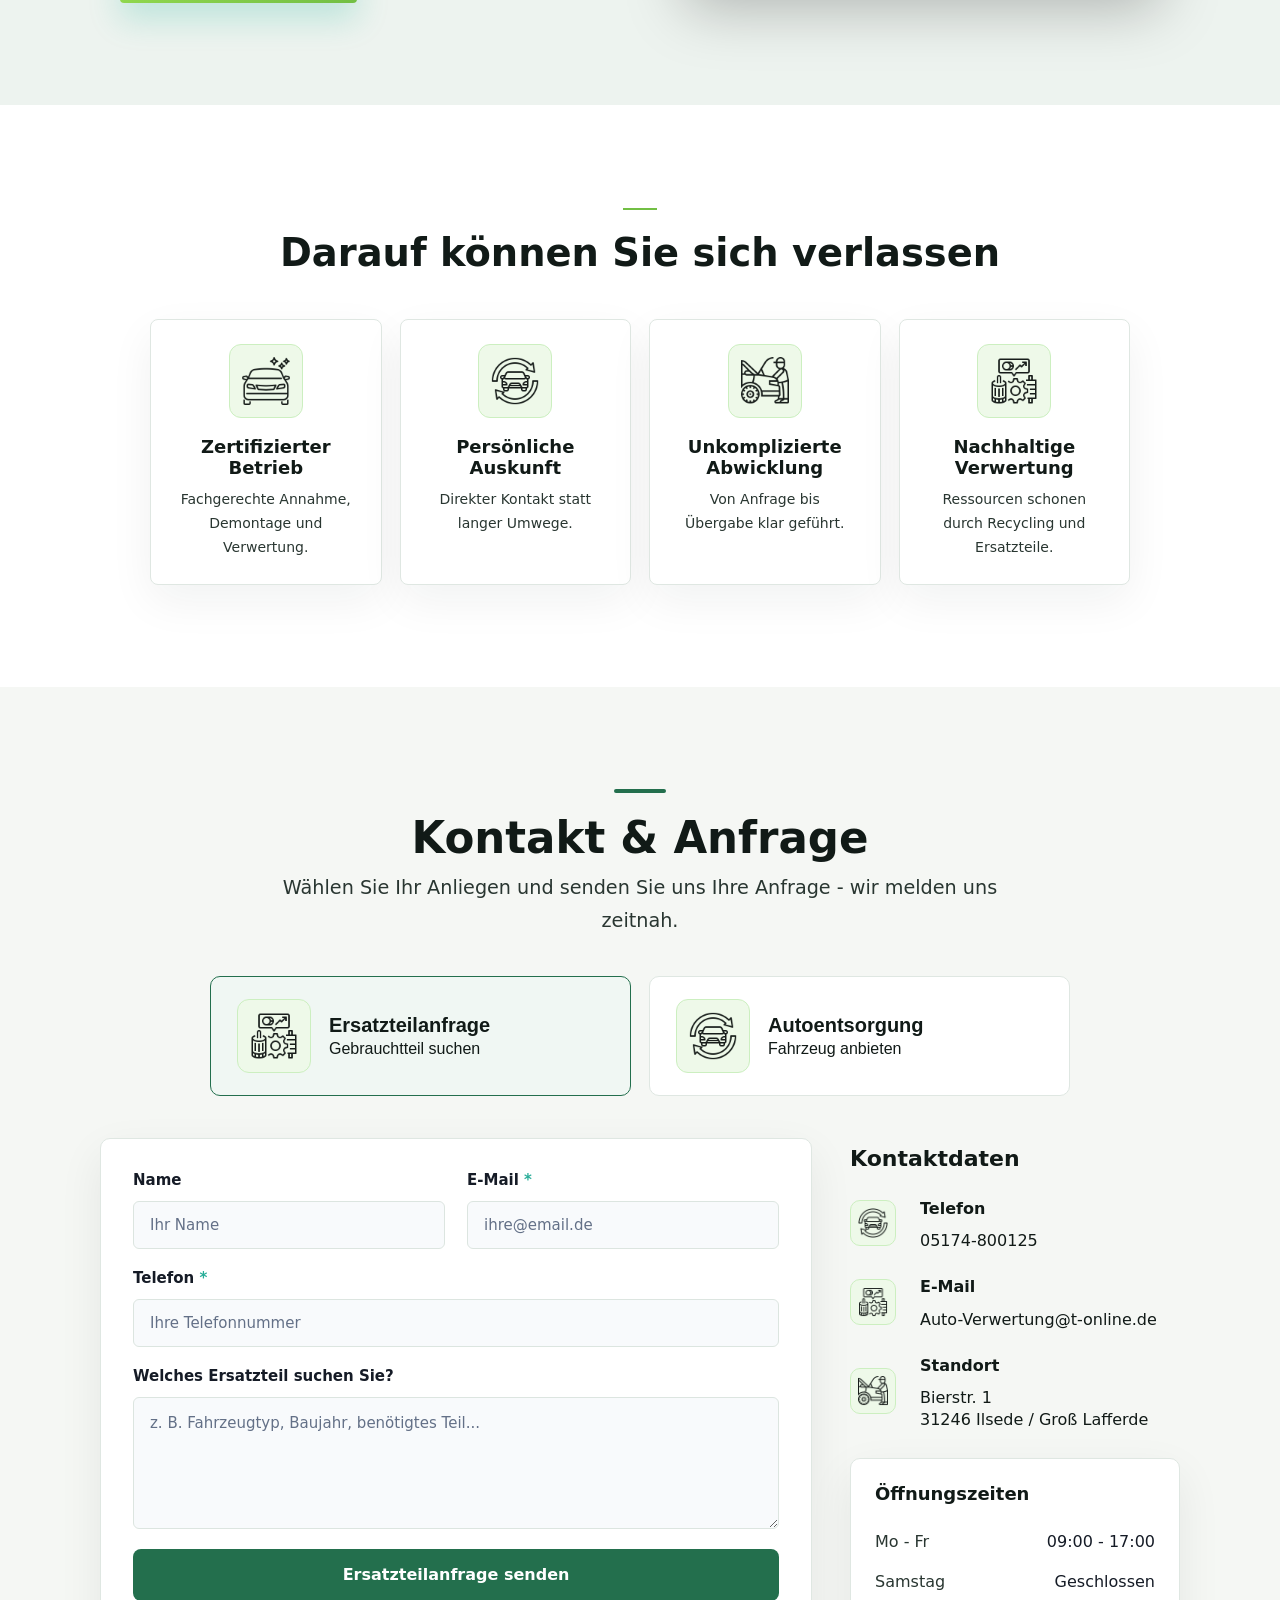
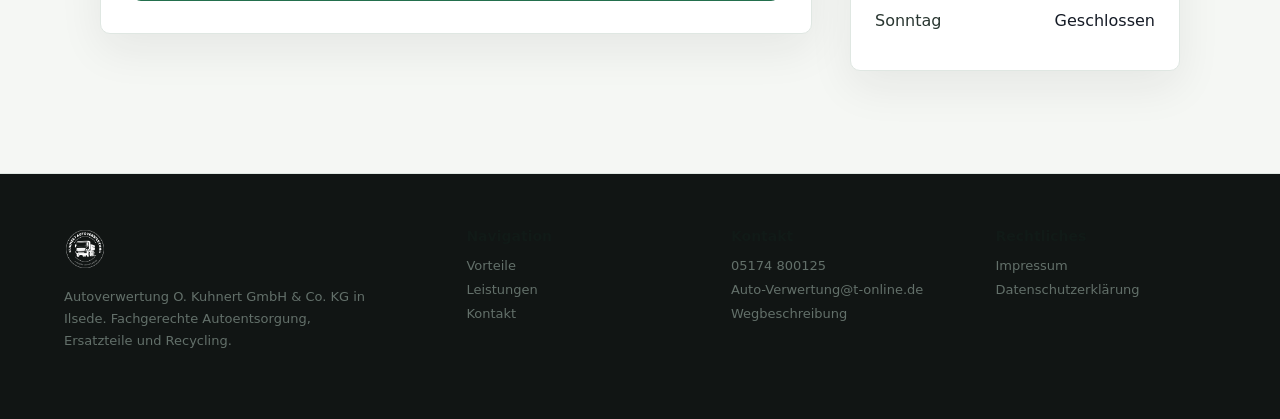
==== commit f05d1e74: "Match requested hero layout" ====
--- a/index.html
+++ b/index.html
@@ -14,24 +14,25 @@
         <span><b>Autoverwertung O. Kuhnert</b><small>GmbH & Co. KG</small></span>
       </a>
       <nav class="onepage-nav" aria-label="Hauptnavigation">
-        <a href="#vorteile">Vorteile</a>
+        <a href="#top">Start</a>
+        <a href="#leistungen">Leistungen</a>
+        <a href="#ersatzteile">Ersatzteile</a>
+        <a href="#ablauf">Autoentsorgung</a>
         <a href="#ueber-uns">Über uns</a>
-        <a href="#leistungen">Leistungen</a>
-        <a href="#ablauf">Ablauf</a>
         <a href="#kontakt">Kontakt</a>
       </nav>
-      <a class="onepage-header-button" href="#kontakt">Anfrage senden</a>
+      <a class="onepage-header-button" href="#kontakt">Jetzt Anfrage stellen</a>
     </header>
 
     <main id="top">
       <section class="onepage-hero">
         <div class="onepage-hero-content">
-          <span class="onepage-kicker">Autoverwertung · Recycling · Ersatzteile</span>
+          <span class="onepage-kicker">Zertifizierter Fachbetrieb</span>
           <h1>Zertifizierte Autoverwertung <span>mit schneller Abwicklung</span></h1>
           <p>Ihr zuverlässiger Partner für Autoentsorgung, Autoabholung, Ersatzteile und Schrottannahme in Ilsede.</p>
           <div class="onepage-hero-actions">
-            <a class="onepage-button" href="#kontakt">Kostenlos anfragen</a>
-            <a class="onepage-button secondary" href="tel:+495174800125">Jetzt anrufen</a>
+            <a class="onepage-button" href="#kontakt">Ersatzteil anfragen</a>
+            <a class="onepage-button secondary" href="#kontakt">Auto zur Entsorgung anbieten</a>
           </div>
           <div class="onepage-hero-facts">
             <div><i><img src="assets/icon-car-clean.png" alt="" /></i><p><b>Zertifizierter<br />Betrieb</b></p></div>
--- a/assets/styles.css
+++ b/assets/styles.css
@@ -2495,3 +2495,199 @@
     font-size: 19px;
   }
 }
+
+/* Requested hero layout: CTA and benefit cards inside the hero */
+.onepage-header {
+  background: rgba(255, 255, 255, 0.94);
+  box-shadow: 0 1px 0 rgba(17, 26, 23, 0.08);
+}
+
+.onepage-nav a {
+  color: #506075;
+}
+
+.onepage-logo span {
+  display: none;
+}
+
+.onepage-header .onepage-logo img {
+  width: 42px;
+  height: 42px;
+  filter: brightness(0) saturate(100%);
+}
+
+.onepage-header-button {
+  background: #28ad98;
+  color: #fff;
+}
+
+.onepage-hero {
+  display: grid;
+  min-height: 760px;
+  place-items: center;
+  padding: 98px 24px 96px;
+  background-image:
+    linear-gradient(180deg, rgba(247, 249, 248, 0.9), rgba(247, 249, 248, 0.76) 46%, rgba(247, 249, 248, 0.96) 100%),
+    url("yard-aerial.jpg");
+  background-position: center 42%;
+  background-size: cover;
+  color: var(--one-ink);
+}
+
+.onepage-hero-content {
+  width: min(980px, 100%);
+  max-width: 980px;
+  padding-top: 38px;
+  text-align: center;
+}
+
+.onepage-hero .onepage-kicker {
+  display: inline-flex;
+  align-items: center;
+  width: auto;
+  height: 30px;
+  margin-bottom: 22px;
+  padding: 0 18px;
+  border: 1px solid rgba(40, 173, 152, 0.26);
+  border-radius: 999px;
+  background: rgba(40, 173, 152, 0.12);
+  color: #28ad98;
+  font-size: 12px;
+  font-weight: 750;
+  letter-spacing: 0.06em;
+  text-transform: uppercase;
+}
+
+.onepage-hero h1 {
+  max-width: 920px;
+  color: var(--one-ink);
+  font-size: clamp(48px, 6vw, 78px);
+  line-height: 0.96;
+  text-shadow: none;
+}
+
+.onepage-hero h1 span {
+  color: #28ad98;
+}
+
+.onepage-hero p {
+  max-width: 720px;
+  color: #506075;
+  font-size: clamp(17px, 1.7vw, 22px);
+  opacity: 1;
+}
+
+.onepage-hero-actions {
+  display: flex;
+  justify-content: center;
+  gap: 18px;
+  margin-top: 28px;
+}
+
+.onepage-hero-actions .onepage-button {
+  width: auto;
+  min-width: 190px;
+  min-height: 54px;
+  padding: 0 30px;
+  border: 1px solid transparent;
+  border-radius: 7px;
+  background: #28ad98;
+  color: #fff;
+  box-shadow: 0 12px 26px rgba(40, 173, 152, 0.2);
+}
+
+.onepage-hero-actions .onepage-button.secondary {
+  min-width: 260px;
+  background: rgba(255, 255, 255, 0.9);
+  border-color: #dfe7e2;
+  color: var(--one-ink);
+  box-shadow: 0 12px 26px rgba(17, 26, 23, 0.08);
+}
+
+.onepage-hero-facts {
+  display: grid;
+  grid-template-columns: repeat(4, minmax(0, 1fr));
+  width: min(880px, 100%);
+  max-width: 880px;
+  margin: 44px auto 0;
+  padding: 0;
+  gap: 14px;
+  background: none;
+}
+
+.onepage-hero-facts div {
+  min-height: 66px;
+  padding: 13px 16px;
+  grid-template-columns: 30px 1fr;
+  gap: 12px;
+  border: 1px solid #dfe7e2;
+  border-radius: 7px;
+  background: rgba(255, 255, 255, 0.92);
+  box-shadow: 0 12px 30px rgba(17, 26, 23, 0.08);
+}
+
+.onepage-hero-facts i {
+  width: 28px;
+  height: 28px;
+  border: 0;
+  background: transparent;
+}
+
+.onepage-hero-facts i img {
+  width: 24px;
+  height: 24px;
+  filter: brightness(0) saturate(100%) invert(50%) sepia(62%) saturate(596%) hue-rotate(125deg) brightness(93%) contrast(91%);
+}
+
+.onepage-hero-facts b {
+  color: var(--one-ink);
+  font-size: 16px;
+  font-weight: 650;
+  line-height: 1.22;
+}
+
+#vorteile {
+  padding-top: 96px;
+}
+
+@media (max-width: 980px) {
+  .onepage-hero-facts {
+    grid-template-columns: repeat(2, minmax(0, 1fr));
+    width: min(620px, 100%);
+  }
+}
+
+@media (max-width: 640px) {
+  .onepage-header {
+    background: rgba(255, 255, 255, 0.96);
+  }
+
+  .onepage-hero {
+    min-height: 760px;
+    padding: 86px 18px 56px;
+  }
+
+  .onepage-hero-content {
+    padding-top: 20px;
+  }
+
+  .onepage-hero h1 {
+    font-size: 42px;
+  }
+
+  .onepage-hero-actions {
+    display: grid;
+  }
+
+  .onepage-hero-actions .onepage-button,
+  .onepage-hero-actions .onepage-button.secondary {
+    min-width: 0;
+    width: 100%;
+  }
+
+  .onepage-hero-facts {
+    grid-template-columns: 1fr;
+    width: 100%;
+    margin-top: 28px;
+  }
+}
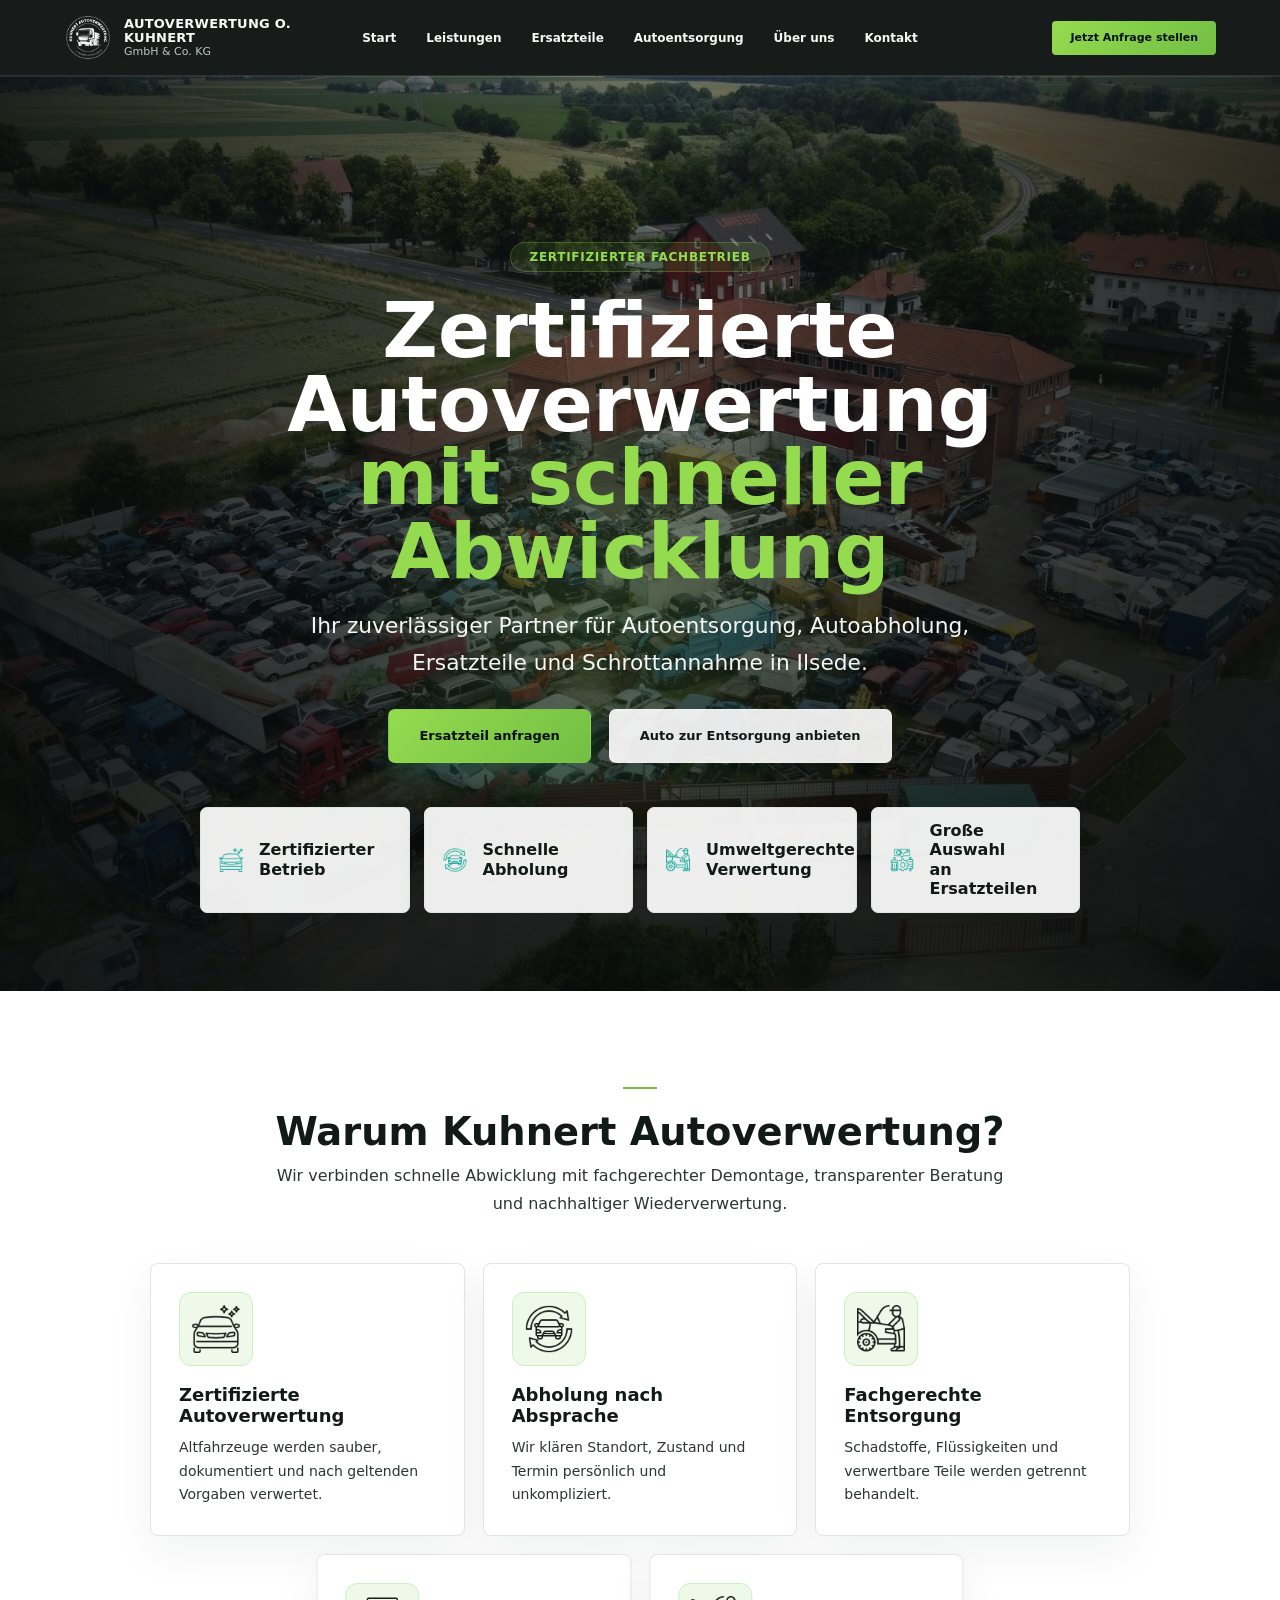
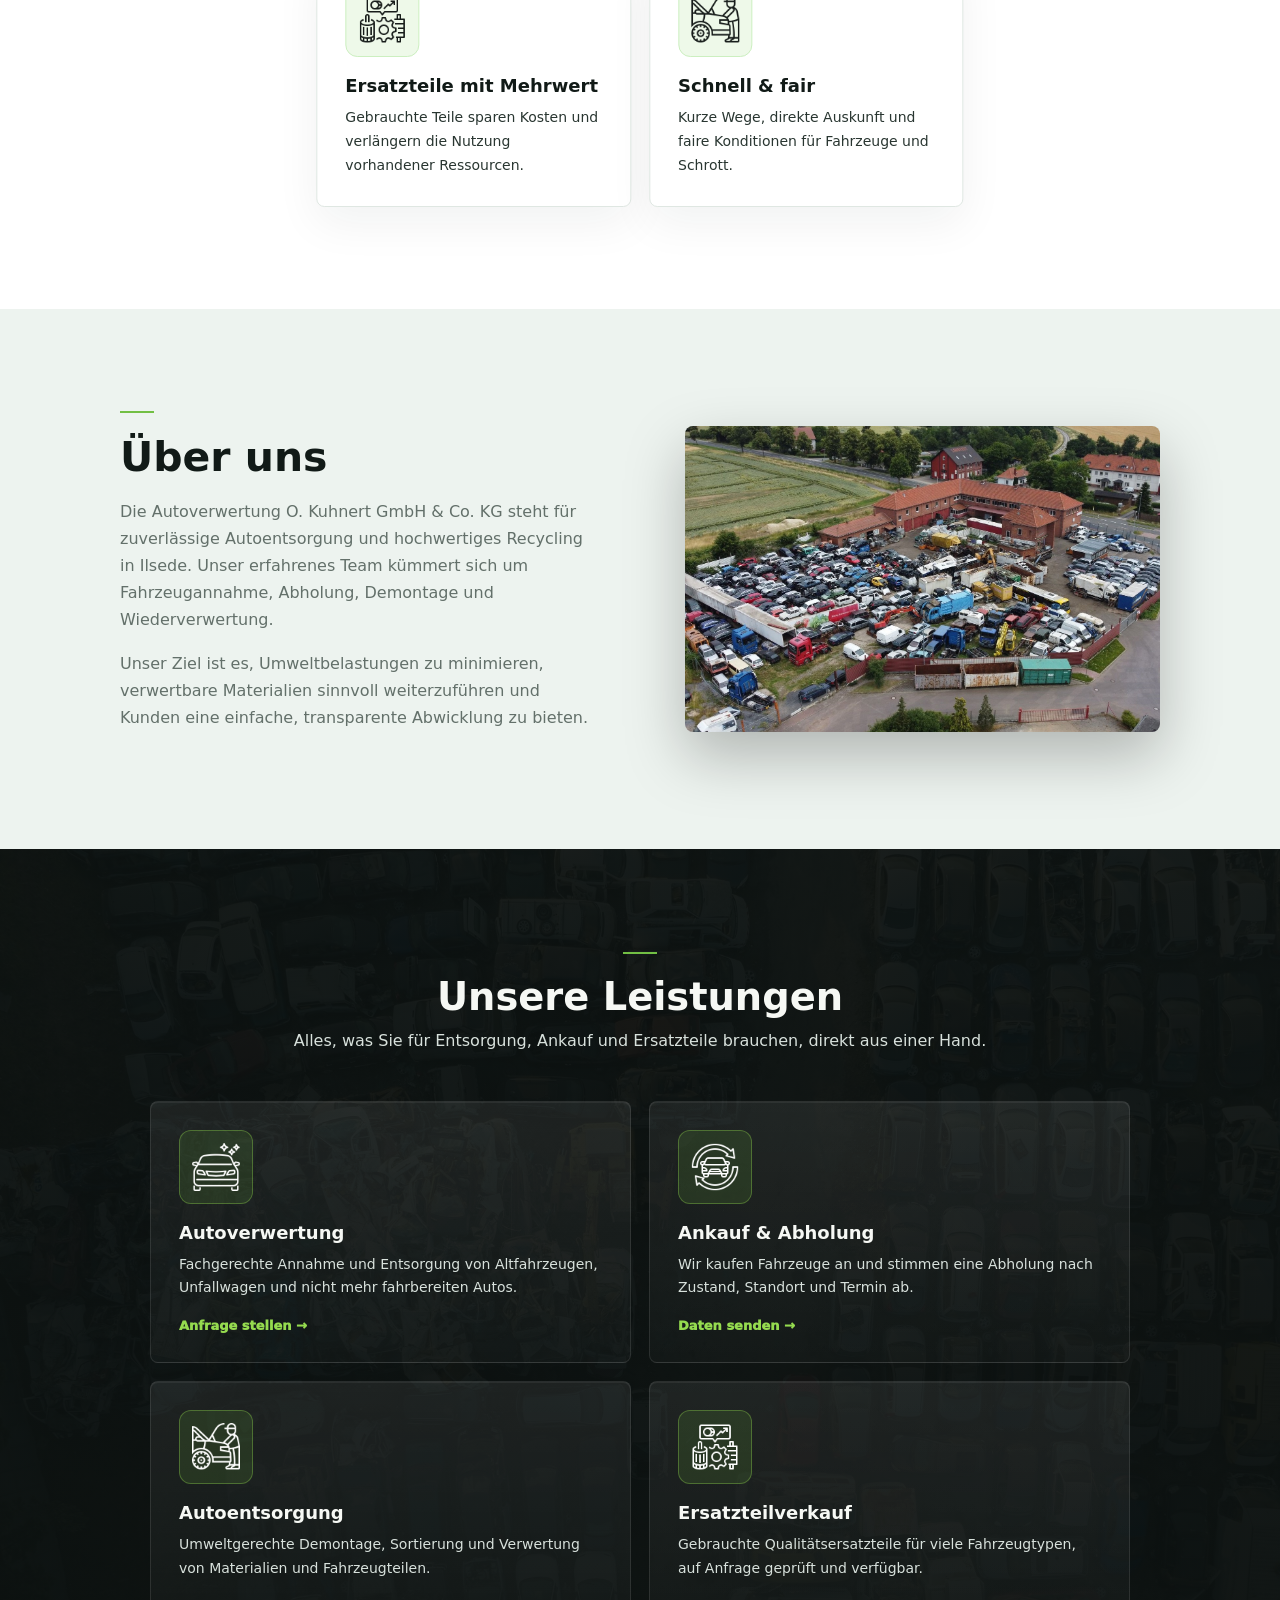
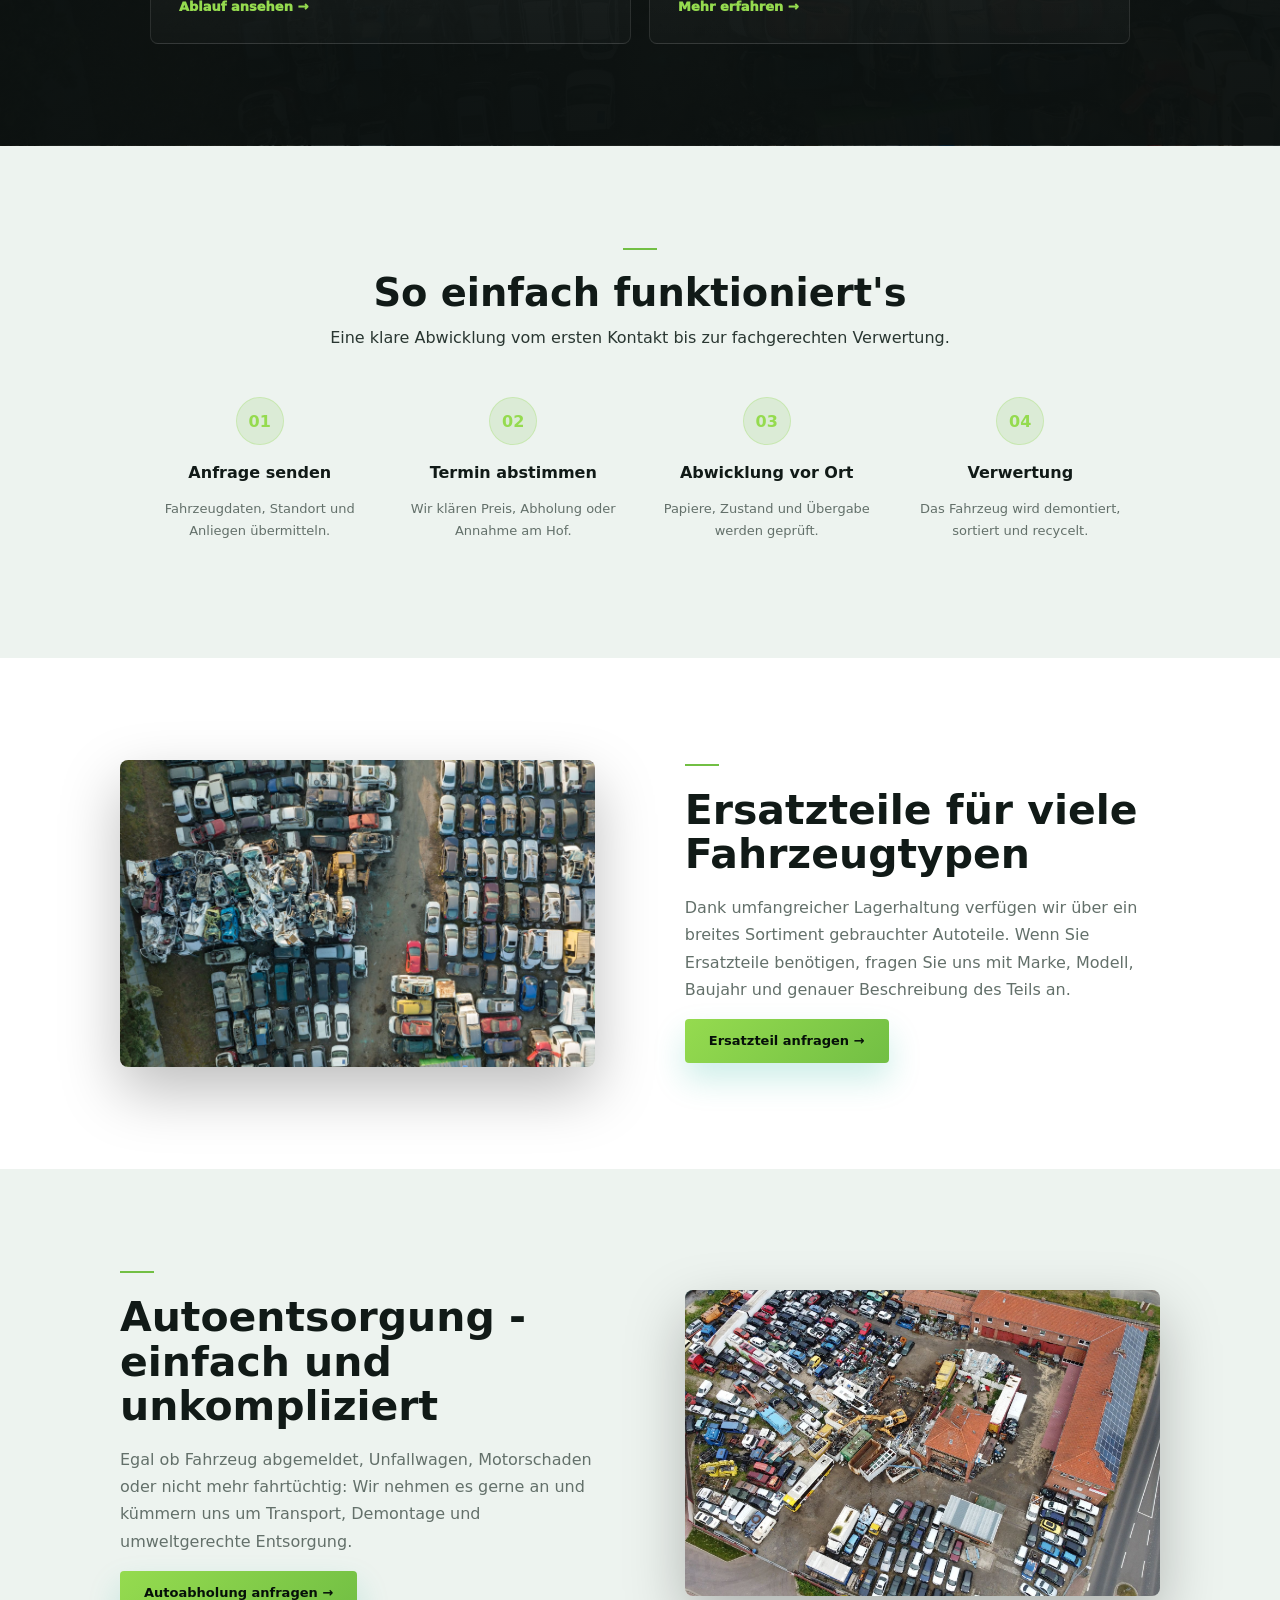
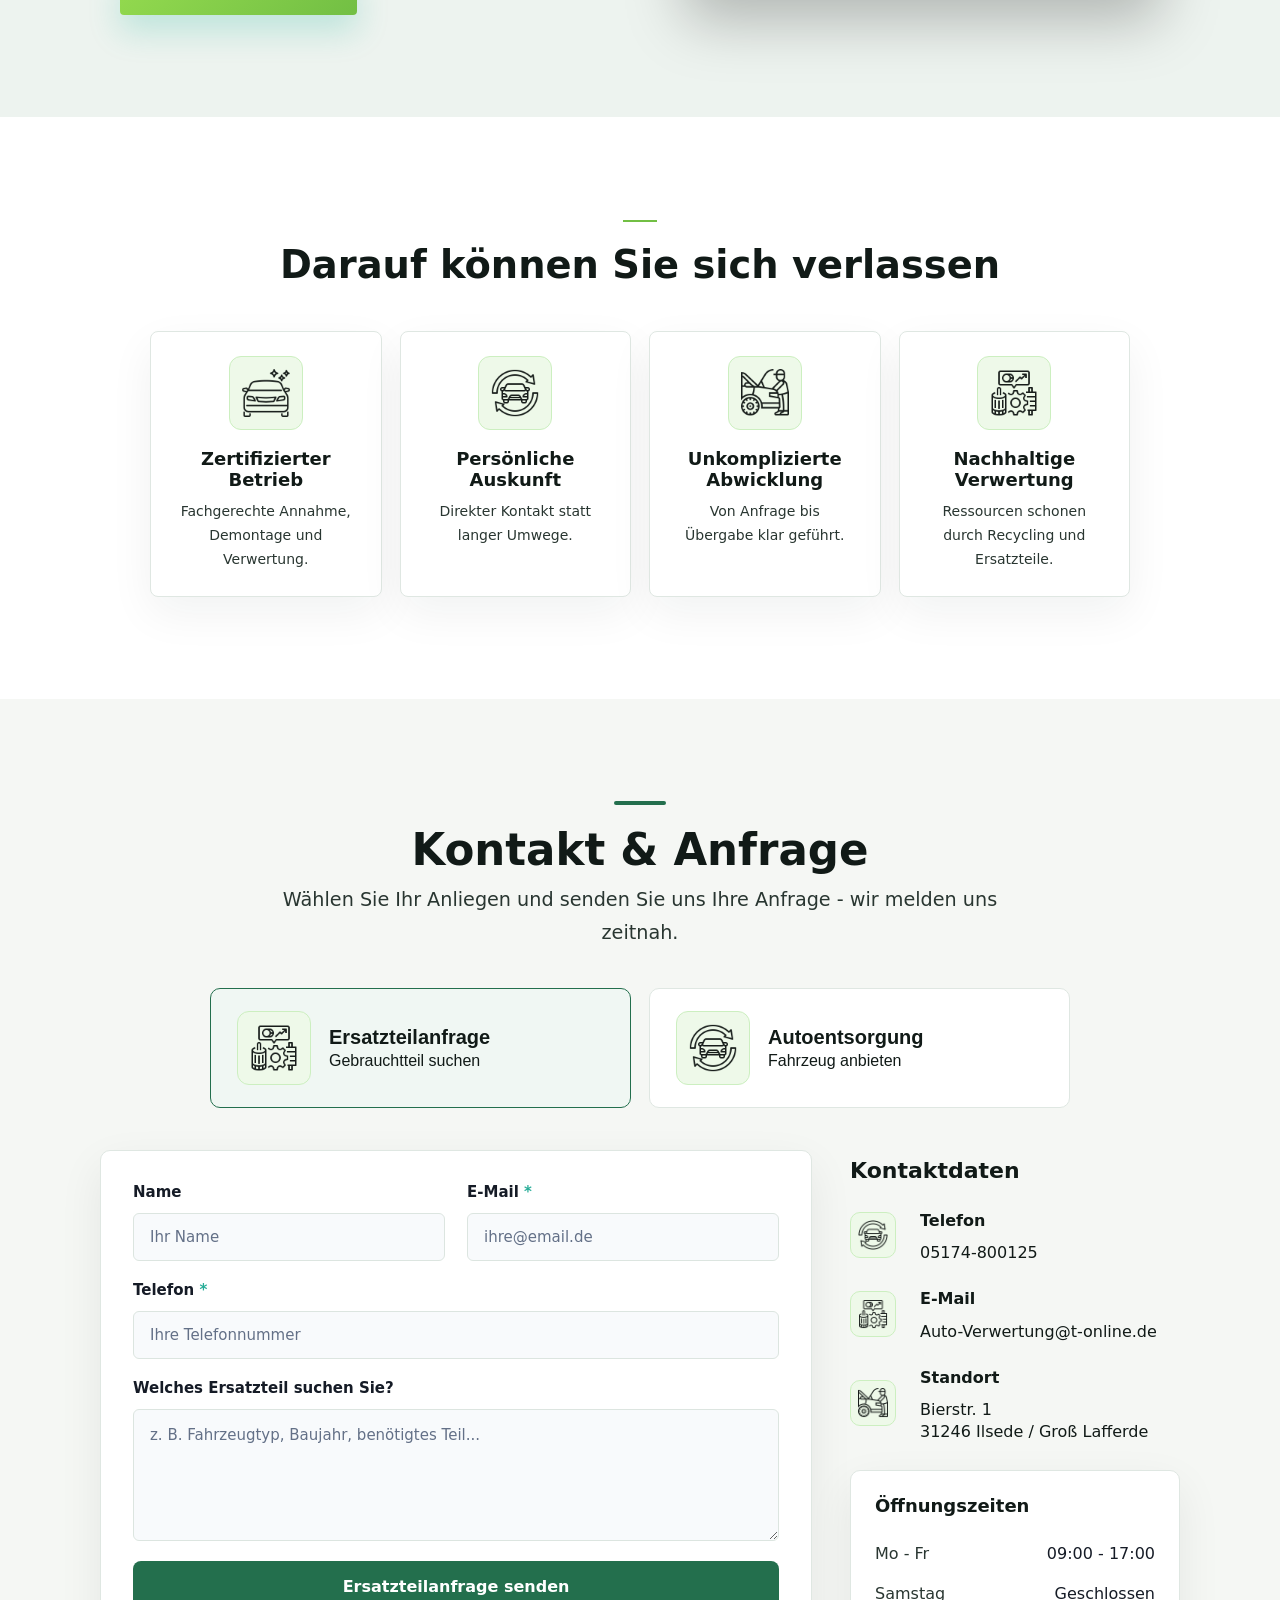
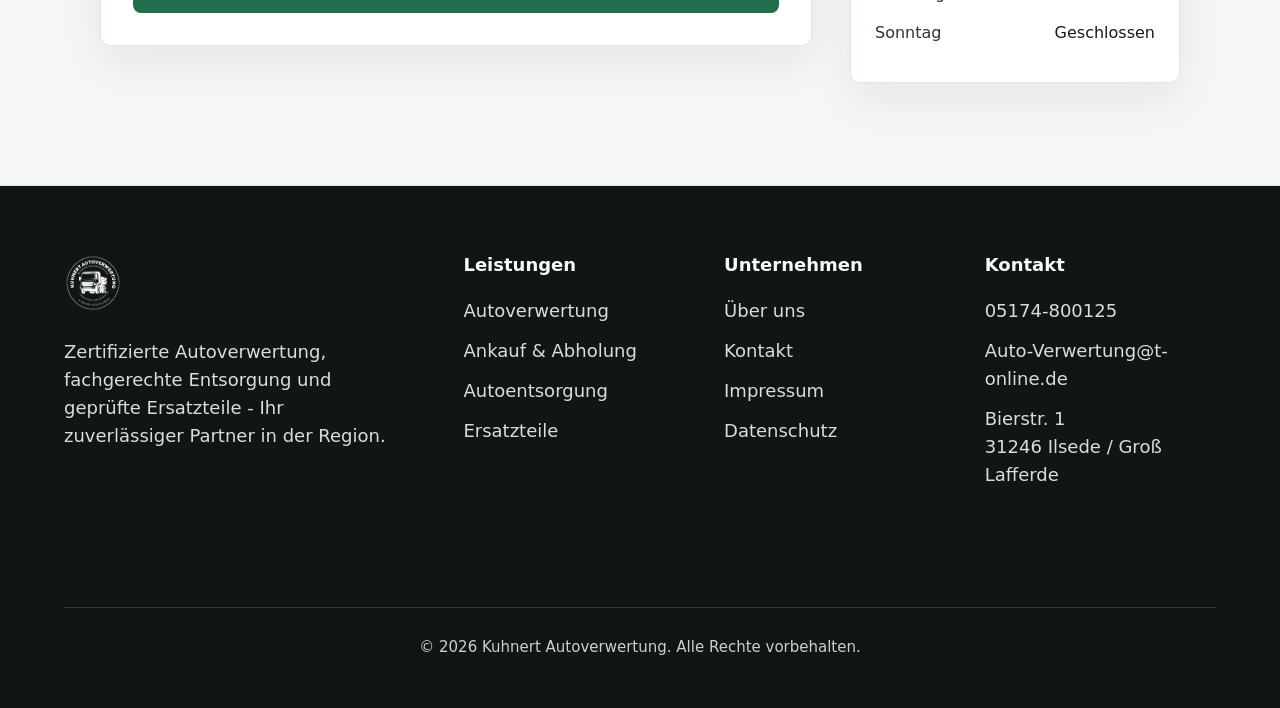
==== commit 9c0100c6: "Update footer content and readability" ====
--- a/index.html
+++ b/index.html
@@ -150,7 +150,7 @@
         </div>
       </section>
 
-      <section class="onepage-section onepage-band">
+      <section id="autoentsorgung" class="onepage-section onepage-band">
         <div class="onepage-split">
           <div>
             <span class="onepage-line"></span>
@@ -230,27 +230,31 @@
     </main>
 
     <footer class="onepage-footer">
+      <div class="footer-brand">
+        <img src="assets/logo.png" alt="Kuhnert Autoverwertung Logo" />
+        <p>Zertifizierte Autoverwertung, fachgerechte Entsorgung und geprüfte Ersatzteile - Ihr zuverlässiger Partner in der Region.</p>
+      </div>
       <div>
-        <img src="assets/logo.png" alt="Kuhnert Autoverwertung Logo" />
-        <p>Autoverwertung O. Kuhnert GmbH & Co. KG in Ilsede. Fachgerechte Autoentsorgung, Ersatzteile und Recycling.</p>
+        <h3>Leistungen</h3>
+        <a href="#leistungen">Autoverwertung</a>
+        <a href="#kontakt">Ankauf &amp; Abholung</a>
+        <a href="#autoentsorgung">Autoentsorgung</a>
+        <a href="#ersatzteile">Ersatzteile</a>
       </div>
       <div>
-        <h3>Navigation</h3>
-        <a href="#vorteile">Vorteile</a>
-        <a href="#leistungen">Leistungen</a>
+        <h3>Unternehmen</h3>
+        <a href="#ueber-uns">Über uns</a>
         <a href="#kontakt">Kontakt</a>
+        <a href="impressum.html">Impressum</a>
+        <a href="datenschutz.html">Datenschutz</a>
       </div>
       <div>
         <h3>Kontakt</h3>
-        <a href="tel:+495174800125">05174 800125</a>
+        <a href="tel:+495174800125">05174-800125</a>
         <a href="mailto:Auto-Verwertung@t-online.de">Auto-Verwertung@t-online.de</a>
-        <a href="https://www.google.com/maps/search/?api=1&query=Bierstra%C3%9Fe%201%2031246%20Ilsede">Wegbeschreibung</a>
-      </div>
-      <div>
-        <h3>Rechtliches</h3>
-        <a href="impressum.html">Impressum</a>
-        <a href="datenschutz.html">Datenschutzerklärung</a>
-      </div>
+        <a href="https://www.google.com/maps/search/?api=1&query=Bierstr.%201%2031246%20Ilsede%20Gro%C3%9F%20Lafferde">Bierstr. 1<br />31246 Ilsede / Groß Lafferde</a>
+      </div>
+      <p class="footer-copy">© 2026 Kuhnert Autoverwertung. Alle Rechte vorbehalten.</p>
     </footer>
     <script src="assets/mailto.js"></script>
     <script src="assets/contact-toggle.js"></script>
--- a/assets/styles.css
+++ b/assets/styles.css
@@ -2691,3 +2691,174 @@
     margin-top: 28px;
   }
 }
+
+/* Restore the original dark hero; keep only the corrected buttons and icon cards */
+.onepage-header {
+  background: rgba(9, 14, 13, 0.94);
+  box-shadow: 0 1px 0 rgba(255, 255, 255, 0.08);
+}
+
+.onepage-nav a {
+  color: #f6f8f4;
+}
+
+.onepage-logo span {
+  display: grid;
+  color: #f7fbf6;
+}
+
+.onepage-logo small {
+  color: #b9c7c0;
+}
+
+.onepage-header .onepage-logo img {
+  width: 48px;
+  height: 48px;
+  filter: none;
+}
+
+.onepage-header-button {
+  background: linear-gradient(135deg, #95db4f, #72bf44);
+  color: #061009;
+}
+
+.onepage-hero {
+  min-height: 760px;
+  padding: 110px 24px 96px;
+  background-image:
+    radial-gradient(circle at 48% 58%, rgba(114, 191, 68, 0.18), transparent 34%),
+    linear-gradient(180deg, rgba(7, 11, 10, 0.24), rgba(7, 11, 10, 0.78) 100%),
+    linear-gradient(90deg, rgba(7, 11, 10, 0.78), rgba(7, 11, 10, 0.16), rgba(7, 11, 10, 0.72)),
+    url("yard-aerial.jpg");
+  background-position: center top;
+  background-size: cover;
+  color: #fff;
+}
+
+.onepage-hero-content {
+  padding-top: 38px;
+}
+
+.onepage-hero .onepage-kicker {
+  border-color: rgba(149, 219, 79, 0.24);
+  background: rgba(149, 219, 79, 0.1);
+  color: #95db4f;
+}
+
+.onepage-hero h1 {
+  color: #fff;
+}
+
+.onepage-hero h1 span {
+  color: #95db4f;
+}
+
+.onepage-hero p {
+  color: #f3f7f4;
+}
+
+.onepage-hero-actions .onepage-button {
+  background: linear-gradient(135deg, #95db4f, #72bf44);
+  color: #061009;
+}
+
+.onepage-hero-actions .onepage-button.secondary {
+  background: rgba(255, 255, 255, 0.9);
+  border-color: rgba(255, 255, 255, 0.32);
+  color: #111a17;
+}
+
+.onepage-hero-facts div {
+  background: rgba(255, 255, 255, 0.92);
+}
+
+@media (max-width: 640px) {
+  .onepage-header {
+    background: rgba(9, 14, 13, 0.94);
+  }
+
+  .onepage-logo b,
+  .onepage-logo small {
+    display: none;
+  }
+
+  .onepage-header .onepage-logo img {
+    width: 42px;
+    height: 42px;
+  }
+
+  .onepage-hero {
+    min-height: 760px;
+    padding: 86px 18px 56px;
+  }
+}
+
+/* Footer content and readability refinements */
+.onepage-footer {
+  grid-template-columns: 1.45fr 0.85fr 0.85fr 1fr;
+  gap: clamp(32px, 5vw, 76px);
+  padding: 68px clamp(22px, 5vw, 96px) 34px;
+  background: #111514;
+  color: #f5f8f6;
+}
+
+.onepage-footer .footer-brand img {
+  width: 58px;
+  margin-bottom: 26px;
+}
+
+.onepage-footer h3 {
+  color: #f7faf8;
+  font-size: 18px;
+  font-weight: 650;
+  margin-bottom: 22px;
+}
+
+.onepage-footer p,
+.onepage-footer a {
+  color: #d6e0db;
+  font-size: 18px;
+  line-height: 1.55;
+}
+
+.onepage-footer a {
+  margin-bottom: 12px;
+  text-decoration: none;
+}
+
+.onepage-footer a:hover {
+  color: #95db4f;
+}
+
+.onepage-footer .footer-brand p {
+  max-width: 390px;
+}
+
+.onepage-footer .footer-copy {
+  grid-column: 1 / -1;
+  max-width: none;
+  margin-top: 42px;
+  padding-top: 28px;
+  border-top: 1px solid rgba(214, 224, 219, 0.18);
+  color: #c7d3cd;
+  text-align: center;
+  font-size: 15px;
+}
+
+@media (max-width: 980px) {
+  .onepage-footer {
+    grid-template-columns: repeat(2, minmax(0, 1fr));
+  }
+}
+
+@media (max-width: 640px) {
+  .onepage-footer {
+    grid-template-columns: 1fr;
+    gap: 30px;
+  }
+
+  .onepage-footer p,
+  .onepage-footer a {
+    font-size: 16px;
+  }
+}
